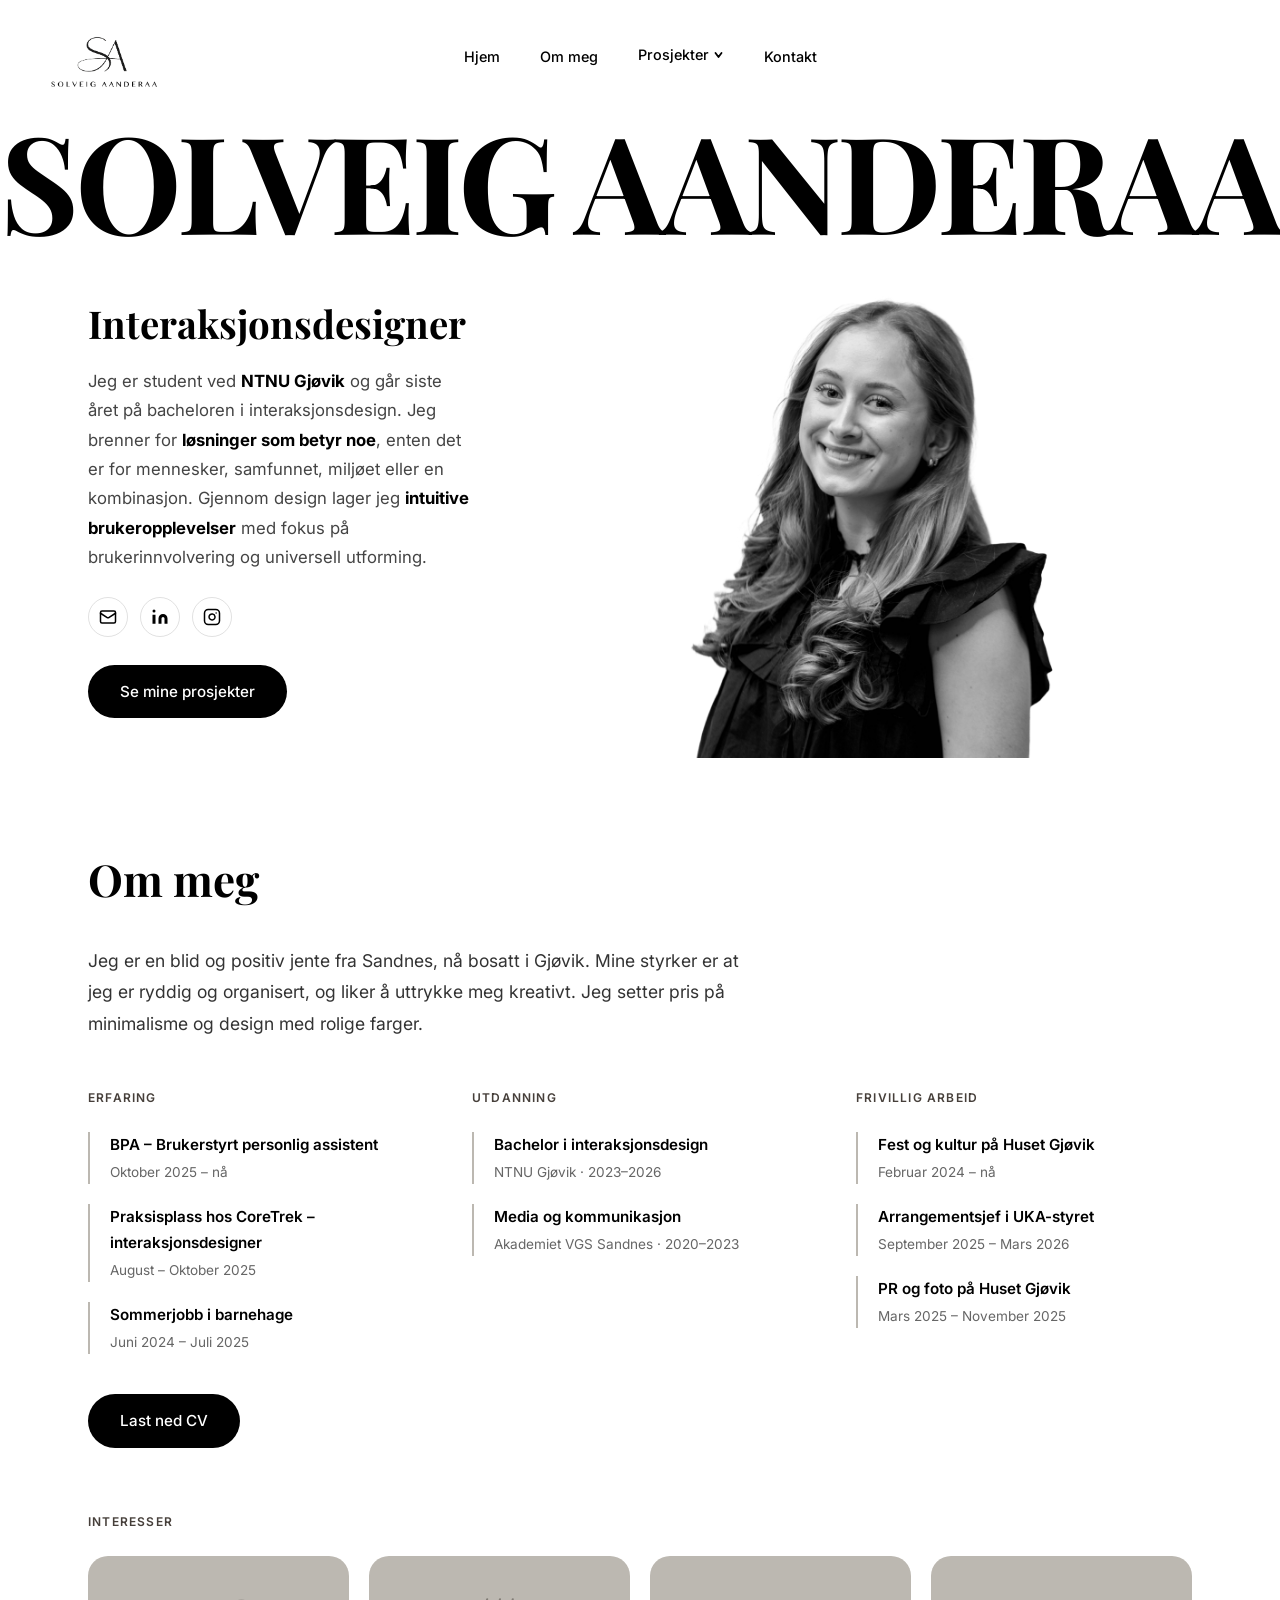
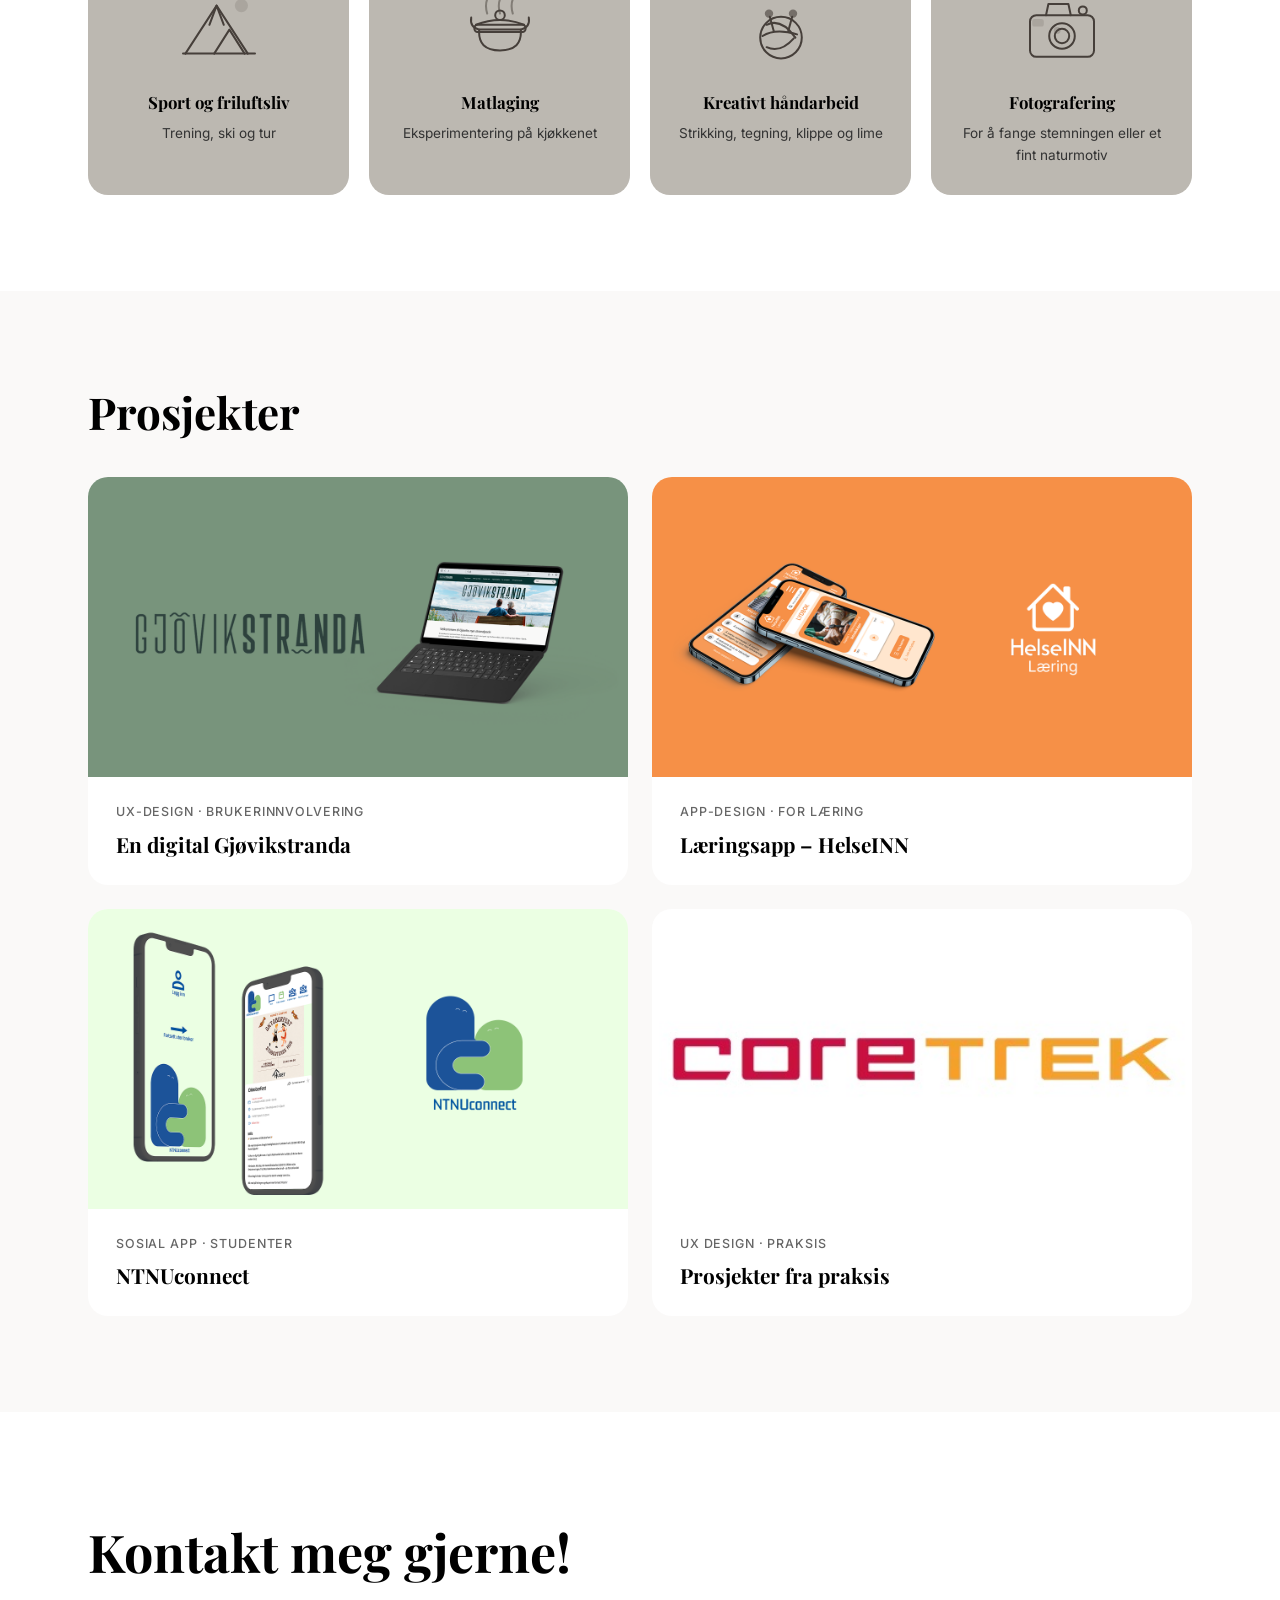
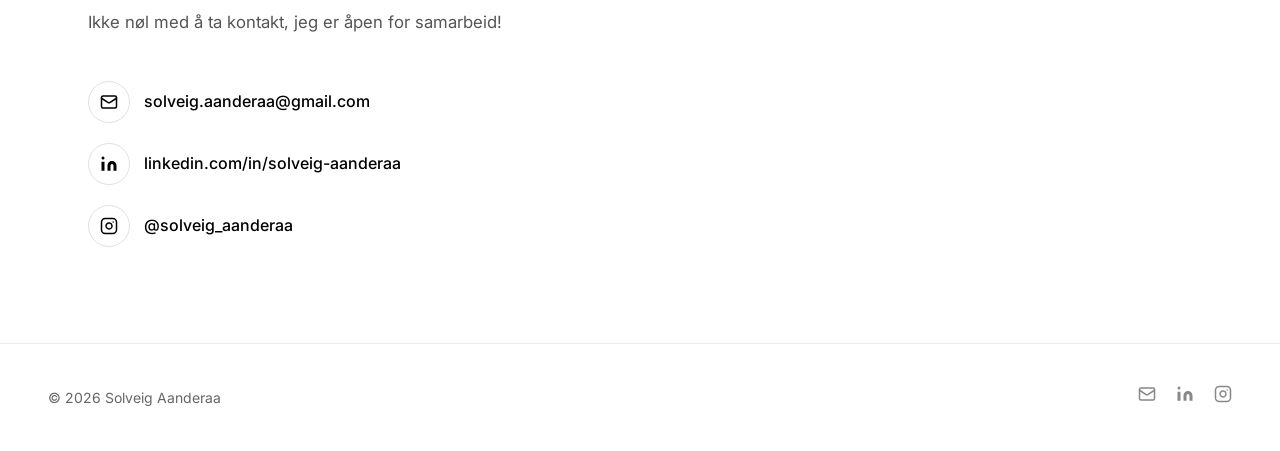
==== index.html @ 306683b2 "Legg til lysboks for interessekort, fremhev hero-tekst og oppdater NTNUconnect-bilde" ====
<!DOCTYPE html>
<html lang="no">
<head>
  <meta charset="UTF-8">
  <meta name="viewport" content="width=device-width, initial-scale=1.0">
  <link rel="icon" type="image/svg+xml" href="favicon.svg">
  <title>Solveig Aanderaa – Interaksjonsdesigner</title>
  <link rel="preconnect" href="https://fonts.googleapis.com">
  <link rel="preconnect" href="https://fonts.gstatic.com" crossorigin>
  <link href="https://fonts.googleapis.com/css2?family=Inter:wght@400;500;600&family=Playfair+Display:ital,wght@0,400;0,700;1,400&display=swap" rel="stylesheet">
  <link rel="stylesheet" href="style.css">
</head>
<body>

  <!-- NAVBAR -->
  <nav class="navbar" id="navbar">
    <a href="#hjem" class="navbar__logo">
      <img src="images/logo.png" alt="Solveig Aanderaa">
    </a>
    <ul class="navbar__nav" role="list">
      <li><a href="#hjem">Hjem</a></li>
      <li><a href="#om">Om meg</a></li>
      <li class="nav-item--sub">
        <a href="#prosjekter">
          Prosjekter
          <span class="nav-chevron" aria-hidden="true">
            <svg width="10" height="10" viewBox="0 0 10 10" fill="none" stroke="currentColor" stroke-width="1.8" stroke-linecap="round" stroke-linejoin="round"><polyline points="2 3 5 7 8 3"/></svg>
          </span>
        </a>
        <div class="nav-sub">
          <div class="nav-sub__inner">
            <a href="gjovikstranda.html">En digital Gjøvikstranda</a>
            <a href="helseinn.html">Læringsapp – HelseINN</a>
            <a href="ntnusammen.html">NTNUconnect</a>
            <a href="praksis.html">Prosjekter fra praksis</a>
          </div>
        </div>
      </li>
      <li><a href="#kontakt">Kontakt</a></li>
    </ul>
    <button class="navbar__hamburger" id="hamburger" aria-label="Åpne meny" aria-expanded="false">
      <span></span><span></span><span></span>
    </button>
    <div class="navbar__dropdown" id="dropdown">
      <a href="#hjem">Hjem</a>
      <a href="#om">Om meg</a>
      <a href="#prosjekter">Prosjekter</a>
      <a href="#kontakt">Kontakt</a>
    </div>
  </nav>

  <!-- HERO -->
  <section id="hjem" class="hero">
    <div class="hero__name-container">
      <span class="hero__name">SOLVEIG AANDERAA</span>
    </div>
    <div class="hero__content">
      <div class="hero__text">
        <p class="hero__subtitle">Interaksjonsdesigner</p>
        <p class="hero__ingress">
          Jeg er student ved <strong class="hero-highlight">NTNU Gjøvik</strong> og går siste året på bacheloren i interaksjonsdesign.  
          Jeg brenner for <strong class="hero-highlight">løsninger som betyr noe</strong>, enten det er for mennesker, samfunnet, miljøet eller en kombinasjon.
          Gjennom design lager jeg <strong class="hero-highlight">intuitive brukeropplevelser</strong> med fokus på brukerinnvolvering og universell utforming.
        </p>
        <div class="hero__social">
          <a href="mailto:solveig.aanderaa@gmail.com" aria-label="E-post">
            <svg width="18" height="18" viewBox="0 0 24 24" fill="none" stroke="currentColor" stroke-width="2" stroke-linecap="round" stroke-linejoin="round" aria-hidden="true"><rect x="2" y="4" width="20" height="16" rx="2"/><path d="m22 7-8.97 5.7a1.94 1.94 0 0 1-2.06 0L2 7"/></svg>
          </a>
          <a href="https://linkedin.com/in/solveig-aanderaa" target="_blank" rel="noopener" aria-label="LinkedIn">
            <svg width="18" height="18" viewBox="0 0 24 24" fill="currentColor" aria-hidden="true"><path d="M16 8a6 6 0 0 1 6 6v7h-4v-7a2 2 0 0 0-2-2 2 2 0 0 0-2 2v7h-4v-7a6 6 0 0 1 6-6z"/><rect x="2" y="9" width="4" height="12"/><circle cx="4" cy="4" r="2"/></svg>
          </a>
          <a href="https://www.instagram.com/solveig_aanderaa/" target="_blank" rel="noopener" aria-label="Instagram">
            <svg width="18" height="18" viewBox="0 0 24 24" fill="none" stroke="currentColor" stroke-width="2" stroke-linecap="round" stroke-linejoin="round" aria-hidden="true"><rect x="2" y="2" width="20" height="20" rx="5" ry="5"/><path d="M16 11.37A4 4 0 1 1 12.63 8 4 4 0 0 1 16 11.37z"/><line x1="17.5" y1="6.5" x2="17.51" y2="6.5"/></svg>
          </a>
        </div>
        <a href="#prosjekter" class="btn btn--dark">Se mine prosjekter</a>
      </div>
      <div class="hero__image">
        <img src="images/solveig-aanderaa.png" alt="Solveig Aanderaa">
      </div>
    </div>
  </section>

  <!-- OM MEG -->
  <section id="om">
    <div class="section-wrap">
      <h2 class="section-title fade-in">Om meg</h2>
      <p class="about__intro fade-in">
        Jeg er en blid og positiv jente fra Sandnes, nå bosatt i Gjøvik. Mine styrker er at jeg er ryddig og organisert, og liker å uttrykke meg kreativt.
        Jeg setter pris  på minimalisme og design med rolige farger.
      </p>
      <div class="about__columns fade-in">
        <div class="about__col">
          <p class="about__col-title">Erfaring</p>
          <ul class="experience-list">
            <li class="experience-item">
              <p class="experience-item__title">BPA – Brukerstyrt personlig assistent</p>
              <p class="experience-item__date">Oktober 2025 – nå</p>
            </li>
            <li class="experience-item">
              <p class="experience-item__title">Praksisplass hos CoreTrek – interaksjonsdesigner</p>
              <p class="experience-item__date">August – Oktober 2025</p>
            </li>
            <li class="experience-item">
              <p class="experience-item__title">Sommerjobb i barnehage</p>
              <p class="experience-item__date">Juni 2024 – Juli 2025</p>
            </li>
          </ul>
        </div>
        <div class="about__col">
          <p class="about__col-title">Utdanning</p>
          <ul class="experience-list">
            <li class="experience-item">
              <p class="experience-item__title">Bachelor i interaksjonsdesign</p>
              <p class="experience-item__date">NTNU Gjøvik · 2023–2026</p>
            </li>
            <li class="experience-item">
              <p class="experience-item__title">Media og kommunikasjon</p>
              <p class="experience-item__date">Akademiet VGS Sandnes · 2020–2023</p>
            </li>
          </ul>
        </div>
        <div class="about__col">
          <p class="about__col-title">Frivillig arbeid</p>
          <ul class="experience-list">
            <li class="experience-item">
              <p class="experience-item__title">Fest og kultur på Huset Gjøvik</p>
              <p class="experience-item__date">Februar 2024 – nå</p>
            </li>
            <li class="experience-item">
              <p class="experience-item__title">Arrangementsjef i UKA-styret</p>
              <p class="experience-item__date">September 2025 – Mars 2026</p>
            </li>
            <li class="experience-item">
              <p class="experience-item__title">PR og foto på Huset Gjøvik</p>
              <p class="experience-item__date">Mars 2025 – November 2025</p>
            </li>
          </ul>
        </div>
      </div>
      <a href="CV.pdf" target="_blank" rel="noopener" class="btn btn--dark fade-in">Last ned CV</a>

      <!-- INTERESSER -->
      <div style="margin-top: 4rem;">
        <h3 class="about__col-title fade-in" style="font-size:0.75rem; letter-spacing:0.1em; text-transform:uppercase; color:var(--accent-dark); margin-bottom:1.5rem;">Interesser</h3>
        <div class="interests-grid">

          <div class="interest-card fade-in" role="button" tabindex="0" data-interest="friluftsliv" aria-label="Åpne lysbildefremvisning for Sport og friluftsliv">
            <div class="interest-card__icon">
              <svg viewBox="0 0 100 100" fill="none" stroke="currentColor" stroke-width="2.5" stroke-linecap="round" stroke-linejoin="round">
                <polyline points="8,82 47,22 86,82"/>
                <polyline points="44,82 63,52 82,82"/>
                <line x1="5" y1="82" x2="95" y2="82"/>
                <polyline points="38,46 47,22 56,46"/>
                <circle cx="78" cy="22" r="7" fill="currentColor" opacity="0.15" stroke="currentColor"/>
              </svg>
            </div>
            <h3>Sport og friluftsliv</h3>
            <p>Trening, ski og tur</p>
          </div>

          <div class="interest-card fade-in" role="button" tabindex="0" data-interest="matlaging" aria-label="Åpne lysbildefremvisning for Matlaging">
            <div class="interest-card__icon">
              <svg viewBox="0 0 100 100" fill="none" stroke="currentColor" stroke-width="2.5" stroke-linecap="round" stroke-linejoin="round">
                <path d="M24,52 Q22,78 50,78 Q78,78 76,52 Z"/>
                <rect x="18" y="46" width="64" height="9" rx="4"/>
                <path d="M24,52 Q12,49 14,37"/>
                <path d="M76,52 Q88,49 86,37"/>
                <path d="M20,46 Q50,34 80,46"/>
                <circle cx="50" cy="34" r="6"/>
                <path d="M34,32 Q31,22 34,14" opacity="0.5"/>
                <path d="M50,32 Q47,22 50,14" opacity="0.5"/>
                <path d="M66,32 Q63,22 66,14" opacity="0.5"/>
              </svg>
            </div>
            <h3>Matlaging</h3>
            <p>Eksperimentering på kjøkkenet</p>
          </div>

          <div class="interest-card fade-in" role="button" tabindex="0" data-interest="kreativt" aria-label="Åpne lysbildefremvisning for Kreativt håndarbeid">
            <div class="interest-card__icon">
              <svg viewBox="0 0 100 100" fill="none" stroke="currentColor" stroke-width="2.5" stroke-linecap="round" stroke-linejoin="round">
                <circle cx="50" cy="62" r="26"/>
                <path d="M32,46 Q50,37 68,62"/>
                <path d="M27,60 Q43,50 70,58"/>
                <path d="M32,74 Q49,82 66,63"/>
                <line x1="36" y1="36" x2="41" y2="54"/>
                <line x1="59" y1="54" x2="64" y2="36"/>
                <circle cx="35" cy="32" r="4" fill="currentColor" opacity="0.6"/>
                <circle cx="65" cy="32" r="4" fill="currentColor" opacity="0.6"/>
              </svg>
            </div>
            <h3>Kreativt håndarbeid</h3>
            <p>Strikking, tegning, klippe og lime</p>
          </div>

          <div class="interest-card fade-in" role="button" tabindex="0" data-interest="fotografering" aria-label="Åpne lysbildefremvisning for Fotografering">
            <div class="interest-card__icon">
              <svg viewBox="0 0 100 100" fill="none" stroke="currentColor" stroke-width="2.5" stroke-linecap="round" stroke-linejoin="round">
                <rect x="10" y="34" width="80" height="52" rx="8"/>
                <path d="M30,34 L33,20 L58,20 L61,34"/>
                <circle cx="50" cy="60" r="16"/>
                <circle cx="50" cy="60" r="9"/>
                <circle cx="44" cy="53" r="3" fill="currentColor" opacity="0.2"/>
                <circle cx="76" cy="28" r="5"/>
                <rect x="14" y="40" width="12" height="7" rx="2" fill="currentColor" opacity="0.15"/>
              </svg>
            </div>
            <h3>Fotografering</h3>
            <p>For å fange stemningen eller et fint naturmotiv</p>
          </div>

        </div>
      </div>
    </div>
  </section>

  <!-- PROSJEKTER -->
  <section id="prosjekter" class="projects-bg">
    <div class="section-wrap">
      <h2 class="section-title fade-in">Prosjekter</h2>

      <div class="projects-grid">
        <a href="gjovikstranda.html" class="project-card fade-in">
          <img class="project-card__img" src="images/Gjøvikstranda.png" alt="En digital Gjøvikstranda" loading="lazy">
          <div class="project-card__body">
            <p class="project-card__tag">UX-design · Brukerinnvolvering</p>
            <h3 class="project-card__title">En digital Gjøvikstranda</h3>
          </div>
        </a>
        <a href="helseinn.html" class="project-card fade-in">
          <img class="project-card__img" src="images/helseinn.png" alt="Læringsapp – HelseINN" loading="lazy">
          <div class="project-card__body">
            <p class="project-card__tag">App-design · For Læring</p>
            <h3 class="project-card__title">Læringsapp – HelseINN</h3>
          </div>
        </a>
        <a href="ntnusammen.html" class="project-card fade-in">
          <img class="project-card__img" src="images/ntnuConnect.png" alt="NTNUconnect" loading="lazy">
          <div class="project-card__body">
            <p class="project-card__tag">Sosial app · Studenter</p>
            <h3 class="project-card__title">NTNUconnect</h3>
          </div>
        </a>
        <a href="praksis.html" class="project-card fade-in">
          <img class="project-card__img" src="images/praksis.jpeg" alt="Prosjekter fra praksis" loading="lazy">
          <div class="project-card__body">
            <p class="project-card__tag">UX Design · Praksis</p>
            <h3 class="project-card__title">Prosjekter fra praksis</h3>
          </div>
        </a>
      </div>
    </div>
  </section>

  <!-- KONTAKT -->
  <section id="kontakt">
    <div class="section-wrap">
      <h2 class="contact__heading fade-in">Kontakt meg gjerne!</h2>
      <p class="contact__sub fade-in">Ikke nøl med å ta kontakt, jeg er åpen for samarbeid!</p>
      <ul class="contact__list" role="list">
        <li class="contact__item fade-in">
          <a href="mailto:solveig.aanderaa@gmail.com">
            <span class="contact__icon" aria-hidden="true">
              <svg width="18" height="18" viewBox="0 0 24 24" fill="none" stroke="currentColor" stroke-width="2" stroke-linecap="round" stroke-linejoin="round"><rect x="2" y="4" width="20" height="16" rx="2"/><path d="m22 7-8.97 5.7a1.94 1.94 0 0 1-2.06 0L2 7"/></svg>
            </span>
            solveig.aanderaa@gmail.com
          </a>
        </li>
        <li class="contact__item fade-in">
          <a href="https://linkedin.com/in/solveig-aanderaa" target="_blank" rel="noopener">
            <span class="contact__icon" aria-hidden="true">
              <svg width="18" height="18" viewBox="0 0 24 24" fill="currentColor"><path d="M16 8a6 6 0 0 1 6 6v7h-4v-7a2 2 0 0 0-2-2 2 2 0 0 0-2 2v7h-4v-7a6 6 0 0 1 6-6z"/><rect x="2" y="9" width="4" height="12"/><circle cx="4" cy="4" r="2"/></svg>
            </span>
            linkedin.com/in/solveig-aanderaa
          </a>
        </li>
        <li class="contact__item fade-in">
          <a href="https://www.instagram.com/solveig_aanderaa/" target="_blank" rel="noopener">
            <span class="contact__icon" aria-hidden="true">
              <svg width="18" height="18" viewBox="0 0 24 24" fill="none" stroke="currentColor" stroke-width="2" stroke-linecap="round" stroke-linejoin="round"><rect x="2" y="2" width="20" height="20" rx="5" ry="5"/><path d="M16 11.37A4 4 0 1 1 12.63 8 4 4 0 0 1 16 11.37z"/><line x1="17.5" y1="6.5" x2="17.51" y2="6.5"/></svg>
            </span>
            @solveig_aanderaa
          </a>
        </li>
      </ul>
    </div>
  </section>

  <!-- FOOTER -->
  <footer class="footer">
    <p class="footer__copy">© 2026 Solveig Aanderaa</p>
    <div class="footer__social">
      <a href="mailto:solveig.aanderaa@gmail.com" aria-label="E-post">
        <svg width="18" height="18" viewBox="0 0 24 24" fill="none" stroke="currentColor" stroke-width="2" stroke-linecap="round" stroke-linejoin="round" aria-hidden="true"><rect x="2" y="4" width="20" height="16" rx="2"/><path d="m22 7-8.97 5.7a1.94 1.94 0 0 1-2.06 0L2 7"/></svg>
      </a>
      <a href="https://linkedin.com/in/solveig-aanderaa" target="_blank" rel="noopener" aria-label="LinkedIn">
        <svg width="18" height="18" viewBox="0 0 24 24" fill="currentColor" aria-hidden="true"><path d="M16 8a6 6 0 0 1 6 6v7h-4v-7a2 2 0 0 0-2-2 2 2 0 0 0-2 2v7h-4v-7a6 6 0 0 1 6-6z"/><rect x="2" y="9" width="4" height="12"/><circle cx="4" cy="4" r="2"/></svg>
      </a>
      <a href="https://www.instagram.com/solveig_aanderaa/" target="_blank" rel="noopener" aria-label="Instagram">
        <svg width="18" height="18" viewBox="0 0 24 24" fill="none" stroke="currentColor" stroke-width="2" stroke-linecap="round" stroke-linejoin="round" aria-hidden="true"><rect x="2" y="2" width="20" height="20" rx="5" ry="5"/><path d="M16 11.37A4 4 0 1 1 12.63 8 4 4 0 0 1 16 11.37z"/><line x1="17.5" y1="6.5" x2="17.51" y2="6.5"/></svg>
      </a>
    </div>
  </footer>

  <a href="#" class="back-to-top" id="backToTop" aria-label="Til toppen">
    <svg width="18" height="18" viewBox="0 0 24 24" fill="none" stroke="currentColor" stroke-width="2.5" stroke-linecap="round" stroke-linejoin="round" aria-hidden="true"><polyline points="18 15 12 9 6 15"/></svg>
  </a>

  <script src="script.js"></script>
</body>
</html>
---- style.css ----
/* === RESET & BASE === */
*, *::before, *::after { box-sizing: border-box; margin: 0; padding: 0; }

html, body { overflow-x: hidden; scroll-behavior: smooth; max-width: 100%; }

:root {
  --accent-dark: #463f3a;
  --accent-mid: #8a817c;
  --accent-light: #bcb8b1;
  --radius: 20px;
  --t: 0.3s ease;
}

body {
  font-family: 'Inter', sans-serif;
  font-size: 16px;
  color: #000;
  background: #fff;
  line-height: 1.7;
}

h1, h2, h3, h4 { font-family: 'Playfair Display', serif; }
img { display: block; max-width: 100%; }

/* === NAVBAR === */
.navbar {
  position: fixed; top: 0; left: 0; right: 0; z-index: 1000;
  display: flex; align-items: center; justify-content: space-between;
  padding: 1.5rem 3rem;
  transition: padding var(--t), background var(--t), box-shadow var(--t);
}

.navbar.scrolled {
  padding: 0.875rem 3rem;
  background: rgba(255,255,255,0.9);
  backdrop-filter: blur(14px);
  -webkit-backdrop-filter: blur(14px);
  box-shadow: 0 1px 0 rgba(0,0,0,0.07);
}

.navbar--project {
  background: rgba(0,0,0,0.45);
  backdrop-filter: blur(16px);
  -webkit-backdrop-filter: blur(16px);
}
.navbar--project.scrolled {
  background: rgba(255,255,255,0.92);
}
.navbar--project:not(.scrolled) .navbar__nav a,
.navbar--project:not(.scrolled) .navbar__logo img { filter: brightness(0) invert(1); }
.navbar--project:not(.scrolled) .navbar__nav a::after { background: #fff; }
.navbar--project:not(.scrolled) .navbar__hamburger span { background: #fff; }

.navbar__logo { text-decoration: none; line-height: 0; }
.navbar__logo img { height: 65px; }

.navbar__nav {
  list-style: none; display: flex; gap: 2.5rem;
  position: absolute; left: 50%; transform: translateX(-50%);
}

.navbar__nav a {
  font-size: 0.9rem; font-weight: 500; text-decoration: none;
  color: #000; position: relative; padding-bottom: 3px;
}

.navbar__nav a::after {
  content: ''; position: absolute; bottom: 0; left: 0;
  width: 0; height: 1px; background: #000;
  transition: width 0.3s ease;
}

.navbar__nav a:hover::after { width: 100%; }

.navbar__hamburger {
  display: none; flex-direction: column; gap: 5px;
  background: none; border: none; cursor: pointer; padding: 4px;
}

.navbar__hamburger span {
  display: block; width: 24px; height: 2px; background: #000;
  transition: all 0.3s ease; transform-origin: center;
}

.navbar__hamburger.open span:nth-child(1) { transform: translateY(7px) rotate(45deg); }
.navbar__hamburger.open span:nth-child(2) { opacity: 0; }
.navbar__hamburger.open span:nth-child(3) { transform: translateY(-7px) rotate(-45deg); }

.navbar__dropdown {
  position: absolute; top: calc(100% + 4px); right: 1.5rem;
  background: #fff; border: 1px solid rgba(0,0,0,0.09);
  border-radius: 14px; padding: 0.5rem 0;
  min-width: 160px; box-shadow: 0 8px 30px rgba(0,0,0,0.1);
  display: flex; flex-direction: column;
  opacity: 0; pointer-events: none;
  transform: translateY(-6px);
  transition: opacity 0.2s ease, transform 0.2s ease;
}

.navbar__dropdown.open { opacity: 1; pointer-events: auto; transform: translateY(0); }

.navbar__dropdown a {
  font-size: 0.9rem; font-weight: 500; text-decoration: none;
  color: #000; padding: 0.65rem 1.25rem;
  transition: background 0.15s ease;
}

.navbar__dropdown a:hover { background: #f8f7f6; }

/* === HERO === */
.hero { padding-top: 80px; overflow-x: hidden; }

.hero__name-container {
  padding: 2rem 0 1rem;
  overflow: hidden;
  max-width: 100vw;
  display: flex; justify-content: center;
}

.hero__name {
  font-family: 'Playfair Display', serif;
  font-weight: 700; line-height: 1;
  text-transform: uppercase; white-space: nowrap;
  display: block; letter-spacing: -0.03em;
}

.hero__content {
  display: grid; grid-template-columns: 1fr 1.7fr;
  gap: 3.5rem; max-width: 1200px; margin: 0 auto;
  padding: 0 3rem; align-items: center;
}

.hero__text {
  display: flex; flex-direction: column; align-items: flex-start; justify-content: center;
}

.hero__subtitle {
  font-family: 'Playfair Display', serif;
  font-size: clamp(2rem, 3vw, 2.5rem);
  font-weight: 700; line-height: 1.05;
  color: #000; margin-bottom: 1.5rem;
}

.hero__ingress {
  font-size: 1.05rem; color: #444; line-height: 1.75;
  margin-bottom: 1.5rem; max-width: 440px;
}

.hero__social {
  display: flex; gap: 0.75rem; margin-bottom: 1.75rem;
}
.hero__social a {
  width: 40px; height: 40px; border-radius: 50%;
  border: 1.5px solid rgba(0,0,0,0.12);
  display: flex; align-items: center; justify-content: center;
  color: #000; text-decoration: none;
  transition: border-color 0.2s, background 0.2s;
}
.hero__social a:hover { border-color: var(--accent-dark); background: #f8f7f6; }

.hero__image {
  height: clamp(320px, 55vh, 500px);
  align-self: start;
}

.hero__image img { width: 100%; height: 100%; object-fit: contain; object-position: center top; }

/* === BUTTONS === */
.btn {
  display: inline-flex; align-items: center; gap: 0.5rem;
  padding: 0.875rem 2rem; border-radius: 100px;
  font-family: 'Inter', sans-serif; font-size: 0.95rem; font-weight: 500;
  text-decoration: none; border: none; cursor: pointer;
  transition: all 0.3s ease;
}

.btn--dark { background: #000; color: #fff; }
.btn--dark:hover { background: var(--accent-dark); transform: translateY(-2px); }

/* === SECTION BASE === */
.section-wrap { padding: 6rem 3rem; max-width: 1200px; margin: 0 auto; }

.section-title {
  font-family: 'Playfair Display', serif;
  font-size: clamp(2rem, 4vw, 2.75rem);
  font-weight: 700; margin-bottom: 2.5rem; line-height: 1.15;
}

/* === ABOUT === */
.about__intro {
  font-size: 1.1rem; color: #333; max-width: 680px;
  line-height: 1.8; margin-bottom: 3rem;
}

.about__columns {
  display: grid; grid-template-columns: 1fr 1fr 1fr;
  gap: 3rem; margin-bottom: 2.5rem;
}

.about__col-title {
  font-family: 'Inter', sans-serif; font-size: 0.75rem;
  font-weight: 600; letter-spacing: 0.1em; text-transform: uppercase;
  color: var(--accent-dark); margin-bottom: 1.5rem;
}

.experience-list { list-style: none; display: flex; flex-direction: column; gap: 1.25rem; }

.experience-item {
  padding-left: 1.25rem;
  border-left: 2px solid var(--accent-light);
}

.experience-item__title { font-weight: 600; font-size: 0.95rem; margin-bottom: 0.2rem; }
.experience-item__date { font-size: 0.85rem; color: #666; }

/* === PROJECTS === */
.projects-bg { background: #faf9f8; }

.project-card {
  display: block; text-decoration: none; color: inherit;
  border-radius: var(--radius); overflow: hidden;
  transition: transform 0.35s ease, box-shadow 0.35s ease;
  background: #fff;
}

.project-card:hover { transform: translateY(-8px); box-shadow: 0 24px 60px rgba(0,0,0,0.11); }

.project-card__img { width: 100%; object-fit: cover; display: block; background: var(--accent-light); }

.project-card--large .project-card__img { height: 480px; }
.projects-grid .project-card__img { height: 300px; }

.project-card__body { padding: 1.5rem 1.75rem 1.75rem; }

.project-card__tag {
  font-size: 0.78rem; font-weight: 500; letter-spacing: 0.07em;
  text-transform: uppercase; color: #666; margin-bottom: 0.5rem;
}

.project-card__title {
  font-family: 'Playfair Display', serif;
  font-size: 1.3rem; font-weight: 700; line-height: 1.25;
}

.project-card--large { margin-bottom: 1.5rem; }

.projects-grid { display: grid; grid-template-columns: repeat(2, minmax(0, 1fr)); gap: 1.5rem; }

@media (max-width: 720px) {
  .projects-grid { grid-template-columns: 1fr; }
}

/* === HERO HIGHLIGHT === */
.hero-highlight { color: #000; font-weight: 700; }

/* === NAV SUB (dropdown) === */
.nav-sub { background: #ffffff; }
.nav-sub .nav-sub__inner {
  background: #ffffff;
  color: #463f3a;
  border-radius: 12px;
  padding: 0.25rem;
  box-shadow: 0 12px 36px rgba(0,0,0,0.12);
  z-index: 1200;
}

/* Dropdown links: force explicit black text and spacing so parent styles can't hide them */
.nav-sub .nav-sub__inner a {
  color: #000000 !important;
  display: block;
  padding: 12px 20px;
  text-decoration: none;
  border-radius: 8px;
  transition: background 0.12s ease, color 0.12s ease;
}
.nav-sub .nav-sub__inner a:hover,
.nav-sub .nav-sub__inner a:focus {
  background: #f5f5f5;
  color: #000000 !important;
}

/* Ensure project-page variant cannot invert dropdown text */
.navbar--project .nav-sub .nav-sub__inner,
.navbar--project .nav-sub .nav-sub__inner a {
  filter: none !important;
  color: #000000 !important;
}

/* Mobile/compact dropdown (hamburger) links */
.navbar__dropdown a {
  color: #000000 !important;
  padding: 12px 20px;
  display: block;
  text-decoration: none;
}
.navbar__dropdown a:hover { background: #f5f5f5; color: #000000 !important; }

/* === FIGMA IFRAME SIZING === */
iframe[src*="figma.com"] {
  width: 100%;
  min-height: 700px;
  border: none;
}
@media (min-width: 1024px) {
  iframe[src*="figma.com"] { min-height: 800px; }
}
@media (max-width: 720px) {
  iframe[src*="figma.com"] { min-height: 700px; }
}

/* === PROJECT PAGES: LIST SIZE === */
.project-body ul, .project-body li, .project-body ul li { font-size: 1rem; line-height: 1.8; }

/* === INTEREST CARDS (clickable) === */
.interest-card { cursor: pointer; transition: transform 0.18s ease; }
.interest-card:focus { outline: 3px solid rgba(70,63,58,0.12); outline-offset: 3px; }
.interest-card:hover { transform: translateY(-6px); }

/* === CONTACT === */
.contact__heading {
  font-family: 'Playfair Display', serif;
  font-size: clamp(2rem, 5vw, 3.25rem);
  font-weight: 700; margin-bottom: 0.75rem;
}

.contact__sub { font-size: 1.05rem; color: #555; margin-bottom: 2.75rem; }

.contact__list { list-style: none; display: flex; flex-direction: column; gap: 1.25rem; }

.contact__item a {
  display: inline-flex; align-items: center; gap: 0.875rem;
  text-decoration: none; color: #000; font-size: 1rem;
  font-weight: 500; transition: color 0.2s ease;
}

.contact__item a:hover { color: var(--accent-dark); }

.contact__icon {
  width: 42px; height: 42px; border-radius: 50%;
  border: 1.5px solid rgba(0,0,0,0.12);
  display: flex; align-items: center; justify-content: center;
  flex-shrink: 0; transition: border-color 0.2s, background 0.2s;
}

.contact__item a:hover .contact__icon { border-color: var(--accent-dark); background: #f8f7f6; }

/* === FOOTER === */
.footer {
  border-top: 1px solid rgba(0,0,0,0.07);
  padding: 2.5rem 3rem;
  display: flex; align-items: center; justify-content: space-between;
}

.footer__copy { font-size: 0.875rem; color: #666; }
.footer__social { display: flex; gap: 1.25rem; }
.footer__social a { color: #888; transition: color 0.2s ease; }
.footer__social a:hover { color: #000; }

/* === BACK TO TOP === */
.back-to-top {
  position: fixed; bottom: 1.75rem; right: 1.75rem; z-index: 900;
  width: 44px; height: 44px; border-radius: 50%;
  background: #000; color: #fff;
  display: flex; align-items: center; justify-content: center;
  text-decoration: none;
  opacity: 0; pointer-events: none; transform: translateY(10px);
  transition: opacity 0.3s ease, transform 0.3s ease;
  box-shadow: 0 4px 16px rgba(0,0,0,0.2);
}

.back-to-top.visible { opacity: 1; pointer-events: auto; transform: translateY(0); }
.back-to-top:hover { transform: translateY(-3px) !important; }

/* === FADE IN === */
.fade-in { opacity: 0; transform: translateY(26px); transition: opacity 0.65s ease, transform 0.65s ease; }
.fade-in.visible { opacity: 1; transform: translateY(0); }

/* === PROJECT PAGES === */
.project-hero {
  position: relative; height: 65vh; min-height: 420px;
  overflow: hidden; display: flex; align-items: flex-end;
  padding-top: 80px;
}

.project-hero__img {
  position: absolute; inset: 0;
  width: 100%; height: 100%; object-fit: cover;
}

.project-hero__overlay {
  position: absolute; inset: 0;
  background: linear-gradient(to top, rgba(0,0,0,0.72) 30%, rgba(0,0,0,0.15) 100%);
}

.project-hero__content { position: relative; z-index: 1; color: #fff; padding: 3rem; }
.project-hero__label {
  font-size: 0.78rem; font-weight: 500; letter-spacing: 0.1em;
  text-transform: uppercase; opacity: 0.75; margin-bottom: 0.75rem;
}
.project-hero__title {
  font-family: 'Playfair Display', serif;
  font-size: clamp(2.25rem, 6vw, 4.5rem);
  font-weight: 700; line-height: 1.1;
}

.project-accent-bar { height: 6px; background: var(--project-accent, var(--accent-light)); }

.project-meta {
  max-width: 1100px; margin: 0 auto; padding: 3rem 3rem 0;
  display: flex; flex-wrap: wrap; gap: 2.5rem;
  border-bottom: 1px solid rgba(0,0,0,0.07); padding-bottom: 3rem;
}

.project-meta__label {
  font-size: 0.72rem; font-weight: 600; letter-spacing: 0.1em;
  text-transform: uppercase; color: #888; margin-bottom: 0.3rem;
}

.project-meta__value { font-size: 0.95rem; font-weight: 500; }

.project-body { max-width: 1100px; margin: 0 auto; padding: 3rem; }

.project-body h2 {
  font-family: 'Playfair Display', serif;
  font-size: 1.65rem; margin-bottom: 1rem; margin-top: 2.75rem;
}

.project-body h2:first-child { margin-top: 0; }

.project-body p { font-size: 1rem; color: #333; line-height: 1.8; margin-bottom: 1rem; }

.project-phases {
  display: grid; grid-template-columns: repeat(3, 1fr);
  gap: 1.5rem; margin-top: 1.5rem;
}

.project-phase {
  border: 1px solid rgba(0,0,0,0.08); border-radius: 18px;
  padding: 2rem 1.5rem 1.75rem; text-align: center;
  position: relative; overflow: hidden;
}

.project-phase__top {
  height: 4px; width: 100%;
  position: absolute; top: 0; left: 0;
  background: var(--project-accent, var(--accent-light));
}

.project-phase__icon {
  width: 54px; height: 54px; border-radius: 50%;
  background: var(--project-accent, #f0eeec);
  display: flex; align-items: center; justify-content: center;
  margin: 0 auto 1.25rem; color: var(--accent-dark);
}

.project-phase h3 { font-family: 'Playfair Display', serif; font-size: 1.1rem; margin-bottom: 0.65rem; }
.project-phase p { font-size: 0.9rem; color: #555; line-height: 1.7; margin: 0; }

.project-back {
  display: inline-flex; align-items: center; gap: 0.5rem;
  text-decoration: none; color: #666; font-size: 0.875rem; font-weight: 500;
  margin: 2rem 3rem 0; transition: color 0.2s ease;
}
.project-back:hover { color: #000; }

/* === NAV SUB-DROPDOWN (Prosjekter hover) === */
.navbar__nav li { position: relative; }

.nav-item--sub > a {
  display: flex; align-items: center; gap: 5px; cursor: pointer;
}

.nav-item--sub > a .nav-chevron {
  display: inline-block; line-height: 0;
  transition: transform 0.25s ease;
}

.nav-item--sub:hover > a .nav-chevron { transform: rotate(180deg); }

.nav-sub {
  position: absolute; top: 100%; left: 50%;
  transform: translateX(-50%);
  padding-top: 16px;
  opacity: 0; pointer-events: none;
  transition: opacity 0.22s ease;
  z-index: 200;
}

.nav-item--sub:hover .nav-sub { opacity: 1; pointer-events: auto; }

.nav-sub__inner {
  background: #fff; border: 1px solid rgba(0,0,0,0.08);
  border-radius: 14px; padding: 0.5rem 0;
  min-width: 230px; box-shadow: 0 10px 32px rgba(0,0,0,0.1);
  transform: translateY(-6px);
  transition: transform 0.22s ease;
}

.nav-item--sub:hover .nav-sub__inner { transform: translateY(0); }

.nav-sub__inner a {
  display: block; padding: 0.65rem 1.25rem;
  font-size: 0.875rem; font-weight: 500;
  text-decoration: none; color: #000; white-space: nowrap;
  transition: background 0.15s ease;
}

.nav-sub__inner a:hover { background: #f8f7f6; }
.nav-sub__inner a::after { display: none !important; }

/* === INTERESTS SECTION === */
.interests-grid {
  display: grid; grid-template-columns: repeat(4, 1fr);
  gap: 1.25rem; margin-top: 0.5rem;
}

.interest-card {
  background: #bcb8b1; border-radius: 20px;
  padding: 2rem 1.25rem 1.75rem; text-align: center;
  transition: transform 0.3s ease;
}

.interest-card:hover { transform: translateY(-4px); }

.interest-card__icon {
  width: 80px; height: 80px;
  margin: 0 auto 1.25rem; color: #463f3a;
}

.interest-card__icon svg { width: 100%; height: 100%; }

.interest-card h3 {
  font-family: 'Playfair Display', serif; font-size: 1.05rem;
  font-weight: 700; margin-bottom: 0.4rem;
}

.interest-card p { font-size: 0.85rem; color: #333; line-height: 1.6; }

/* === DOUBLE DIAMOND PROCESS === */
.process-section { margin-top: 3rem; }

.process-section > h2 {
  font-family: 'Playfair Display', serif; font-size: 1.65rem;
  margin-bottom: 2rem;
}

.dd-wrap { margin-bottom: 1rem; }

.dd-svg { width: 100%; display: block; overflow: visible; }

.dd-labels {
  display: flex; margin-bottom: 3rem;
}

.dd-labels span {
  flex: 1; text-align: center;
  font-size: 0.72rem; font-weight: 600;
  letter-spacing: 0.1em; text-transform: uppercase; color: #666;
}

.process-item {
  display: grid; grid-template-columns: 1fr 1fr;
  gap: 4rem; align-items: center;
  padding: 3.5rem 0; border-bottom: 1px solid rgba(0,0,0,0.06);
}

.process-item:last-child { border-bottom: none; }

.process-item--reverse .process-item__text { order: 2; }
.process-item--reverse .process-item__visual { order: 1; }

.process-num {
  font-family: 'Playfair Display', serif; font-size: 3.5rem;
  font-weight: 700; color: var(--project-accent, #1C5399);
  line-height: 1; display: block; margin-bottom: 0.1rem;
}

.process-title {
  font-family: 'Playfair Display', serif; font-size: 1.2rem;
  font-weight: 700; margin-bottom: 1.5rem;
}

.process-methods { list-style: none; display: flex; flex-direction: column; gap: 0.5rem; margin-bottom: 1.25rem; }
.process-methods li {
  font-size: 0.9rem; color: #444;
  display: flex; align-items: flex-start; gap: 0.6rem;
}

.process-methods li::before {
  content: '';
  width: 6px; height: 6px; border-radius: 50%;
  background: var(--project-accent, #bcb8b1);
  flex-shrink: 0; margin-top: 0.45em;
}

.process-result { font-size: 0.9rem; color: #555; line-height: 1.75; }

/* === IMAGE PAIRS (praksis) === */
.img-pair-wrap { margin-bottom: 3rem; }
.img-pair {
  display: grid; grid-template-columns: 1fr 1fr;
  gap: 1.25rem; margin-bottom: 0.75rem;
}
.img-pair__col { display: flex; flex-direction: column; gap: 0.75rem; }
.img-pair__label {
  font-size: 0.72rem; font-weight: 600; letter-spacing: 0.1em;
  text-transform: uppercase; color: #888;
}
.img-pair__col img {
  width: 100%; border-radius: 8px; display: block;
  box-shadow: 0 2px 12px rgba(0,0,0,0.1); cursor: pointer;
}
.img-pair__caption { font-size: 0.82rem; color: #666; text-align: center; margin: 0; }
.img-solo { margin-bottom: 3rem; }
.img-solo img { width: 100%; border-radius: 8px; display: block; box-shadow: 0 2px 12px rgba(0,0,0,0.1); cursor: pointer; }
.img-row-wrap { margin-bottom: 3rem; }
.img-row { display: flex; gap: 1rem; margin-bottom: 0.75rem; }
.img-row__col { flex: 1; min-width: 0; display: flex; flex-direction: column; gap: 0.75rem; }
.img-row__col img { width: 100%; border-radius: 8px; display: block; box-shadow: 0 2px 12px rgba(0,0,0,0.1); cursor: pointer; }

.process-item__visual {
  background: var(--project-accent, #f5f4f2);
  border-radius: 20px; height: 260px;
  display: flex; align-items: center; justify-content: center;
  overflow: hidden; position: relative;
}

.process-visual-num {
  font-family: 'Playfair Display', serif; font-size: 8rem;
  font-weight: 700; color: rgba(255,255,255,0.22); line-height: 1;
  user-select: none;
}

/* === PROJECT HERO TITLE (larger) === */
.project-hero__title { font-size: clamp(3rem, 7vw, 6.5rem); }

/* === FIGMA PROTO === */
.proto-section { margin: 2.5rem 0 3.5rem; }
.proto-section--phone { display: flex; flex-direction: column; align-items: center; }
.proto-wrap--desktop { display: flex; flex-direction: column; }
.proto-wrap--mobile  { display: none; flex-direction: column; align-items: center; }
.proto-frame {
  border-radius: 12px; overflow: hidden;
  box-shadow: 0 4px 24px rgba(0,0,0,0.12);
  border: 1px solid rgba(0,0,0,0.08); line-height: 0;
}
.proto-frame iframe { display: block; }
.proto-btn { margin-top: 1.25rem; align-self: center; }

/* === CAROUSEL === */
.carousel {
  position: relative;
}
.process-item--reverse .carousel { order: 1; }
.carousel__slides { position: relative; height: 280px; overflow: hidden; }
.carousel__slide {
  position: absolute; inset: 0;
  display: flex; align-items: center; justify-content: center;
  opacity: 0; transition: opacity 0.4s ease;
  pointer-events: none;
}
.carousel__slide.active { opacity: 1; pointer-events: auto; }
.carousel__slide img {
  max-width: 100%; max-height: 100%;
  object-fit: contain; cursor: pointer; display: block;
}
.carousel__btn {
  position: absolute; top: 140px; transform: translateY(-50%);
  background: rgba(255,255,255,0.88);
  backdrop-filter: blur(6px); -webkit-backdrop-filter: blur(6px);
  border: none; border-radius: 50%;
  width: 34px; height: 34px; z-index: 2;
  display: flex; align-items: center; justify-content: center;
  cursor: pointer; box-shadow: 0 2px 8px rgba(0,0,0,0.14);
  transition: background 0.2s; color: #222;
}
.carousel__btn--prev { left: 8px; }
.carousel__btn--next { right: 8px; }
.carousel__btn:hover { background: #fff; }
.carousel__caption {
  text-align: center; font-size: 0.78rem; color: #666;
  padding: 0.5rem 2.5rem; margin: 0; min-height: 2em; line-height: 1.4;
}

/* === LIGHTBOX === */
.lightbox {
  position: fixed; inset: 0; z-index: 9999;
  display: none; align-items: center; justify-content: center; padding: 1rem;
}
.lightbox.open { display: flex; }
.lightbox__backdrop { position: absolute; inset: 0; background: rgba(0,0,0,0.9); }
.lightbox__inner {
  position: relative; z-index: 1;
  display: flex; flex-direction: column; align-items: center; gap: 0.75rem;
}
.lightbox__close {
  position: absolute; top: -2.25rem; right: 0;
  background: none; border: none; color: rgba(255,255,255,0.8);
  font-size: 1.75rem; line-height: 1; cursor: pointer; transition: color 0.2s;
}
.lightbox__close:hover { color: #fff; }
.lightbox__img-wrap {
  overflow: hidden; border-radius: 8px; cursor: zoom-in; line-height: 0;
}
.lightbox__img-wrap.zoomed { cursor: zoom-out; }
.lightbox__img {
  display: block; max-width: 88vw; max-height: 80vh;
  object-fit: contain; transition: transform 0.35s ease;
}
.lightbox__caption {
  color: rgba(255,255,255,0.75); font-size: 0.82rem; text-align: center; max-width: 60ch;
}
.lightbox__nav {
  position: absolute; top: 50%; transform: translateY(-50%);
  background: rgba(255,255,255,0.15); border: none; color: #fff;
  border-radius: 50%; width: 48px; height: 48px;
  display: flex; align-items: center; justify-content: center;
  cursor: pointer; transition: background 0.2s; z-index: 2;
  backdrop-filter: blur(4px); -webkit-backdrop-filter: blur(4px);
}
.lightbox__nav:hover { background: rgba(255,255,255,0.28); }
.lightbox__nav--prev { left: 1.5rem; }
.lightbox__nav--next { right: 1.5rem; }

/* === PROTO DUO (desktop + mobile side by side) === */
.proto-duo {
  display: flex; gap: 2.5rem; align-items: flex-start;
  margin: 2.5rem 0 3.5rem;
}
.proto-duo__laptop {
  flex: 1; min-width: 0;
  display: flex; flex-direction: column; align-items: center; gap: 1.25rem;
}
.proto-duo__phone {
  width: 340px; flex-shrink: 0;
  display: flex; flex-direction: column; align-items: center; gap: 1.25rem;
}

/* === RESPONSIVE === */
@media (max-width: 900px) {
  .navbar { padding: 1rem 1.5rem; }
  .navbar.scrolled { padding: 0.75rem 1.5rem; }
  .navbar__nav { display: none; }
  .navbar__hamburger { display: flex; }

  .hero { overflow-x: hidden; }
  .hero__content { grid-template-columns: 1fr; padding: 0 1.5rem 4rem; gap: 2.5rem; overflow-x: hidden; }
  .hero__image { order: -1; height: clamp(260px, 70vw, 420px); align-self: auto; }
  .hero__image img { object-position: center center; }
  .hero__name-container { padding: 1.5rem 0 2rem; max-width: 100vw; }

  .section-wrap { padding: 4rem 1.5rem; }

  .about__columns { grid-template-columns: 1fr; gap: 2.5rem; }

  .projects-grid { grid-template-columns: 1fr; }
  .project-card--large .project-card__img { height: 280px; }
  .projects-grid .project-card__img { height: 240px; }

  .footer { flex-direction: column; gap: 1.25rem; text-align: center; padding: 2rem 1.5rem; }

  .project-meta { padding: 2rem 1.5rem 2rem; gap: 1.5rem; }
  .project-body { padding: 2rem 1.5rem; }
  .project-phases { grid-template-columns: 1fr; }
  .project-hero { min-height: 380px; padding-top: 70px; }
  .project-hero__content { padding: 2rem 1.5rem; }
  .project-back { margin: 1.5rem 1.5rem 0; }

  .interests-grid { grid-template-columns: 1fr 1fr; }

  .process-item { grid-template-columns: 1fr; gap: 2rem; }
  .process-item--reverse .process-item__text { order: 0; }
  .process-item--reverse .process-item__visual { order: 0; }
  .process-item__visual { height: 180px; }
  .process-num { font-size: 2.5rem; }
  .process-title { font-size: 1.1rem; }
}

@media (max-width: 768px) {
  .proto-wrap--desktop { display: none; }
  .proto-wrap--mobile  { display: flex; }
  .proto-duo { flex-direction: column; align-items: center; }
  .proto-duo__laptop { width: 100%; }
  .img-pair { grid-template-columns: 1fr; }
  .img-row { flex-wrap: wrap; }
  .img-row__col { flex: 0 0 calc(50% - 0.5rem); }
}

@media (max-width: 480px) {
  .hero__content { gap: 2rem; }
  .section-wrap { padding: 3rem 1.25rem; }
  .interests-grid { grid-template-columns: 1fr 1fr; gap: 0.875rem; }
  .interest-card { padding: 1.5rem 1rem 1.25rem; }
  .interest-card__icon { width: 60px; height: 60px; }
}
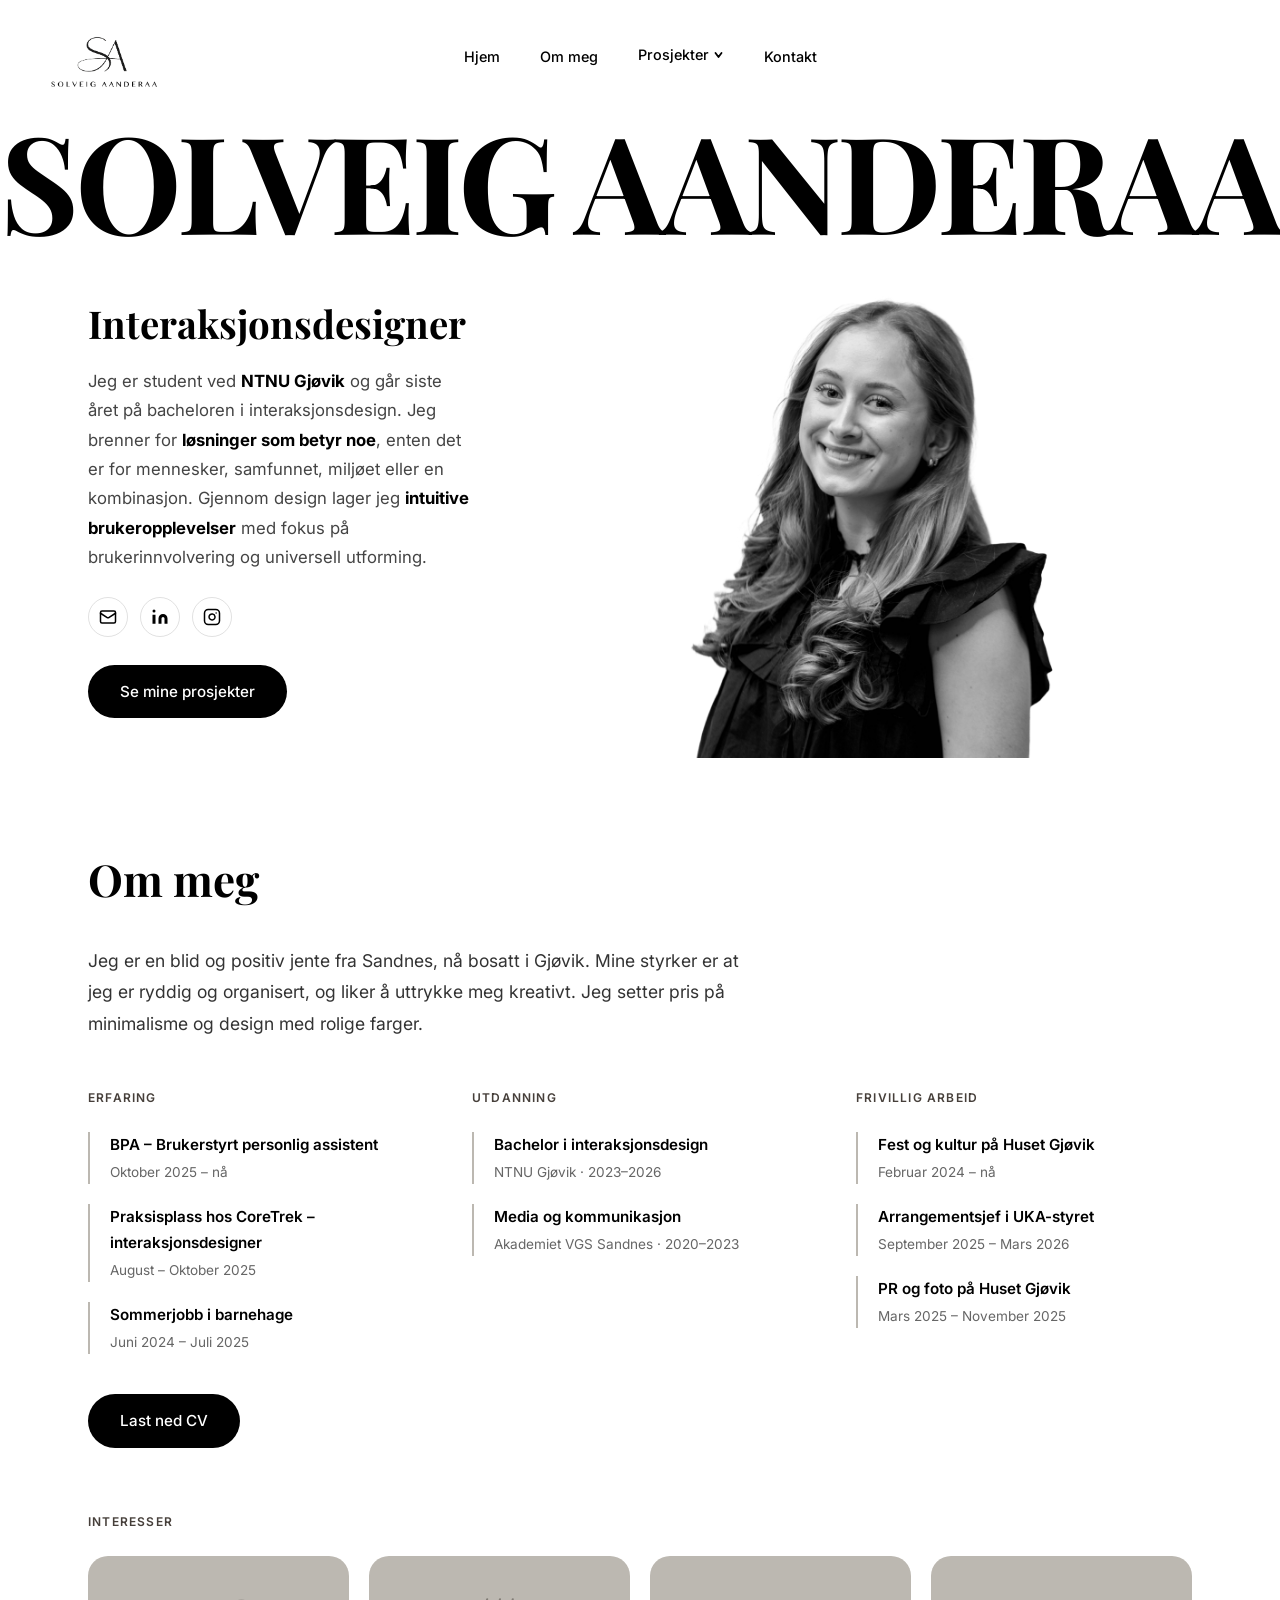
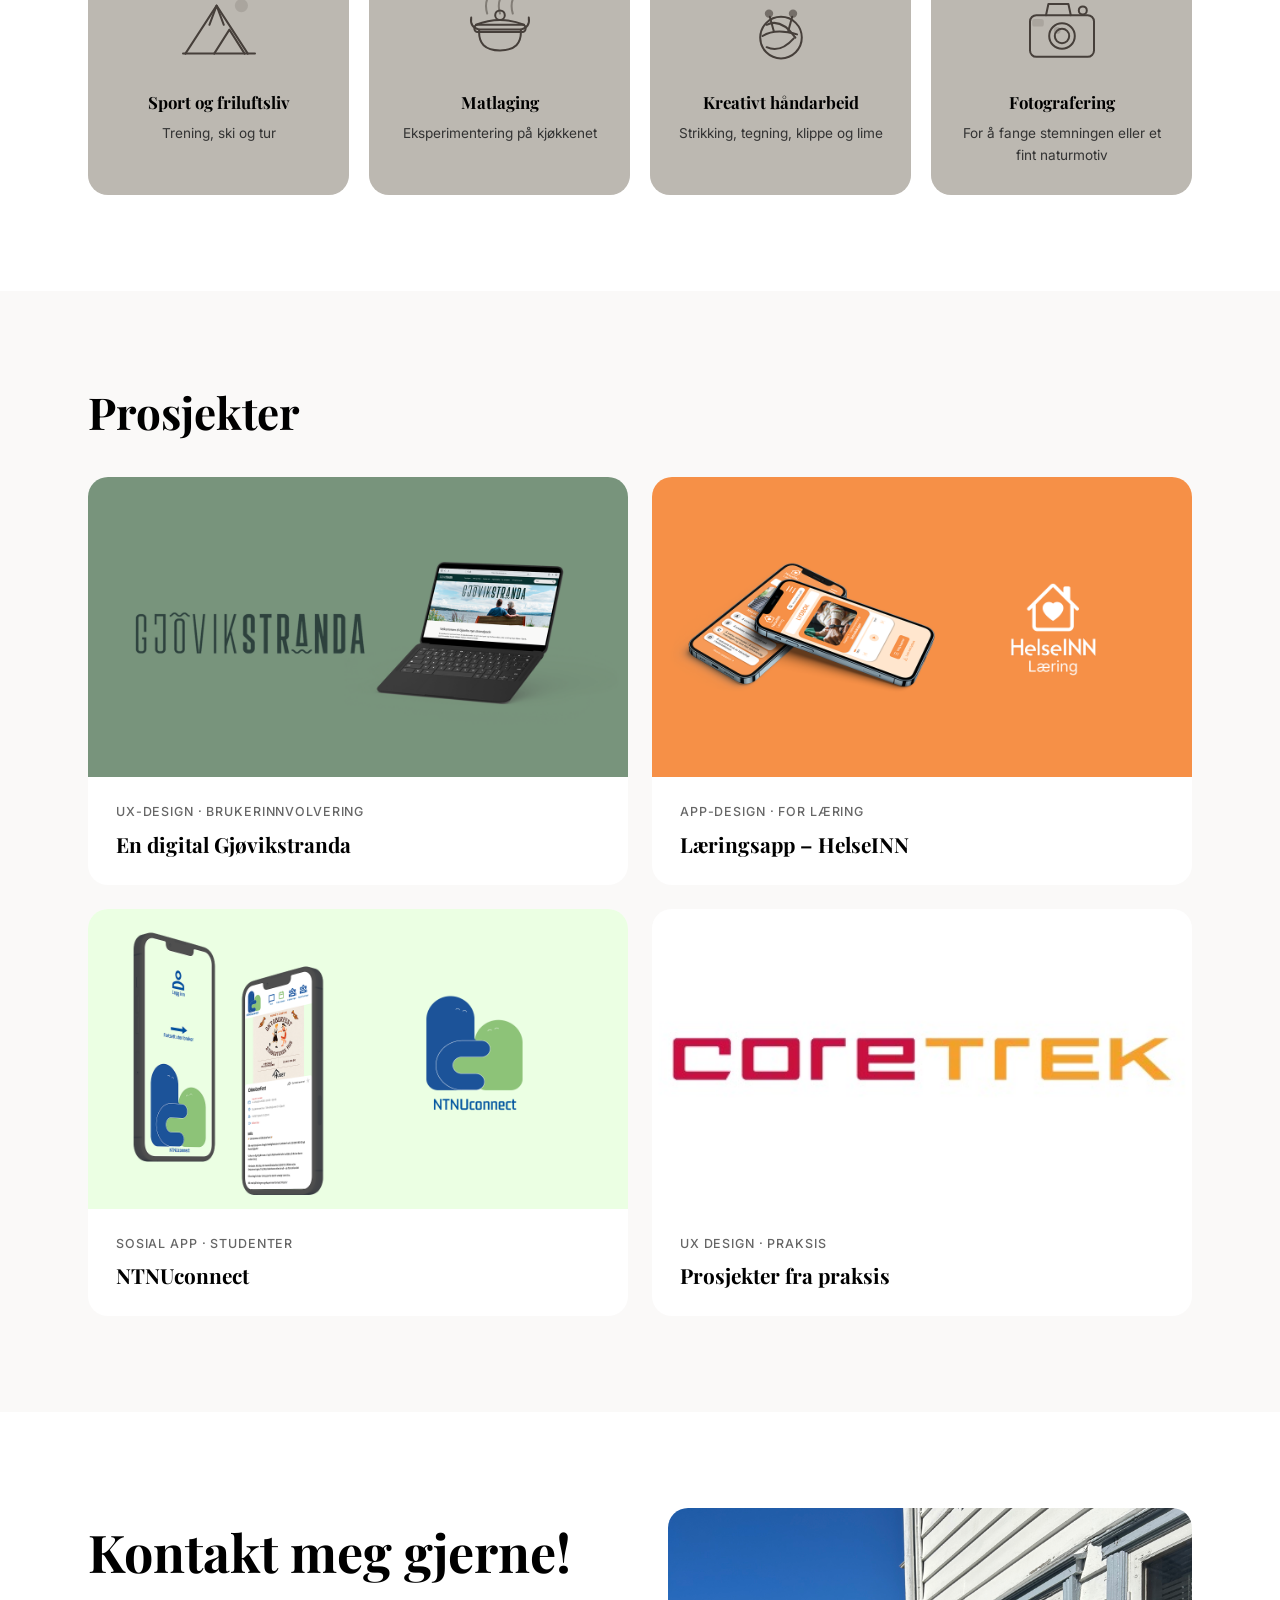
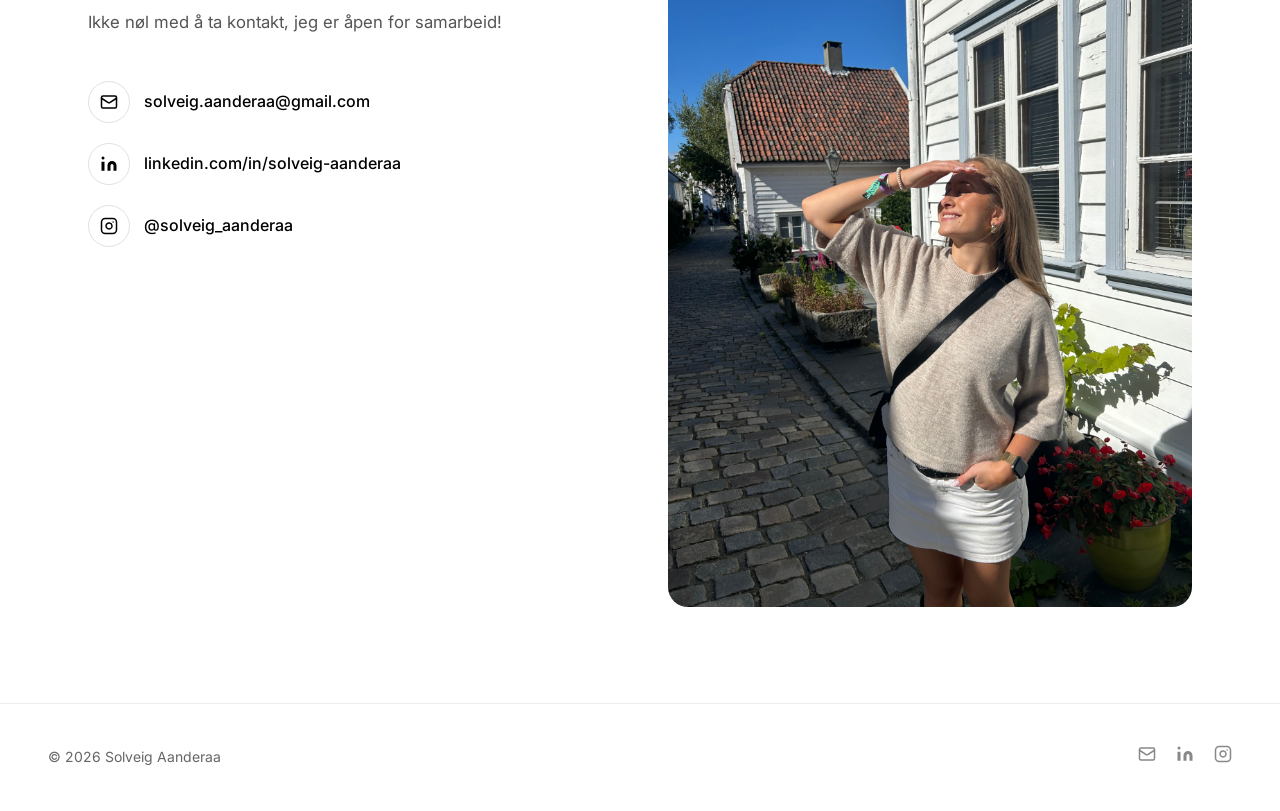
==== commit df2a2e8b: "Legg til kontakt-bilde med avrundede hjørner og 2-kolonne layout" ====
--- a/index.html
+++ b/index.html
@@ -255,35 +255,38 @@
 
   <!-- KONTAKT -->
   <section id="kontakt">
-    <div class="section-wrap">
-      <h2 class="contact__heading fade-in">Kontakt meg gjerne!</h2>
-      <p class="contact__sub fade-in">Ikke nøl med å ta kontakt, jeg er åpen for samarbeid!</p>
-      <ul class="contact__list" role="list">
-        <li class="contact__item fade-in">
-          <a href="mailto:solveig.aanderaa@gmail.com">
-            <span class="contact__icon" aria-hidden="true">
-              <svg width="18" height="18" viewBox="0 0 24 24" fill="none" stroke="currentColor" stroke-width="2" stroke-linecap="round" stroke-linejoin="round"><rect x="2" y="4" width="20" height="16" rx="2"/><path d="m22 7-8.97 5.7a1.94 1.94 0 0 1-2.06 0L2 7"/></svg>
-            </span>
-            solveig.aanderaa@gmail.com
-          </a>
-        </li>
-        <li class="contact__item fade-in">
-          <a href="https://linkedin.com/in/solveig-aanderaa" target="_blank" rel="noopener">
-            <span class="contact__icon" aria-hidden="true">
-              <svg width="18" height="18" viewBox="0 0 24 24" fill="currentColor"><path d="M16 8a6 6 0 0 1 6 6v7h-4v-7a2 2 0 0 0-2-2 2 2 0 0 0-2 2v7h-4v-7a6 6 0 0 1 6-6z"/><rect x="2" y="9" width="4" height="12"/><circle cx="4" cy="4" r="2"/></svg>
-            </span>
-            linkedin.com/in/solveig-aanderaa
-          </a>
-        </li>
-        <li class="contact__item fade-in">
-          <a href="https://www.instagram.com/solveig_aanderaa/" target="_blank" rel="noopener">
-            <span class="contact__icon" aria-hidden="true">
-              <svg width="18" height="18" viewBox="0 0 24 24" fill="none" stroke="currentColor" stroke-width="2" stroke-linecap="round" stroke-linejoin="round"><rect x="2" y="2" width="20" height="20" rx="5" ry="5"/><path d="M16 11.37A4 4 0 1 1 12.63 8 4 4 0 0 1 16 11.37z"/><line x1="17.5" y1="6.5" x2="17.51" y2="6.5"/></svg>
-            </span>
-            @solveig_aanderaa
-          </a>
-        </li>
-      </ul>
+    <div class="section-wrap contact__wrapper">
+      <div class="contact__content">
+        <h2 class="contact__heading fade-in">Kontakt meg gjerne!</h2>
+        <p class="contact__sub fade-in">Ikke nøl med å ta kontakt, jeg er åpen for samarbeid!</p>
+        <ul class="contact__list" role="list">
+          <li class="contact__item fade-in">
+            <a href="mailto:solveig.aanderaa@gmail.com">
+              <span class="contact__icon" aria-hidden="true">
+                <svg width="18" height="18" viewBox="0 0 24 24" fill="none" stroke="currentColor" stroke-width="2" stroke-linecap="round" stroke-linejoin="round"><rect x="2" y="4" width="20" height="16" rx="2"/><path d="m22 7-8.97 5.7a1.94 1.94 0 0 1-2.06 0L2 7"/></svg>
+              </span>
+              solveig.aanderaa@gmail.com
+            </a>
+          </li>
+          <li class="contact__item fade-in">
+            <a href="https://linkedin.com/in/solveig-aanderaa" target="_blank" rel="noopener">
+              <span class="contact__icon" aria-hidden="true">
+                <svg width="18" height="18" viewBox="0 0 24 24" fill="currentColor"><path d="M16 8a6 6 0 0 1 6 6v7h-4v-7a2 2 0 0 0-2-2 2 2 0 0 0-2 2v7h-4v-7a6 6 0 0 1 6-6z"/><rect x="2" y="9" width="4" height="12"/><circle cx="4" cy="4" r="2"/></svg>
+              </span>
+              linkedin.com/in/solveig-aanderaa
+            </a>
+          </li>
+          <li class="contact__item fade-in">
+            <a href="https://www.instagram.com/solveig_aanderaa/" target="_blank" rel="noopener">
+              <span class="contact__icon" aria-hidden="true">
+                <svg width="18" height="18" viewBox="0 0 24 24" fill="none" stroke="currentColor" stroke-width="2" stroke-linecap="round" stroke-linejoin="round"><rect x="2" y="2" width="20" height="20" rx="5" ry="5"/><path d="M16 11.37A4 4 0 1 1 12.63 8 4 4 0 0 1 16 11.37z"/><line x1="17.5" y1="6.5" x2="17.51" y2="6.5"/></svg>
+              </span>
+              @solveig_aanderaa
+            </a>
+          </li>
+        </ul>
+      </div>
+      <img src="images/kontakt.jpeg" alt="Solveig Aanderaa" class="contact__image fade-in">
     </div>
   </section>
 
--- a/style.css
+++ b/style.css
@@ -317,6 +317,13 @@
 .interest-card:hover { transform: translateY(-6px); }
 
 /* === CONTACT === */
+.contact__wrapper {
+  display: grid; grid-template-columns: 1fr 1fr;
+  gap: 3.5rem; align-items: start;
+}
+
+.contact__content { display: flex; flex-direction: column; }
+
 .contact__heading {
   font-family: 'Playfair Display', serif;
   font-size: clamp(2rem, 5vw, 3.25rem);
@@ -343,6 +350,8 @@
 }
 
 .contact__item a:hover .contact__icon { border-color: var(--accent-dark); background: #f8f7f6; }
+
+.contact__image { width: 100%; border-radius: 20px; object-fit: cover; display: block; }
 
 /* === FOOTER === */
 .footer {
@@ -757,6 +766,8 @@
   .project-card--large .project-card__img { height: 280px; }
   .projects-grid .project-card__img { height: 240px; }
 
+  .contact__wrapper { grid-template-columns: 1fr; gap: 2.5rem; }
+
   .footer { flex-direction: column; gap: 1.25rem; text-align: center; padding: 2rem 1.5rem; }
 
   .project-meta { padding: 2rem 1.5rem 2rem; gap: 1.5rem; }
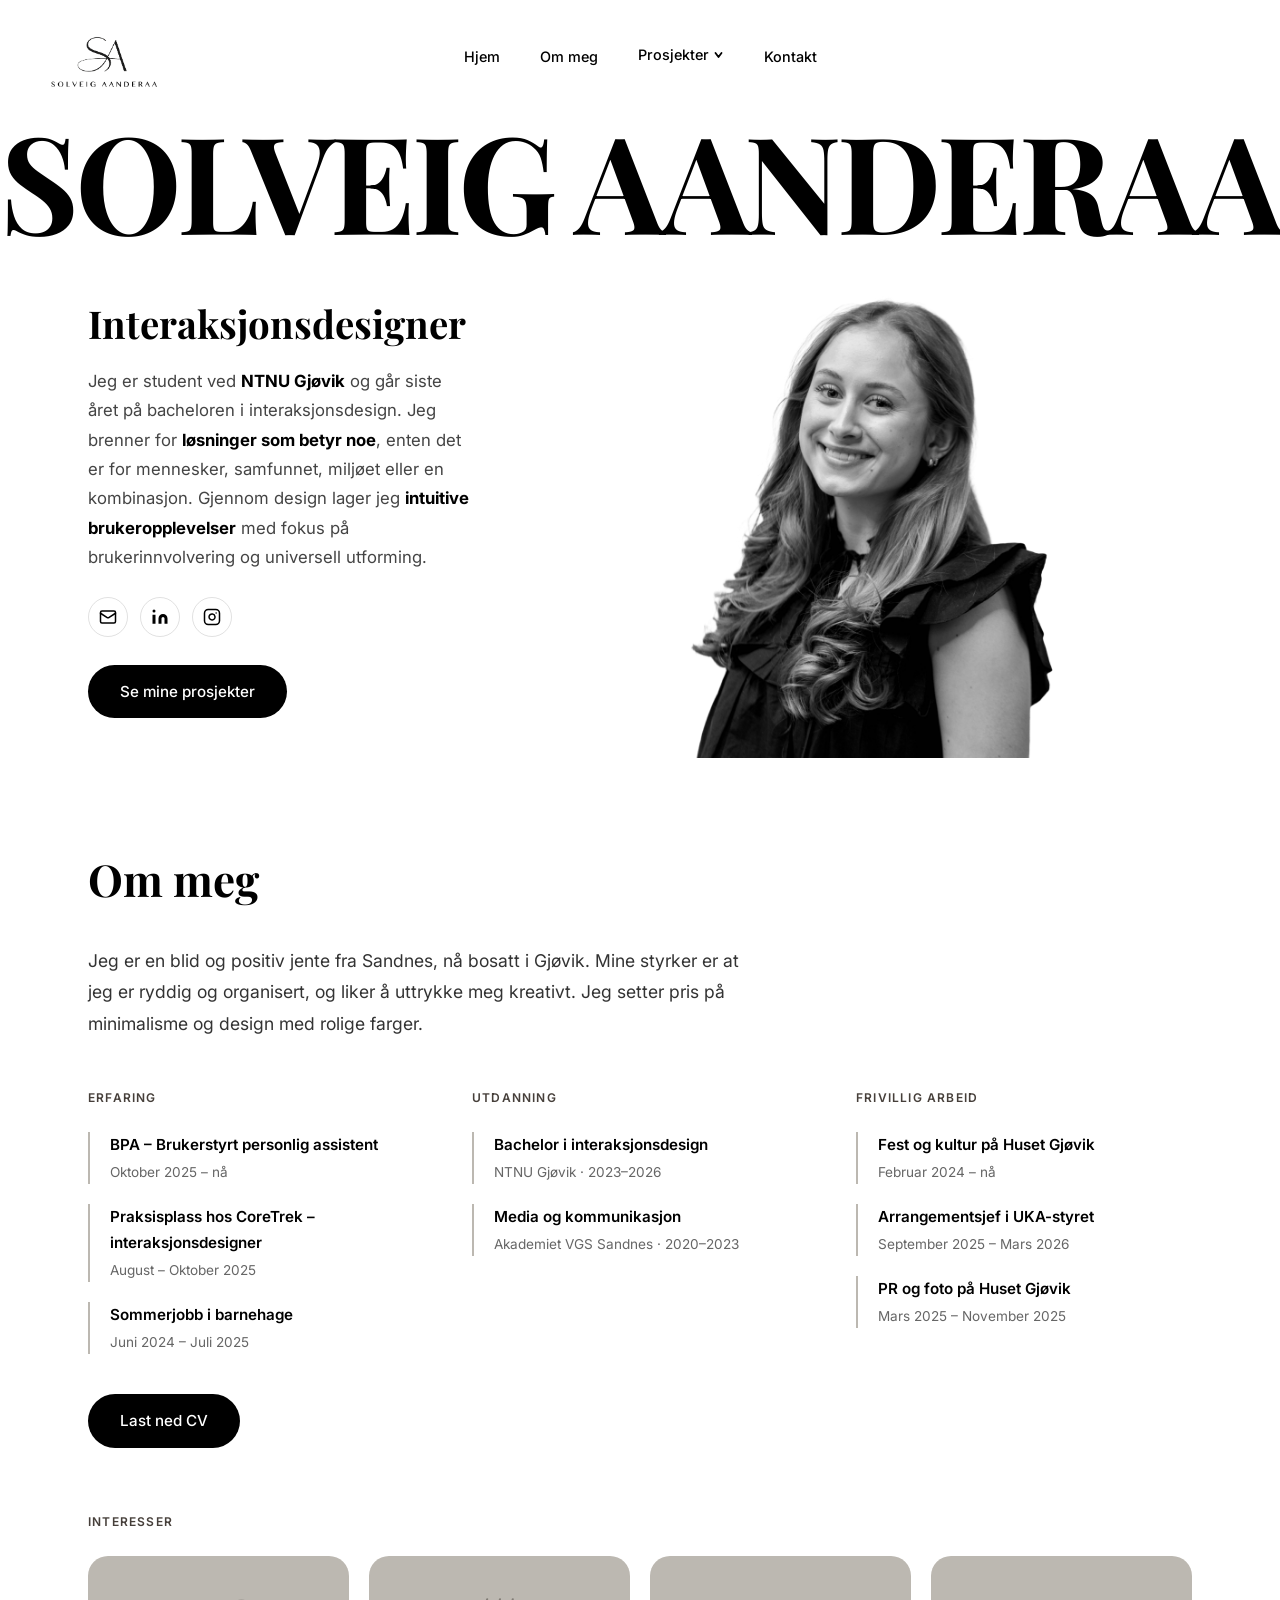
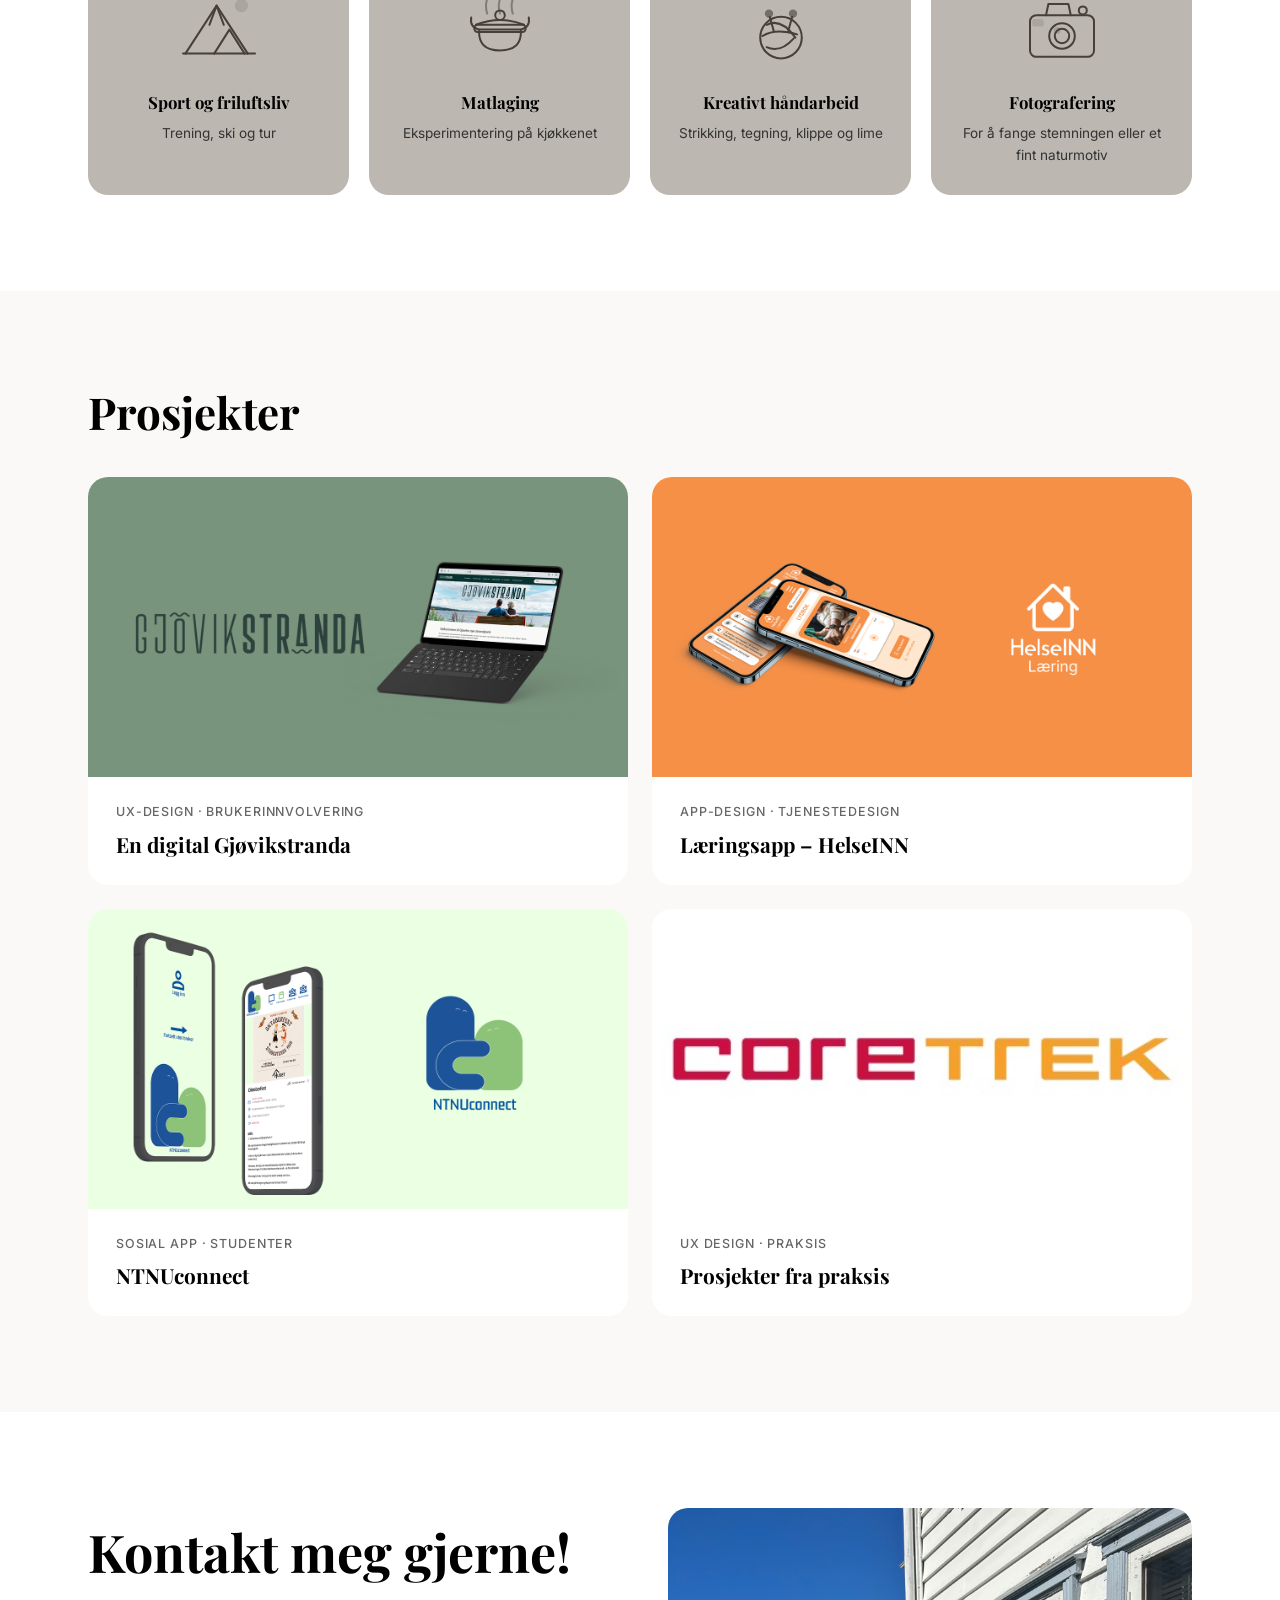
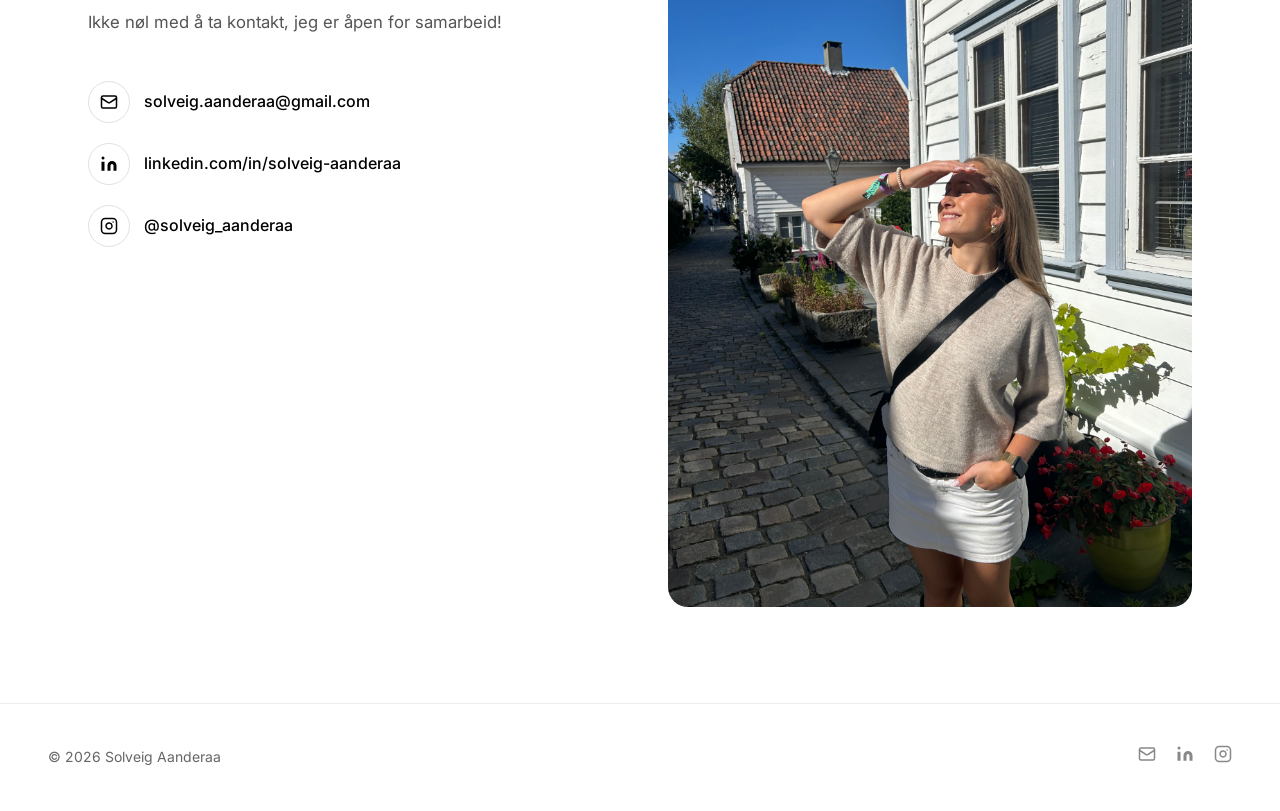
==== commit 71f674d9: "Update index.html" ====
--- a/index.html
+++ b/index.html
@@ -231,7 +231,7 @@
         <a href="helseinn.html" class="project-card fade-in">
           <img class="project-card__img" src="images/helseinn.png" alt="Læringsapp – HelseINN" loading="lazy">
           <div class="project-card__body">
-            <p class="project-card__tag">App-design · For Læring</p>
+            <p class="project-card__tag">App-design · Tjenestedesign</p>
             <h3 class="project-card__title">Læringsapp – HelseINN</h3>
           </div>
         </a>
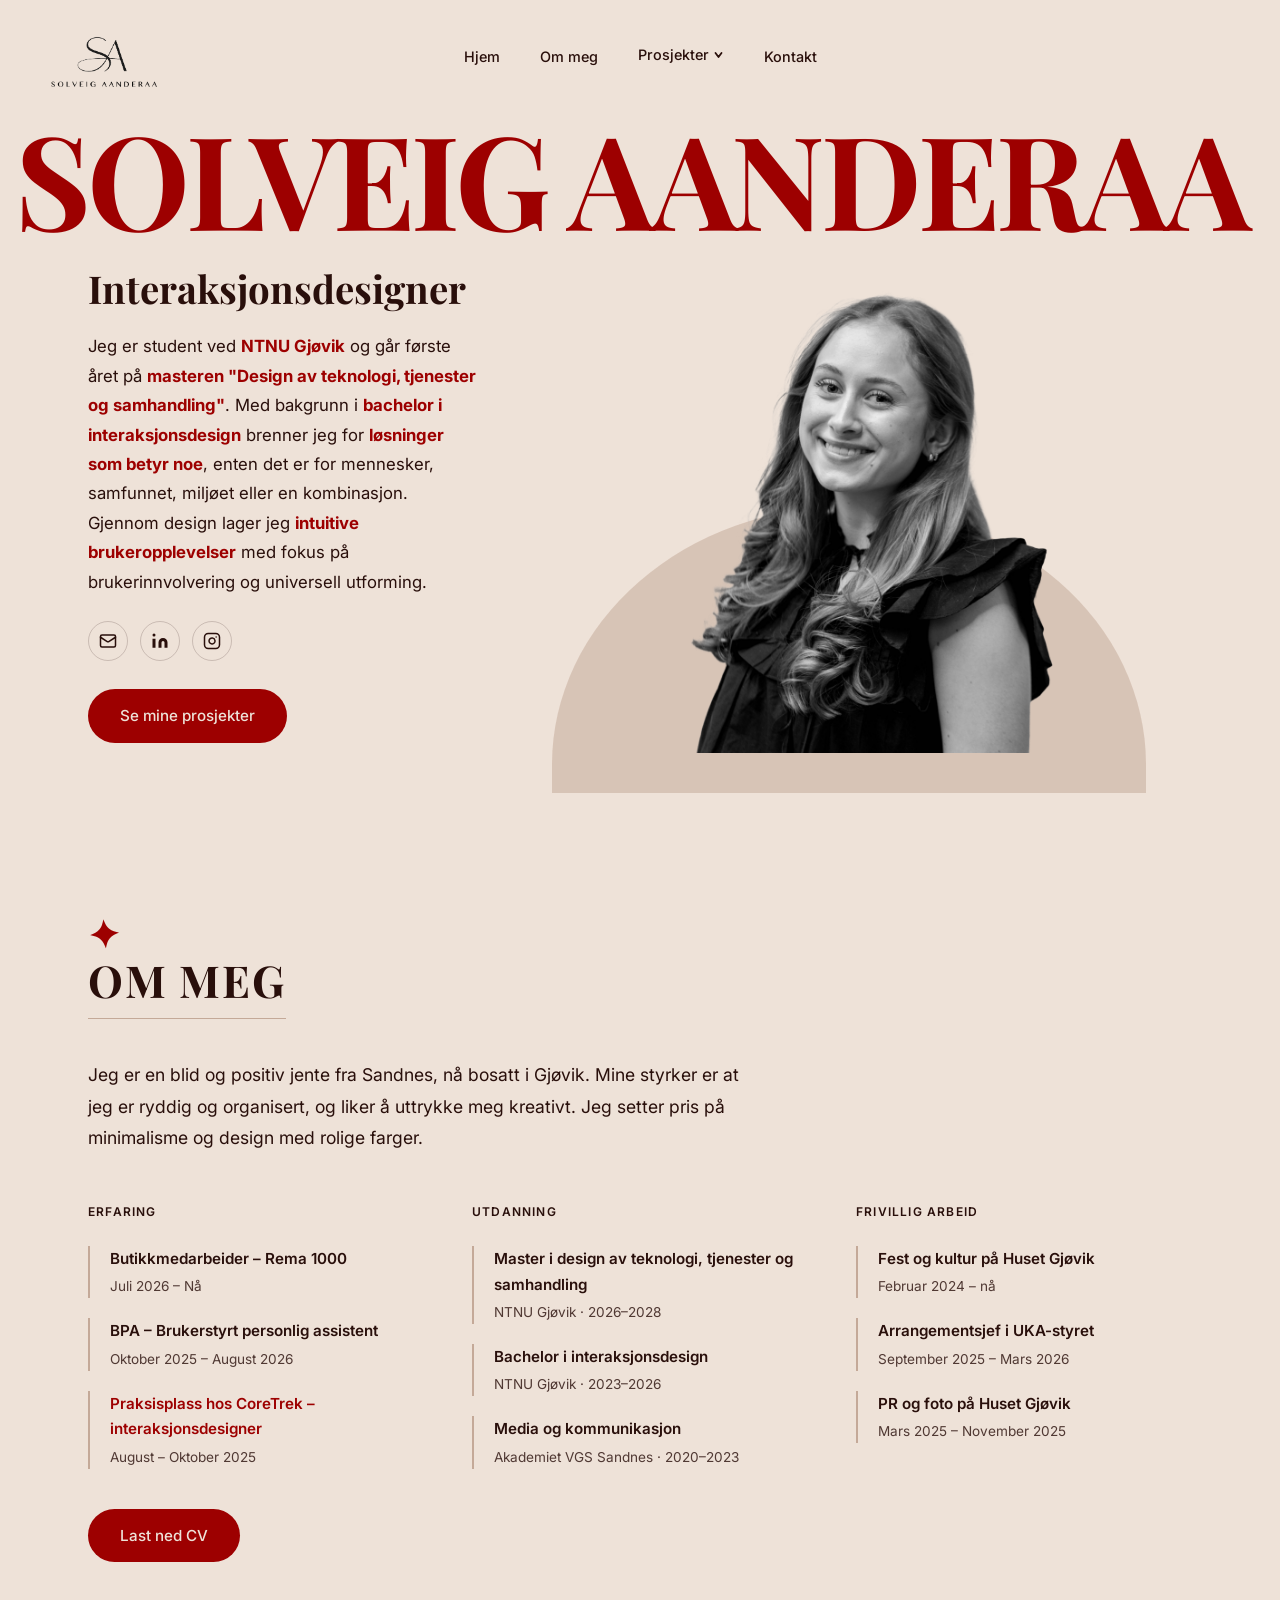
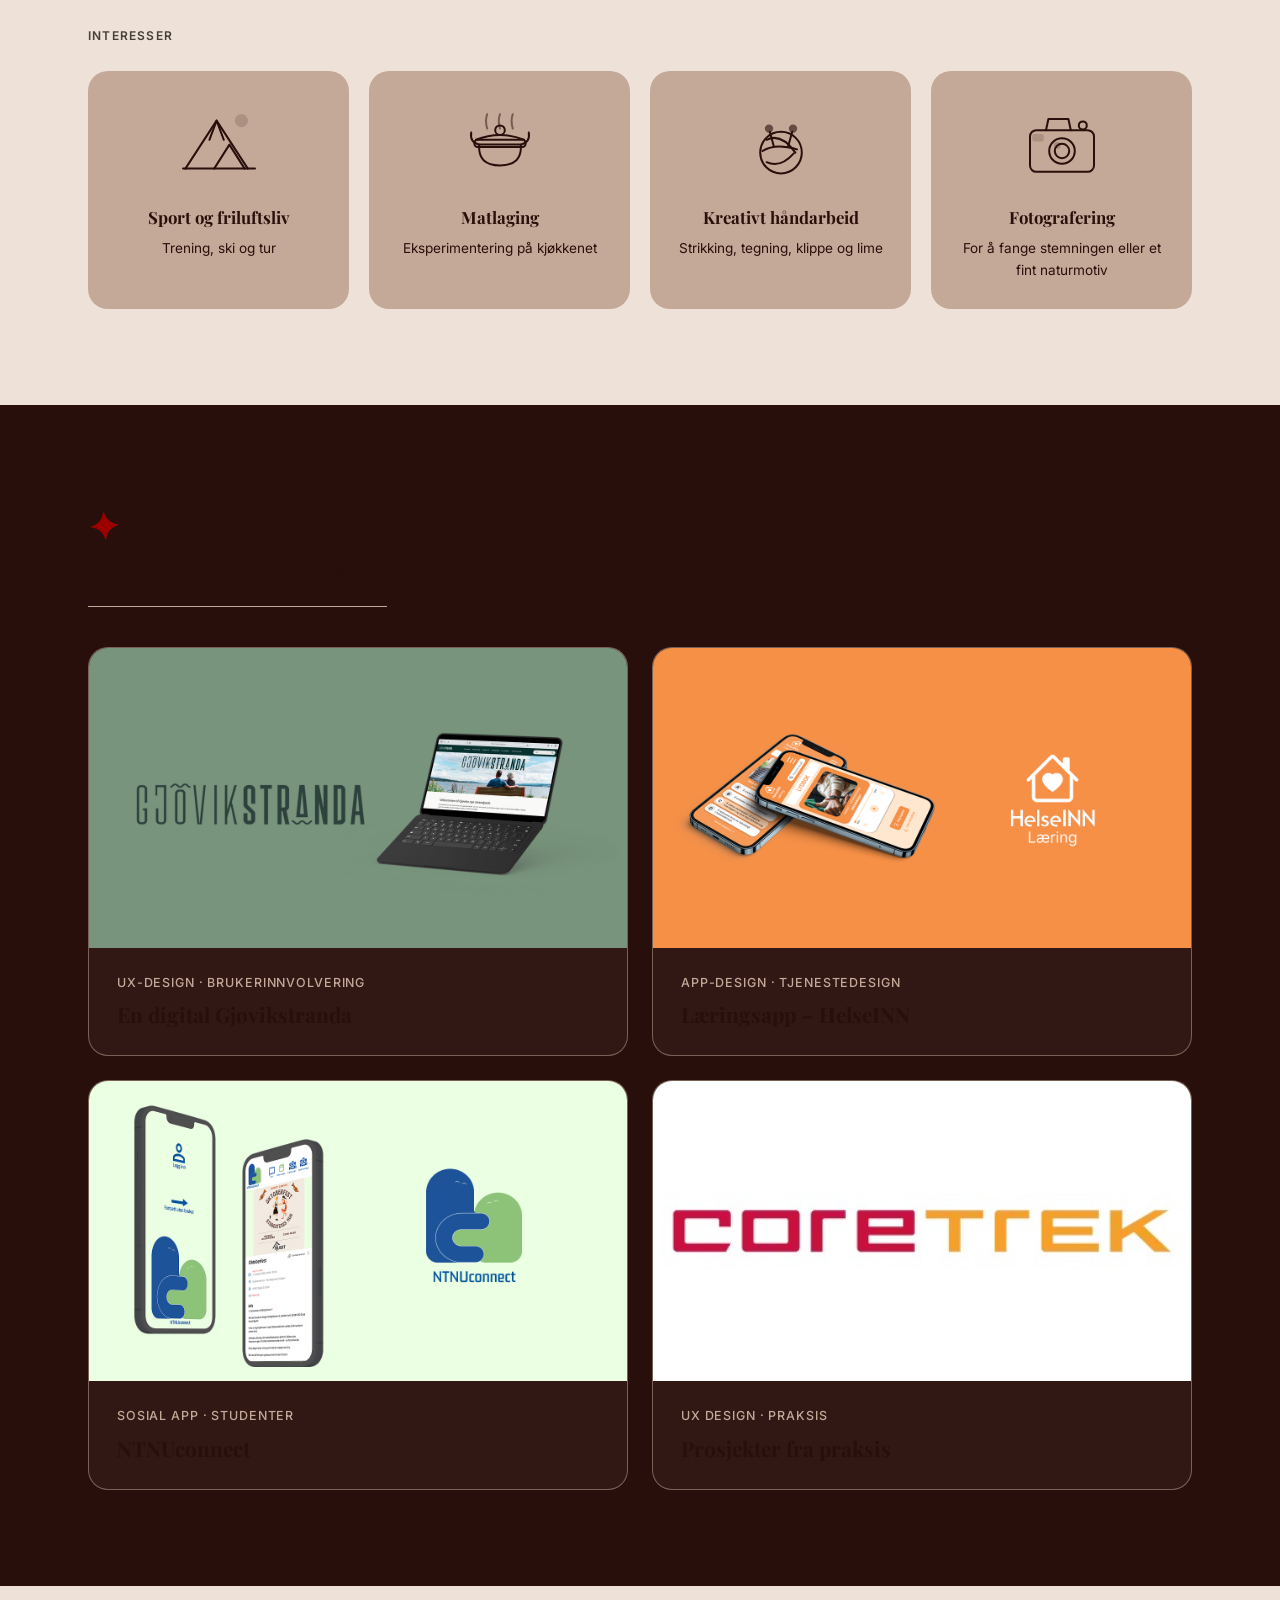
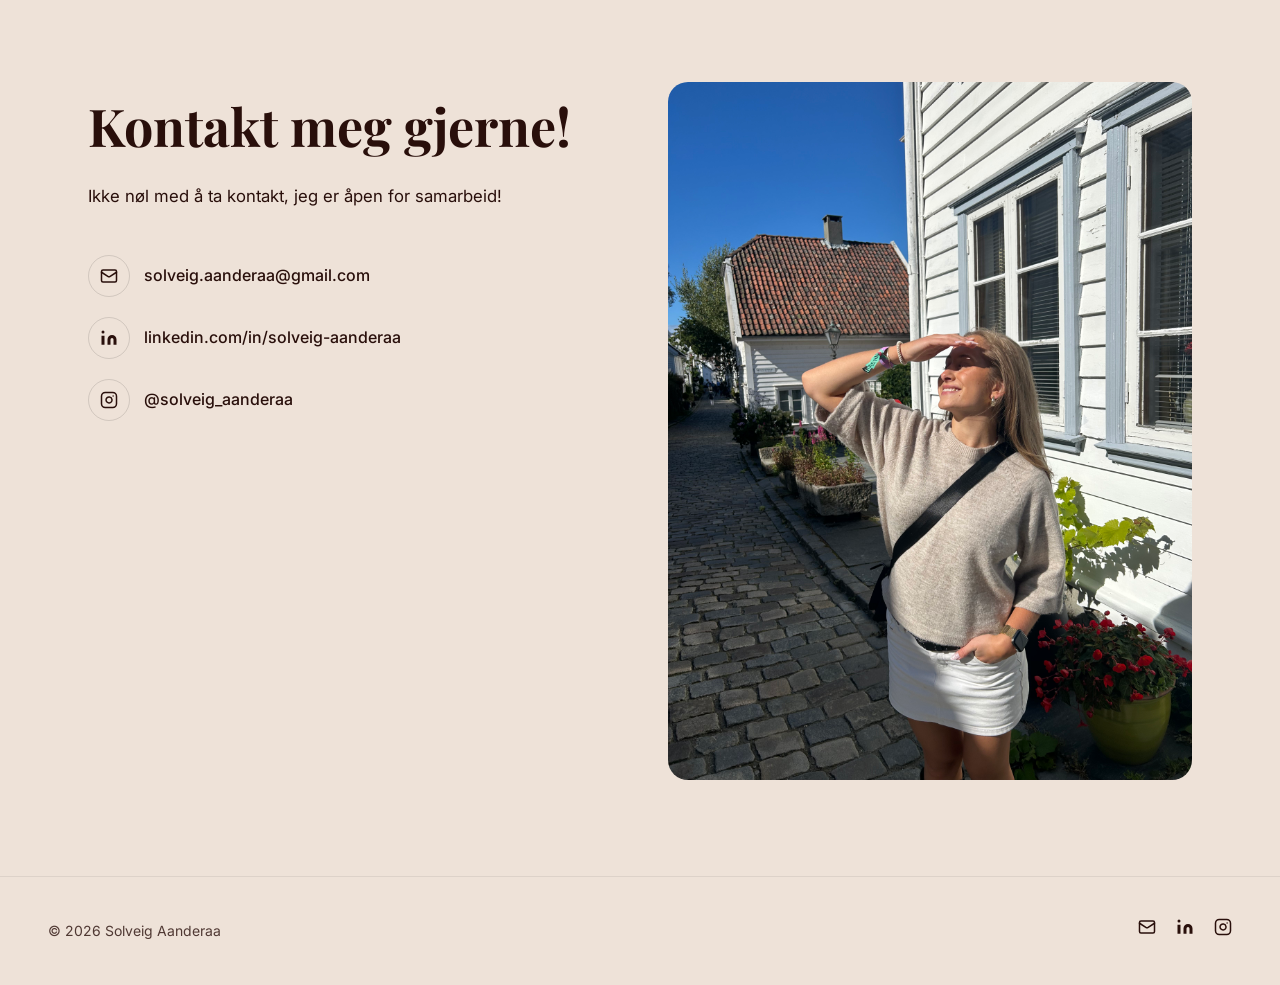
==== commit f0a15d7d: "Visual portfolio redesign and text fixes" ====
--- a/index.html
+++ b/index.html
@@ -58,8 +58,8 @@
       <div class="hero__text">
         <p class="hero__subtitle">Interaksjonsdesigner</p>
         <p class="hero__ingress">
-          Jeg er student ved <strong class="hero-highlight">NTNU Gjøvik</strong> og går siste året på bacheloren i interaksjonsdesign.  
-          Jeg brenner for <strong class="hero-highlight">løsninger som betyr noe</strong>, enten det er for mennesker, samfunnet, miljøet eller en kombinasjon.
+          Jeg er student ved <strong class="hero-highlight">NTNU Gjøvik</strong> og går første året på <strong class="hero-highlight">masteren "Design av teknologi, tjenester og samhandling"</strong>.
+          Med bakgrunn i <strong class="hero-highlight">bachelor i interaksjonsdesign</strong> brenner jeg for <strong class="hero-highlight">løsninger som betyr noe</strong>, enten det er for mennesker, samfunnet, miljøet eller en kombinasjon.
           Gjennom design lager jeg <strong class="hero-highlight">intuitive brukeropplevelser</strong> med fokus på brukerinnvolvering og universell utforming.
         </p>
         <div class="hero__social">
@@ -93,23 +93,27 @@
         <div class="about__col">
           <p class="about__col-title">Erfaring</p>
           <ul class="experience-list">
+             <li class="experience-item">
+              <p class="experience-item__title">Butikkmedarbeider – Rema 1000</p>
+              <p class="experience-item__date">Juli 2026 – Nå</p>
+            </li>
             <li class="experience-item">
               <p class="experience-item__title">BPA – Brukerstyrt personlig assistent</p>
-              <p class="experience-item__date">Oktober 2025 – nå</p>
-            </li>
-            <li class="experience-item">
+              <p class="experience-item__date">Oktober 2025 – August 2026</p>
+            </li>
+            <li class="experience-item experience-item--featured">
               <p class="experience-item__title">Praksisplass hos CoreTrek – interaksjonsdesigner</p>
               <p class="experience-item__date">August – Oktober 2025</p>
-            </li>
-            <li class="experience-item">
-              <p class="experience-item__title">Sommerjobb i barnehage</p>
-              <p class="experience-item__date">Juni 2024 – Juli 2025</p>
             </li>
           </ul>
         </div>
         <div class="about__col">
           <p class="about__col-title">Utdanning</p>
           <ul class="experience-list">
+            <li class="experience-item">
+              <p class="experience-item__title">Master i design av teknologi, tjenester og samhandling</p>
+              <p class="experience-item__date">NTNU Gjøvik · 2026–2028</p>
+            </li>
             <li class="experience-item">
               <p class="experience-item__title">Bachelor i interaksjonsdesign</p>
               <p class="experience-item__date">NTNU Gjøvik · 2023–2026</p>
--- a/style.css
+++ b/style.css
@@ -1,9 +1,15 @@
+@import url('https://fonts.googleapis.com/css2?family=Inter:wght@400;500;600;700&family=Playfair+Display:wght@400;500;600;700&family=Pinyon+Script&display=swap');
+
 /* === RESET & BASE === */
 *, *::before, *::after { box-sizing: border-box; margin: 0; padding: 0; }
 
 html, body { overflow-x: hidden; scroll-behavior: smooth; max-width: 100%; }
 
 :root {
+  --color-cream: #EEE2D8;
+  --color-cherry: #9D0000;
+  --color-wafer: #C4A998;
+  --color-coffee: #290F0B;
   --accent-dark: #463f3a;
   --accent-mid: #8a817c;
   --accent-light: #bcb8b1;
@@ -11,45 +17,78 @@
   --t: 0.3s ease;
 }
 
-body {
+body:not(.project-page) {
   font-family: 'Inter', sans-serif;
   font-size: 16px;
-  color: #000;
-  background: #fff;
+  color: var(--color-coffee);
+  background: var(--color-cream);
   line-height: 1.7;
 }
 
+body.project-page {
+  background: var(--color-cream);
+  font-family: 'Inter', sans-serif;
+  color: var(--color-coffee);
+}
+
 h1, h2, h3, h4 { font-family: 'Playfair Display', serif; }
+body:not(.project-page) h1,
+body:not(.project-page) h2,
+body:not(.project-page) h3,
+body:not(.project-page) h4 { color: var(--color-coffee); }
+.project-page h1,
+.project-page h2,
+.project-page h3,
+.project-page h4,
+.project-page p,
+.project-page li,
+.project-page a,
+.project-page span,
+.project-page label,
+.project-page button {
+  font-family: 'Inter', sans-serif;
+}
 img { display: block; max-width: 100%; }
+
+.script-accent {
+  font-family: 'Pinyon Script', cursive;
+  font-size: clamp(2rem, 4vw, 3.4rem);
+  line-height: 0.9;
+  letter-spacing: 0;
+  transform: rotate(-5deg);
+  display: inline-block;
+  color: var(--color-cherry);
+}
 
 /* === NAVBAR === */
 .navbar {
   position: fixed; top: 0; left: 0; right: 0; z-index: 1000;
   display: flex; align-items: center; justify-content: space-between;
   padding: 1.5rem 3rem;
+  background: var(--color-cream);
   transition: padding var(--t), background var(--t), box-shadow var(--t);
 }
 
 .navbar.scrolled {
   padding: 0.875rem 3rem;
-  background: rgba(255,255,255,0.9);
+  background: rgba(238,226,216,0.92);
   backdrop-filter: blur(14px);
   -webkit-backdrop-filter: blur(14px);
-  box-shadow: 0 1px 0 rgba(0,0,0,0.07);
+  box-shadow: 0 1px 0 rgba(41,15,11,0.08);
 }
 
 .navbar--project {
-  background: rgba(0,0,0,0.45);
+  background: var(--color-cream);
   backdrop-filter: blur(16px);
   -webkit-backdrop-filter: blur(16px);
 }
 .navbar--project.scrolled {
-  background: rgba(255,255,255,0.92);
+  background: rgba(238,226,216,0.92);
 }
 .navbar--project:not(.scrolled) .navbar__nav a,
-.navbar--project:not(.scrolled) .navbar__logo img { filter: brightness(0) invert(1); }
-.navbar--project:not(.scrolled) .navbar__nav a::after { background: #fff; }
-.navbar--project:not(.scrolled) .navbar__hamburger span { background: #fff; }
+.navbar--project:not(.scrolled) .navbar__logo img { filter: none; }
+.navbar--project:not(.scrolled) .navbar__nav a::after { background: var(--color-coffee); }
+.navbar--project:not(.scrolled) .navbar__hamburger span { background: var(--color-coffee); }
 
 .navbar__logo { text-decoration: none; line-height: 0; }
 .navbar__logo img { height: 65px; }
@@ -61,16 +100,26 @@
 
 .navbar__nav a {
   font-size: 0.9rem; font-weight: 500; text-decoration: none;
-  color: #000; position: relative; padding-bottom: 3px;
+  color: var(--color-coffee); position: relative; padding-bottom: 3px;
 }
 
 .navbar__nav a::after {
   content: ''; position: absolute; bottom: 0; left: 0;
-  width: 0; height: 1px; background: #000;
+  width: 0; height: 1px; background: var(--color-coffee);
   transition: width 0.3s ease;
 }
 
 .navbar__nav a:hover::after { width: 100%; }
+
+.navbar__nav a:focus-visible,
+.navbar__dropdown a:focus-visible,
+.navbar__hamburger:focus-visible,
+.nav-sub__inner a:focus-visible,
+.btn:focus-visible,
+.back-to-top:focus-visible {
+  outline: 3px solid var(--color-cherry);
+  outline-offset: 3px;
+}
 
 .navbar__hamburger {
   display: none; flex-direction: column; gap: 5px;
@@ -78,7 +127,7 @@
 }
 
 .navbar__hamburger span {
-  display: block; width: 24px; height: 2px; background: #000;
+  display: block; width: 24px; height: 2px; background: var(--color-coffee);
   transition: all 0.3s ease; transform-origin: center;
 }
 
@@ -88,9 +137,9 @@
 
 .navbar__dropdown {
   position: absolute; top: calc(100% + 4px); right: 1.5rem;
-  background: #fff; border: 1px solid rgba(0,0,0,0.09);
+  background: var(--color-cream); border: 1px solid rgba(41,15,11,0.08);
   border-radius: 14px; padding: 0.5rem 0;
-  min-width: 160px; box-shadow: 0 8px 30px rgba(0,0,0,0.1);
+  min-width: 160px; box-shadow: 0 8px 30px rgba(0,0,0,0.08);
   display: flex; flex-direction: column;
   opacity: 0; pointer-events: none;
   transform: translateY(-6px);
@@ -101,20 +150,35 @@
 
 .navbar__dropdown a {
   font-size: 0.9rem; font-weight: 500; text-decoration: none;
-  color: #000; padding: 0.65rem 1.25rem;
+  color: var(--color-coffee); padding: 0.65rem 1.25rem;
   transition: background 0.15s ease;
 }
 
-.navbar__dropdown a:hover { background: #f8f7f6; }
+.navbar__dropdown a:hover { background: rgba(41,15,11,0.04); }
 
 /* === HERO === */
-.hero { padding-top: 80px; overflow-x: hidden; }
+.hero {
+  padding-top: 80px; overflow-x: hidden;
+  background: var(--color-cream); color: var(--color-coffee);
+}
 
 .hero__name-container {
   padding: 2rem 0 1rem;
   overflow: hidden;
   max-width: 100vw;
   display: flex; justify-content: center;
+  align-items: flex-end;
+  flex-direction: column;
+  gap: 0.1rem;
+}
+
+.hero__script {
+  font-family: 'Pinyon Script', cursive;
+  font-size: clamp(2.2rem, 4vw, 3.8rem);
+  line-height: 0.85;
+  color: var(--color-cherry);
+  transform: rotate(-5deg);
+  margin-left: 14rem;
 }
 
 .hero__name {
@@ -122,12 +186,15 @@
   font-weight: 700; line-height: 1;
   text-transform: uppercase; white-space: nowrap;
   display: block; letter-spacing: -0.03em;
+  color: var(--color-cherry);
+  font-size: clamp(2.8rem, 7vw, 7rem);
+  padding: 0 2rem;
 }
 
 .hero__content {
   display: grid; grid-template-columns: 1fr 1.7fr;
   gap: 3.5rem; max-width: 1200px; margin: 0 auto;
-  padding: 0 3rem; align-items: center;
+  padding: 0 3rem 4rem; align-items: center;
 }
 
 .hero__text {
@@ -138,11 +205,11 @@
   font-family: 'Playfair Display', serif;
   font-size: clamp(2rem, 3vw, 2.5rem);
   font-weight: 700; line-height: 1.05;
-  color: #000; margin-bottom: 1.5rem;
+  color: var(--color-coffee); margin-bottom: 1.5rem;
 }
 
 .hero__ingress {
-  font-size: 1.05rem; color: #444; line-height: 1.75;
+  font-size: 1.05rem; color: var(--color-coffee); line-height: 1.75;
   margin-bottom: 1.5rem; max-width: 440px;
 }
 
@@ -151,16 +218,26 @@
 }
 .hero__social a {
   width: 40px; height: 40px; border-radius: 50%;
-  border: 1.5px solid rgba(0,0,0,0.12);
+  border: 1.5px solid rgba(41,15,11,0.18);
   display: flex; align-items: center; justify-content: center;
-  color: #000; text-decoration: none;
+  color: var(--color-coffee); text-decoration: none;
   transition: border-color 0.2s, background 0.2s;
 }
-.hero__social a:hover { border-color: var(--accent-dark); background: #f8f7f6; }
+.hero__social a:hover { border-color: var(--color-cherry); background: rgba(157,0,0,0.06); }
 
 .hero__image {
   height: clamp(320px, 55vh, 500px);
   align-self: start;
+  position: relative; z-index: 1;
+}
+
+.hero__image::before {
+  content: "";
+  position: absolute;
+  left: 3%; right: 7%; bottom: -8%; height: 58%;
+  border-radius: 50% 50% 0 0 / 90% 90% 0 0;
+  background: rgba(196,169,152,0.52);
+  z-index: -1;
 }
 
 .hero__image img { width: 100%; height: 100%; object-fit: contain; object-position: center top; }
@@ -174,21 +251,45 @@
   transition: all 0.3s ease;
 }
 
-.btn--dark { background: #000; color: #fff; }
-.btn--dark:hover { background: var(--accent-dark); transform: translateY(-2px); }
+.btn--dark { background: var(--color-cherry); color: var(--color-cream); }
+.btn--dark:hover { background: #700000; transform: translateY(-2px); }
 
 /* === SECTION BASE === */
 .section-wrap { padding: 6rem 3rem; max-width: 1200px; margin: 0 auto; }
 
 .section-title {
+  position: relative;
+  display: inline-block;
   font-family: 'Playfair Display', serif;
   font-size: clamp(2rem, 4vw, 2.75rem);
   font-weight: 700; margin-bottom: 2.5rem; line-height: 1.15;
+  text-transform: uppercase;
+  letter-spacing: 0.04em;
+}
+
+.section-title::before {
+  content: '✦';
+  display: block;
+  font-family: 'Pinyon Script', cursive;
+  font-size: clamp(2.1rem, 3vw, 2.8rem);
+  line-height: 1;
+  color: var(--color-cherry);
+  transform: rotate(-5deg);
+  margin-bottom: 0.2rem;
+}
+
+.section-title::after {
+  content: "";
+  display: block;
+  width: 100%;
+  height: 1px;
+  background: var(--color-wafer);
+  margin-top: 0.8rem;
 }
 
 /* === ABOUT === */
 .about__intro {
-  font-size: 1.1rem; color: #333; max-width: 680px;
+  font-size: 1.1rem; color: var(--color-coffee); max-width: 680px;
   line-height: 1.8; margin-bottom: 3rem;
 }
 
@@ -200,30 +301,35 @@
 .about__col-title {
   font-family: 'Inter', sans-serif; font-size: 0.75rem;
   font-weight: 600; letter-spacing: 0.1em; text-transform: uppercase;
-  color: var(--accent-dark); margin-bottom: 1.5rem;
+  color: var(--color-coffee); margin-bottom: 1.5rem;
 }
 
 .experience-list { list-style: none; display: flex; flex-direction: column; gap: 1.25rem; }
 
 .experience-item {
   padding-left: 1.25rem;
-  border-left: 2px solid var(--accent-light);
-}
-
-.experience-item__title { font-weight: 600; font-size: 0.95rem; margin-bottom: 0.2rem; }
-.experience-item__date { font-size: 0.85rem; color: #666; }
+  border-left: 2px solid var(--color-wafer);
+}
+
+.experience-item--featured .experience-item__title {
+  color: var(--color-cherry);
+}
+
+.experience-item__title { font-weight: 600; font-size: 0.95rem; margin-bottom: 0.2rem; color: var(--color-coffee); }
+.experience-item__date { font-size: 0.85rem; color: var(--color-coffee); opacity: 0.8; }
 
 /* === PROJECTS === */
-.projects-bg { background: #faf9f8; }
+.projects-bg { background: var(--color-coffee); color: var(--color-cream); }
 
 .project-card {
   display: block; text-decoration: none; color: inherit;
   border-radius: var(--radius); overflow: hidden;
   transition: transform 0.35s ease, box-shadow 0.35s ease;
-  background: #fff;
-}
-
-.project-card:hover { transform: translateY(-8px); box-shadow: 0 24px 60px rgba(0,0,0,0.11); }
+  background: rgba(255,255,255,0.04);
+  border: 1px solid rgba(196,169,152,0.5);
+}
+
+.project-card:hover { transform: translateY(-8px); box-shadow: 0 24px 60px rgba(0,0,0,0.16); }
 
 .project-card__img { width: 100%; object-fit: cover; display: block; background: var(--accent-light); }
 
@@ -234,12 +340,13 @@
 
 .project-card__tag {
   font-size: 0.78rem; font-weight: 500; letter-spacing: 0.07em;
-  text-transform: uppercase; color: #666; margin-bottom: 0.5rem;
+  text-transform: uppercase; color: var(--color-wafer); margin-bottom: 0.5rem;
 }
 
 .project-card__title {
   font-family: 'Playfair Display', serif;
   font-size: 1.3rem; font-weight: 700; line-height: 1.25;
+  color: var(--color-cream);
 }
 
 .project-card--large { margin-bottom: 1.5rem; }
@@ -251,22 +358,22 @@
 }
 
 /* === HERO HIGHLIGHT === */
-.hero-highlight { color: #000; font-weight: 700; }
+.hero-highlight { color: var(--color-cherry); font-weight: 700; }
 
 /* === NAV SUB (dropdown) === */
-.nav-sub { background: #ffffff; }
+.nav-sub { background: var(--color-cream); }
 .nav-sub .nav-sub__inner {
-  background: #ffffff;
-  color: #463f3a;
+  background: var(--color-cream);
+  color: var(--color-coffee);
   border-radius: 12px;
   padding: 0.25rem;
   box-shadow: 0 12px 36px rgba(0,0,0,0.12);
   z-index: 1200;
 }
 
-/* Dropdown links: force explicit black text and spacing so parent styles can't hide them */
+/* Dropdown links: force explicit text and spacing so parent styles can't hide them */
 .nav-sub .nav-sub__inner a {
-  color: #000000 !important;
+  color: var(--color-coffee) !important;
   display: block;
   padding: 12px 20px;
   text-decoration: none;
@@ -275,25 +382,25 @@
 }
 .nav-sub .nav-sub__inner a:hover,
 .nav-sub .nav-sub__inner a:focus {
-  background: #f5f5f5;
-  color: #000000 !important;
+  background: rgba(41,15,11,0.04);
+  color: var(--color-coffee) !important;
 }
 
 /* Ensure project-page variant cannot invert dropdown text */
 .navbar--project .nav-sub .nav-sub__inner,
 .navbar--project .nav-sub .nav-sub__inner a {
   filter: none !important;
-  color: #000000 !important;
+  color: var(--color-coffee) !important;
 }
 
 /* Mobile/compact dropdown (hamburger) links */
 .navbar__dropdown a {
-  color: #000000 !important;
+  color: var(--color-coffee) !important;
   padding: 12px 20px;
   display: block;
   text-decoration: none;
 }
-.navbar__dropdown a:hover { background: #f5f5f5; color: #000000 !important; }
+.navbar__dropdown a:hover { background: rgba(41,15,11,0.04); color: var(--color-coffee) !important; }
 
 /* === FIGMA IFRAME SIZING === */
 iframe[src*="figma.com"] {
@@ -330,17 +437,17 @@
   font-weight: 700; margin-bottom: 0.75rem;
 }
 
-.contact__sub { font-size: 1.05rem; color: #555; margin-bottom: 2.75rem; }
+.contact__sub { font-size: 1.05rem; color: var(--color-coffee); margin-bottom: 2.75rem; }
 
 .contact__list { list-style: none; display: flex; flex-direction: column; gap: 1.25rem; }
 
 .contact__item a {
   display: inline-flex; align-items: center; gap: 0.875rem;
-  text-decoration: none; color: #000; font-size: 1rem;
+  text-decoration: none; color: var(--color-coffee); font-size: 1rem;
   font-weight: 500; transition: color 0.2s ease;
 }
 
-.contact__item a:hover { color: var(--accent-dark); }
+.contact__item a:hover { color: var(--color-cherry); }
 
 .contact__icon {
   width: 42px; height: 42px; border-radius: 50%;
@@ -349,7 +456,7 @@
   flex-shrink: 0; transition: border-color 0.2s, background 0.2s;
 }
 
-.contact__item a:hover .contact__icon { border-color: var(--accent-dark); background: #f8f7f6; }
+.contact__item a:hover .contact__icon { border-color: var(--color-cherry); background: rgba(157,0,0,0.06); }
 
 .contact__image { width: 100%; border-radius: 20px; object-fit: cover; display: block; }
 
@@ -360,16 +467,16 @@
   display: flex; align-items: center; justify-content: space-between;
 }
 
-.footer__copy { font-size: 0.875rem; color: #666; }
+.footer__copy { font-size: 0.875rem; color: var(--color-coffee); opacity: 0.8; }
 .footer__social { display: flex; gap: 1.25rem; }
-.footer__social a { color: #888; transition: color 0.2s ease; }
-.footer__social a:hover { color: #000; }
+.footer__social a { color: var(--color-coffee); transition: color 0.2s ease; }
+.footer__social a:hover { color: var(--color-cherry); }
 
 /* === BACK TO TOP === */
 .back-to-top {
   position: fixed; bottom: 1.75rem; right: 1.75rem; z-index: 900;
   width: 44px; height: 44px; border-radius: 50%;
-  background: #000; color: #fff;
+  background: var(--color-cherry); color: var(--color-cream);
   display: flex; align-items: center; justify-content: center;
   text-decoration: none;
   opacity: 0; pointer-events: none; transform: translateY(10px);
@@ -401,15 +508,16 @@
   background: linear-gradient(to top, rgba(0,0,0,0.72) 30%, rgba(0,0,0,0.15) 100%);
 }
 
-.project-hero__content { position: relative; z-index: 1; color: #fff; padding: 3rem; }
-.project-hero__label {
+.project-page .project-hero__content { position: relative; z-index: 1; color: #fff; padding: 3rem; }
+.project-page .project-hero__label {
   font-size: 0.78rem; font-weight: 500; letter-spacing: 0.1em;
   text-transform: uppercase; opacity: 0.75; margin-bottom: 0.75rem;
 }
-.project-hero__title {
+.project-page .project-hero__title {
   font-family: 'Playfair Display', serif;
   font-size: clamp(2.25rem, 6vw, 4.5rem);
   font-weight: 700; line-height: 1.1;
+  color: #fff;
 }
 
 .project-accent-bar { height: 6px; background: var(--project-accent, var(--accent-light)); }
@@ -467,10 +575,10 @@
 
 .project-back {
   display: inline-flex; align-items: center; gap: 0.5rem;
-  text-decoration: none; color: #666; font-size: 0.875rem; font-weight: 500;
+  text-decoration: none; color: var(--color-coffee); font-size: 0.875rem; font-weight: 500;
   margin: 2rem 3rem 0; transition: color 0.2s ease;
 }
-.project-back:hover { color: #000; }
+.project-back:hover { color: var(--color-cherry); }
 
 /* === NAV SUB-DROPDOWN (Prosjekter hover) === */
 .navbar__nav li { position: relative; }
@@ -495,26 +603,28 @@
   z-index: 200;
 }
 
-.nav-item--sub:hover .nav-sub { opacity: 1; pointer-events: auto; }
+.nav-item--sub:hover .nav-sub,
+.nav-item--sub:focus-within .nav-sub { opacity: 1; pointer-events: auto; }
 
 .nav-sub__inner {
-  background: #fff; border: 1px solid rgba(0,0,0,0.08);
+  background: var(--color-cream); border: 1px solid rgba(41,15,11,0.08);
   border-radius: 14px; padding: 0.5rem 0;
-  min-width: 230px; box-shadow: 0 10px 32px rgba(0,0,0,0.1);
+  min-width: 230px; box-shadow: 0 10px 32px rgba(0,0,0,0.08);
   transform: translateY(-6px);
   transition: transform 0.22s ease;
 }
 
-.nav-item--sub:hover .nav-sub__inner { transform: translateY(0); }
+.nav-item--sub:hover .nav-sub__inner,
+.nav-item--sub:focus-within .nav-sub__inner { transform: translateY(0); }
 
 .nav-sub__inner a {
   display: block; padding: 0.65rem 1.25rem;
   font-size: 0.875rem; font-weight: 500;
-  text-decoration: none; color: #000; white-space: nowrap;
+  text-decoration: none; color: var(--color-coffee); white-space: nowrap;
   transition: background 0.15s ease;
 }
 
-.nav-sub__inner a:hover { background: #f8f7f6; }
+.nav-sub__inner a:hover { background: rgba(41,15,11,0.04); }
 .nav-sub__inner a::after { display: none !important; }
 
 /* === INTERESTS SECTION === */
@@ -524,26 +634,35 @@
 }
 
 .interest-card {
-  background: #bcb8b1; border-radius: 20px;
+  background: var(--color-wafer); border-radius: 20px;
   padding: 2rem 1.25rem 1.75rem; text-align: center;
   transition: transform 0.3s ease;
+  position: relative;
 }
 
 .interest-card:hover { transform: translateY(-4px); }
 
 .interest-card__icon {
   width: 80px; height: 80px;
-  margin: 0 auto 1.25rem; color: #463f3a;
+  margin: 0 auto 1.25rem; color: var(--color-coffee);
 }
 
 .interest-card__icon svg { width: 100%; height: 100%; }
 
 .interest-card h3 {
   font-family: 'Playfair Display', serif; font-size: 1.05rem;
-  font-weight: 700; margin-bottom: 0.4rem;
-}
-
-.interest-card p { font-size: 0.85rem; color: #333; line-height: 1.6; }
+  font-weight: 700; margin-bottom: 0.4rem; color: var(--color-coffee);
+}
+
+.interest-card p { font-size: 0.85rem; color: var(--color-coffee); line-height: 1.6; }
+
+.interest-card::before {
+  content: attr(data-index);
+  position: absolute; top: 0.9rem; left: 1rem;
+  font-family: 'Playfair Display', serif;
+  font-size: 0.8rem; font-style: italic; font-weight: 700;
+  color: var(--color-cherry); letter-spacing: 0.04em;
+}
 
 /* === DOUBLE DIAMOND PROCESS === */
 .process-section { margin-top: 3rem; }
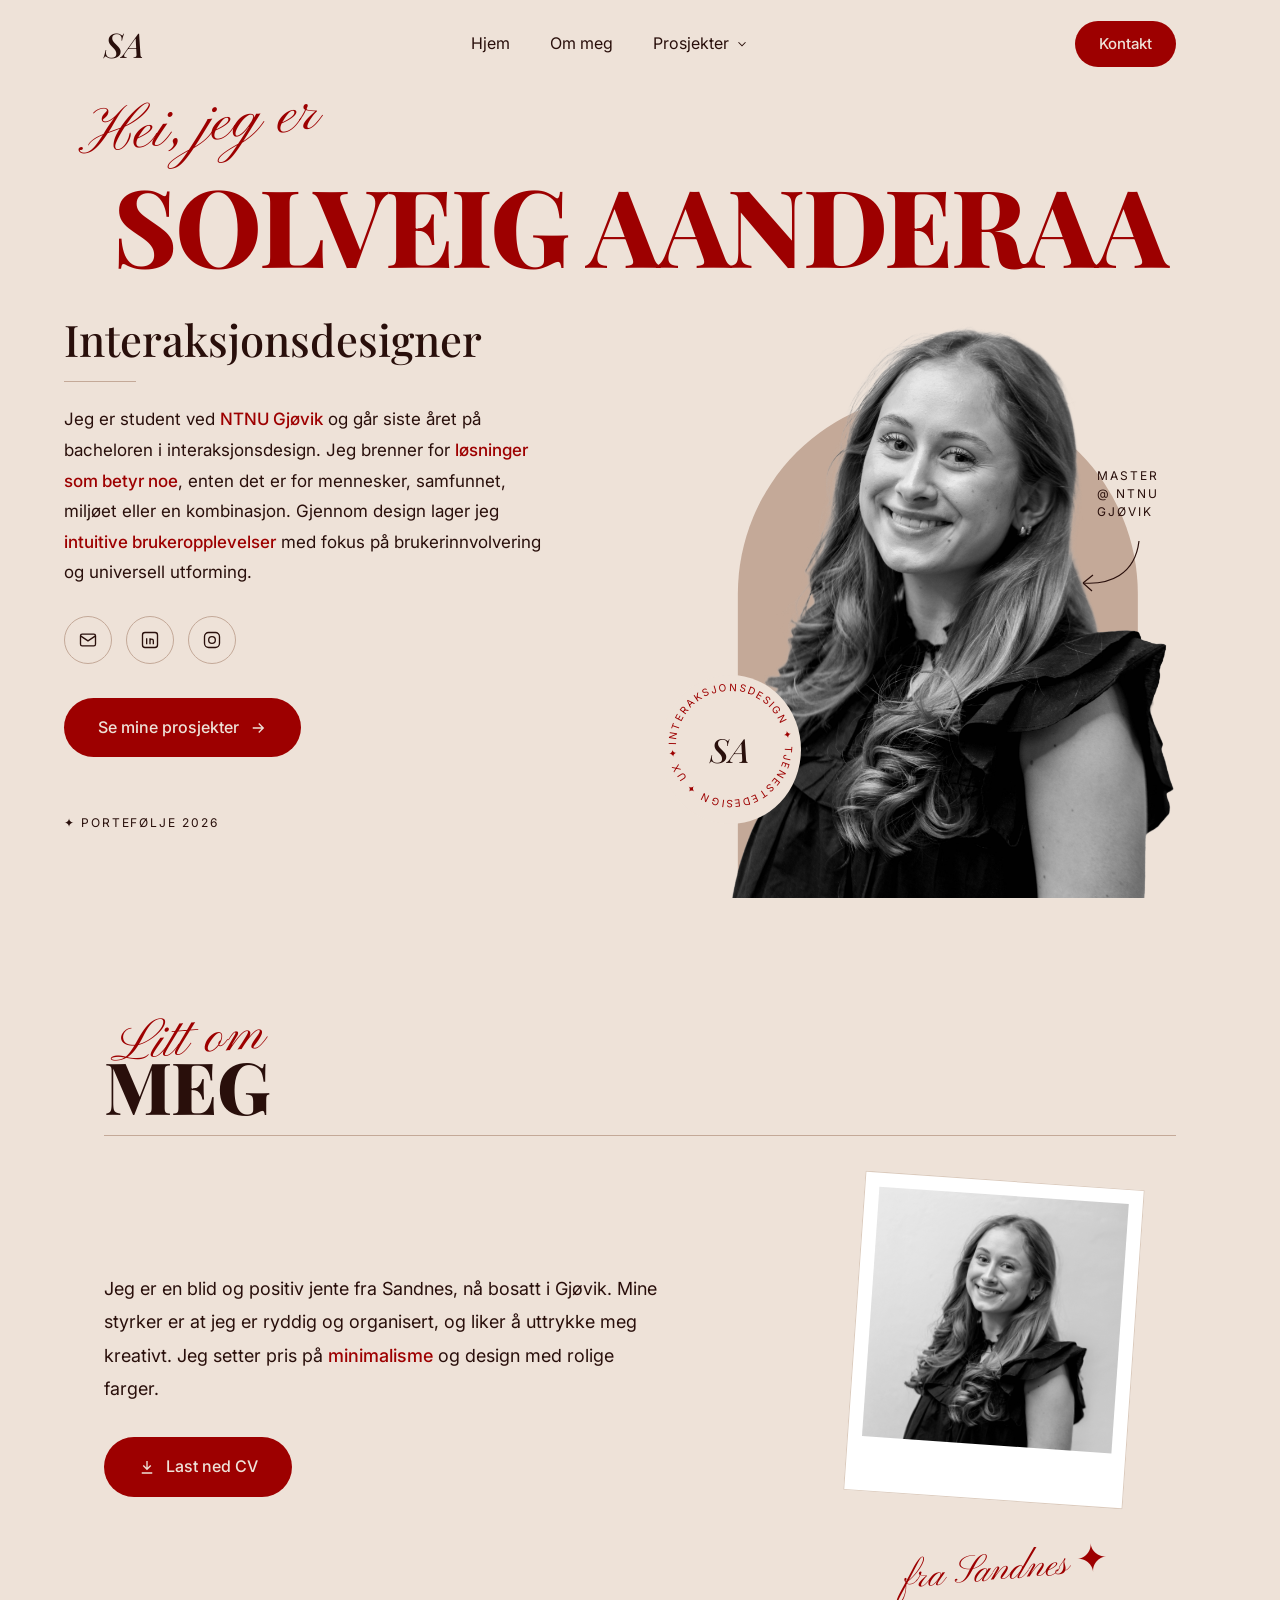
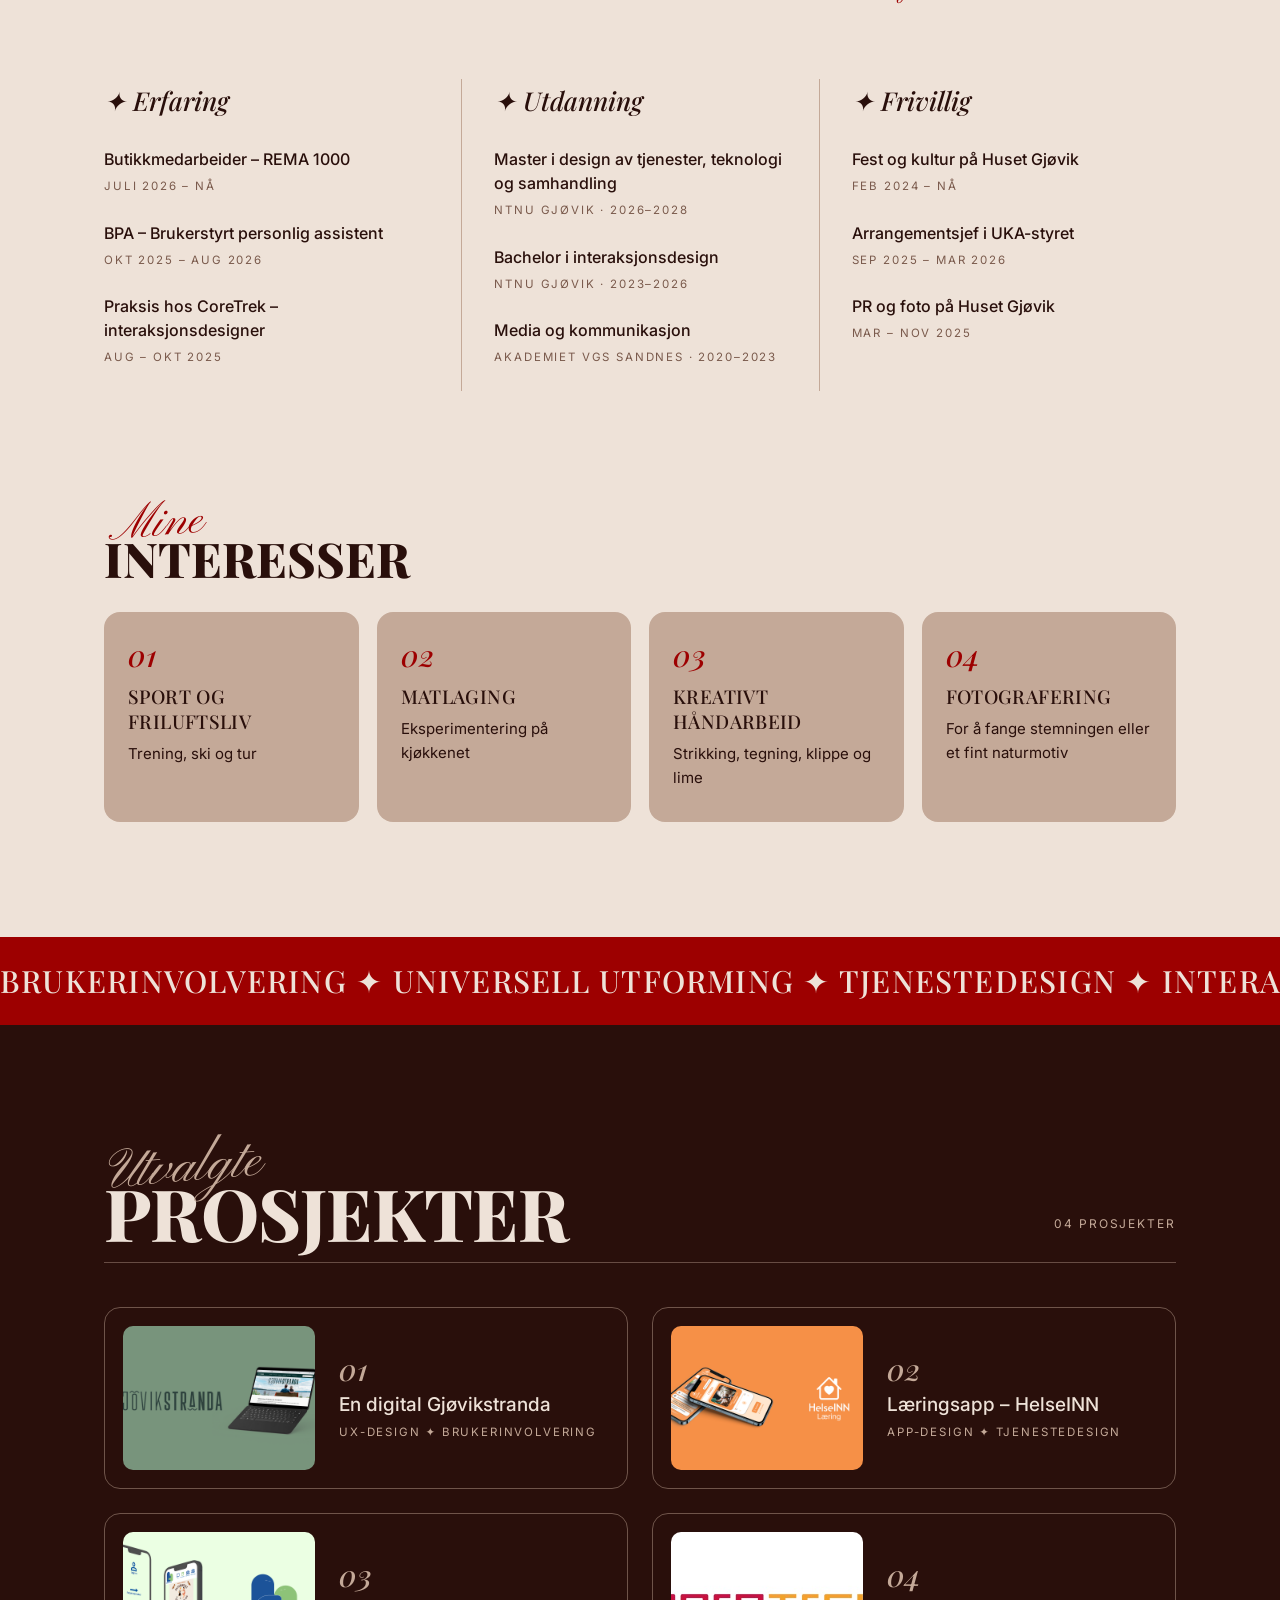
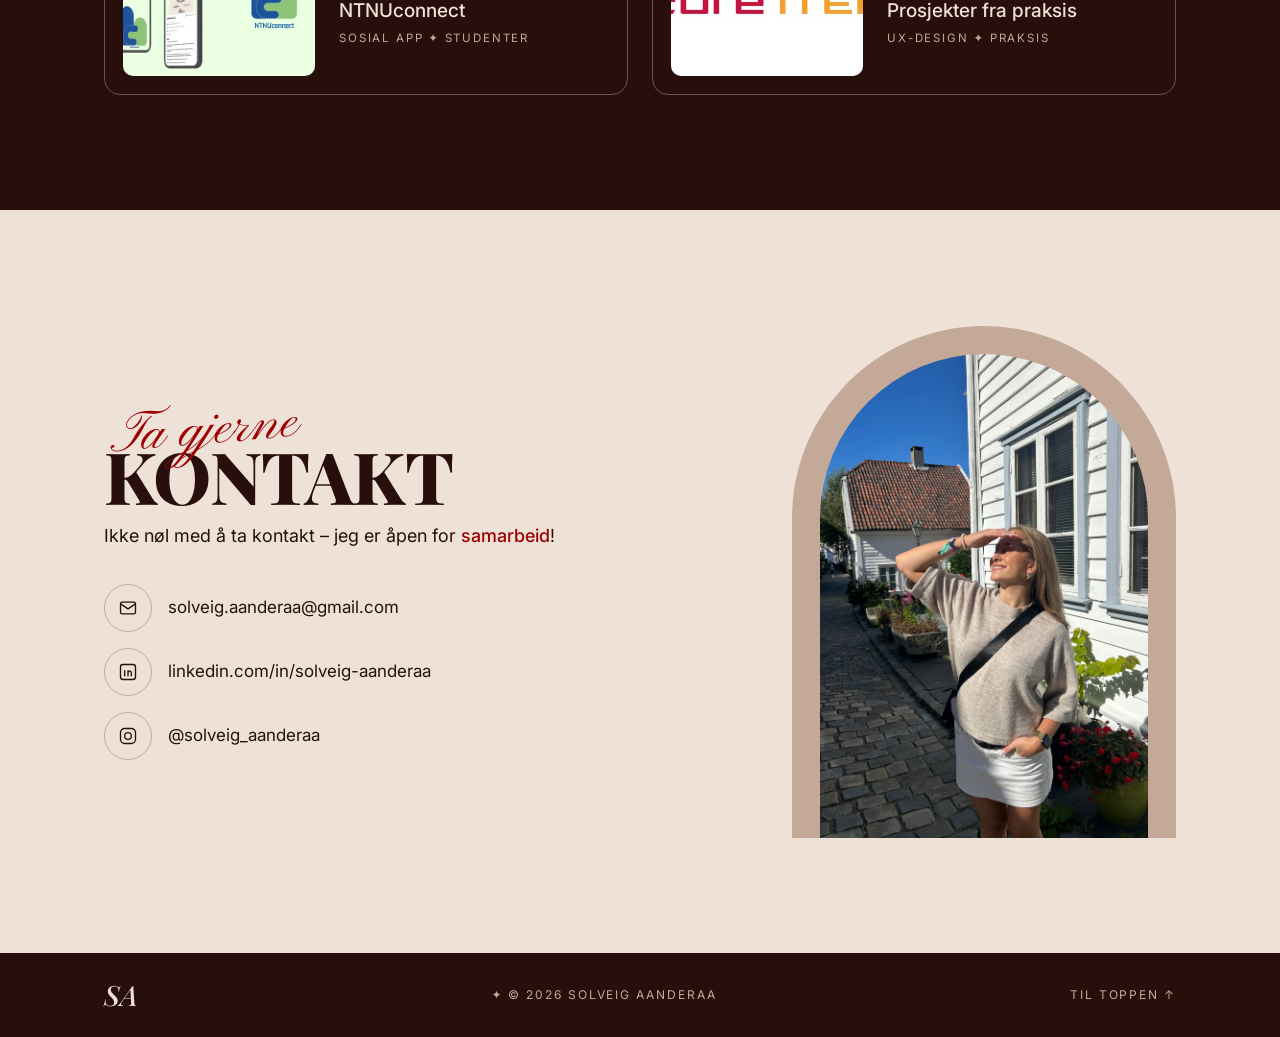
==== commit 24abe3cd: "Restore portfolio reference design and galleries" ====
--- a/index.html
+++ b/index.html
@@ -1,319 +1,201 @@
 <!DOCTYPE html>
 <html lang="no">
 <head>
-  <meta charset="UTF-8">
-  <meta name="viewport" content="width=device-width, initial-scale=1.0">
-  <link rel="icon" type="image/svg+xml" href="favicon.svg">
-  <title>Solveig Aanderaa – Interaksjonsdesigner</title>
-  <link rel="preconnect" href="https://fonts.googleapis.com">
-  <link rel="preconnect" href="https://fonts.gstatic.com" crossorigin>
-  <link href="https://fonts.googleapis.com/css2?family=Inter:wght@400;500;600&family=Playfair+Display:ital,wght@0,400;0,700;1,400&display=swap" rel="stylesheet">
-  <link rel="stylesheet" href="style.css">
+<meta charset="UTF-8">
+<meta name="viewport" content="width=device-width, initial-scale=1.0">
+<title>Solveig Aanderaa – Interaksjonsdesigner</title>
+<link rel="preconnect" href="https://fonts.googleapis.com">
+<link rel="preconnect" href="https://fonts.gstatic.com" crossorigin>
+<link href="https://fonts.googleapis.com/css2?family=Playfair+Display:ital,wght@0,500;0,800;1,500&family=Pinyon+Script&family=Inter:wght@400;500&display=swap" rel="stylesheet">
+<link rel="stylesheet" href="style.css">
 </head>
 <body>
-
-  <!-- NAVBAR -->
-  <nav class="navbar" id="navbar">
-    <a href="#hjem" class="navbar__logo">
-      <img src="images/logo.png" alt="Solveig Aanderaa">
-    </a>
-    <ul class="navbar__nav" role="list">
+<header class="nav">
+  <div class="wrap nav-inner">
+    <a href="#hjem" class="nav-logo" aria-label="Solveig Aanderaa – til toppen">SA</a>
+    <ul class="nav-links">
       <li><a href="#hjem">Hjem</a></li>
       <li><a href="#om">Om meg</a></li>
-      <li class="nav-item--sub">
-        <a href="#prosjekter">
-          Prosjekter
-          <span class="nav-chevron" aria-hidden="true">
-            <svg width="10" height="10" viewBox="0 0 10 10" fill="none" stroke="currentColor" stroke-width="1.8" stroke-linecap="round" stroke-linejoin="round"><polyline points="2 3 5 7 8 3"/></svg>
-          </span>
-        </a>
-        <div class="nav-sub">
-          <div class="nav-sub__inner">
-            <a href="gjovikstranda.html">En digital Gjøvikstranda</a>
-            <a href="helseinn.html">Læringsapp – HelseINN</a>
-            <a href="ntnusammen.html">NTNUconnect</a>
-            <a href="praksis.html">Prosjekter fra praksis</a>
-          </div>
-        </div>
+      <li class="has-drop">
+        <a href="#prosjekter">Prosjekter <svg viewBox="0 0 24 24" fill="none" stroke="currentColor" stroke-width="1.8" aria-hidden="true"><path d="M6 9l6 6 6-6"/></svg></a>
+        <ul class="drop">
+          <li><a href="gjovikstranda.html">En digital Gjøvikstranda</a></li>
+          <li><a href="helseinn.html">Læringsapp – HelseINN</a></li>
+          <li><a href="ntnusammen.html">NTNUconnect</a></li>
+          <li><a href="praksis.html">Prosjekter fra praksis</a></li>
+        </ul>
       </li>
-      <li><a href="#kontakt">Kontakt</a></li>
     </ul>
-    <button class="navbar__hamburger" id="hamburger" aria-label="Åpne meny" aria-expanded="false">
-      <span></span><span></span><span></span>
-    </button>
-    <div class="navbar__dropdown" id="dropdown">
+    <button class="nav-toggle" type="button" aria-label="Åpne meny" aria-expanded="false"><span></span></button>
+    <div class="nav-mobile">
       <a href="#hjem">Hjem</a>
       <a href="#om">Om meg</a>
       <a href="#prosjekter">Prosjekter</a>
       <a href="#kontakt">Kontakt</a>
     </div>
-  </nav>
-
-  <!-- HERO -->
-  <section id="hjem" class="hero">
-    <div class="hero__name-container">
-      <span class="hero__name">SOLVEIG AANDERAA</span>
-    </div>
-    <div class="hero__content">
-      <div class="hero__text">
-        <p class="hero__subtitle">Interaksjonsdesigner</p>
-        <p class="hero__ingress">
-          Jeg er student ved <strong class="hero-highlight">NTNU Gjøvik</strong> og går første året på <strong class="hero-highlight">masteren "Design av teknologi, tjenester og samhandling"</strong>.
-          Med bakgrunn i <strong class="hero-highlight">bachelor i interaksjonsdesign</strong> brenner jeg for <strong class="hero-highlight">løsninger som betyr noe</strong>, enten det er for mennesker, samfunnet, miljøet eller en kombinasjon.
-          Gjennom design lager jeg <strong class="hero-highlight">intuitive brukeropplevelser</strong> med fokus på brukerinnvolvering og universell utforming.
-        </p>
-        <div class="hero__social">
-          <a href="mailto:solveig.aanderaa@gmail.com" aria-label="E-post">
-            <svg width="18" height="18" viewBox="0 0 24 24" fill="none" stroke="currentColor" stroke-width="2" stroke-linecap="round" stroke-linejoin="round" aria-hidden="true"><rect x="2" y="4" width="20" height="16" rx="2"/><path d="m22 7-8.97 5.7a1.94 1.94 0 0 1-2.06 0L2 7"/></svg>
-          </a>
-          <a href="https://linkedin.com/in/solveig-aanderaa" target="_blank" rel="noopener" aria-label="LinkedIn">
-            <svg width="18" height="18" viewBox="0 0 24 24" fill="currentColor" aria-hidden="true"><path d="M16 8a6 6 0 0 1 6 6v7h-4v-7a2 2 0 0 0-2-2 2 2 0 0 0-2 2v7h-4v-7a6 6 0 0 1 6-6z"/><rect x="2" y="9" width="4" height="12"/><circle cx="4" cy="4" r="2"/></svg>
-          </a>
-          <a href="https://www.instagram.com/solveig_aanderaa/" target="_blank" rel="noopener" aria-label="Instagram">
-            <svg width="18" height="18" viewBox="0 0 24 24" fill="none" stroke="currentColor" stroke-width="2" stroke-linecap="round" stroke-linejoin="round" aria-hidden="true"><rect x="2" y="2" width="20" height="20" rx="5" ry="5"/><path d="M16 11.37A4 4 0 1 1 12.63 8 4 4 0 0 1 16 11.37z"/><line x1="17.5" y1="6.5" x2="17.51" y2="6.5"/></svg>
-          </a>
-        </div>
-        <a href="#prosjekter" class="btn btn--dark">Se mine prosjekter</a>
-      </div>
-      <div class="hero__image">
-        <img src="images/solveig-aanderaa.png" alt="Solveig Aanderaa">
-      </div>
-    </div>
-  </section>
-
-  <!-- OM MEG -->
-  <section id="om">
-    <div class="section-wrap">
-      <h2 class="section-title fade-in">Om meg</h2>
-      <p class="about__intro fade-in">
-        Jeg er en blid og positiv jente fra Sandnes, nå bosatt i Gjøvik. Mine styrker er at jeg er ryddig og organisert, og liker å uttrykke meg kreativt.
-        Jeg setter pris  på minimalisme og design med rolige farger.
-      </p>
-      <div class="about__columns fade-in">
-        <div class="about__col">
-          <p class="about__col-title">Erfaring</p>
-          <ul class="experience-list">
-             <li class="experience-item">
-              <p class="experience-item__title">Butikkmedarbeider – Rema 1000</p>
-              <p class="experience-item__date">Juli 2026 – Nå</p>
-            </li>
-            <li class="experience-item">
-              <p class="experience-item__title">BPA – Brukerstyrt personlig assistent</p>
-              <p class="experience-item__date">Oktober 2025 – August 2026</p>
-            </li>
-            <li class="experience-item experience-item--featured">
-              <p class="experience-item__title">Praksisplass hos CoreTrek – interaksjonsdesigner</p>
-              <p class="experience-item__date">August – Oktober 2025</p>
-            </li>
-          </ul>
-        </div>
-        <div class="about__col">
-          <p class="about__col-title">Utdanning</p>
-          <ul class="experience-list">
-            <li class="experience-item">
-              <p class="experience-item__title">Master i design av teknologi, tjenester og samhandling</p>
-              <p class="experience-item__date">NTNU Gjøvik · 2026–2028</p>
-            </li>
-            <li class="experience-item">
-              <p class="experience-item__title">Bachelor i interaksjonsdesign</p>
-              <p class="experience-item__date">NTNU Gjøvik · 2023–2026</p>
-            </li>
-            <li class="experience-item">
-              <p class="experience-item__title">Media og kommunikasjon</p>
-              <p class="experience-item__date">Akademiet VGS Sandnes · 2020–2023</p>
-            </li>
-          </ul>
-        </div>
-        <div class="about__col">
-          <p class="about__col-title">Frivillig arbeid</p>
-          <ul class="experience-list">
-            <li class="experience-item">
-              <p class="experience-item__title">Fest og kultur på Huset Gjøvik</p>
-              <p class="experience-item__date">Februar 2024 – nå</p>
-            </li>
-            <li class="experience-item">
-              <p class="experience-item__title">Arrangementsjef i UKA-styret</p>
-              <p class="experience-item__date">September 2025 – Mars 2026</p>
-            </li>
-            <li class="experience-item">
-              <p class="experience-item__title">PR og foto på Huset Gjøvik</p>
-              <p class="experience-item__date">Mars 2025 – November 2025</p>
-            </li>
-          </ul>
-        </div>
-      </div>
-      <a href="CV.pdf" target="_blank" rel="noopener" class="btn btn--dark fade-in">Last ned CV</a>
-
-      <!-- INTERESSER -->
-      <div style="margin-top: 4rem;">
-        <h3 class="about__col-title fade-in" style="font-size:0.75rem; letter-spacing:0.1em; text-transform:uppercase; color:var(--accent-dark); margin-bottom:1.5rem;">Interesser</h3>
-        <div class="interests-grid">
-
-          <div class="interest-card fade-in" role="button" tabindex="0" data-interest="friluftsliv" aria-label="Åpne lysbildefremvisning for Sport og friluftsliv">
-            <div class="interest-card__icon">
-              <svg viewBox="0 0 100 100" fill="none" stroke="currentColor" stroke-width="2.5" stroke-linecap="round" stroke-linejoin="round">
-                <polyline points="8,82 47,22 86,82"/>
-                <polyline points="44,82 63,52 82,82"/>
-                <line x1="5" y1="82" x2="95" y2="82"/>
-                <polyline points="38,46 47,22 56,46"/>
-                <circle cx="78" cy="22" r="7" fill="currentColor" opacity="0.15" stroke="currentColor"/>
-              </svg>
-            </div>
-            <h3>Sport og friluftsliv</h3>
-            <p>Trening, ski og tur</p>
-          </div>
-
-          <div class="interest-card fade-in" role="button" tabindex="0" data-interest="matlaging" aria-label="Åpne lysbildefremvisning for Matlaging">
-            <div class="interest-card__icon">
-              <svg viewBox="0 0 100 100" fill="none" stroke="currentColor" stroke-width="2.5" stroke-linecap="round" stroke-linejoin="round">
-                <path d="M24,52 Q22,78 50,78 Q78,78 76,52 Z"/>
-                <rect x="18" y="46" width="64" height="9" rx="4"/>
-                <path d="M24,52 Q12,49 14,37"/>
-                <path d="M76,52 Q88,49 86,37"/>
-                <path d="M20,46 Q50,34 80,46"/>
-                <circle cx="50" cy="34" r="6"/>
-                <path d="M34,32 Q31,22 34,14" opacity="0.5"/>
-                <path d="M50,32 Q47,22 50,14" opacity="0.5"/>
-                <path d="M66,32 Q63,22 66,14" opacity="0.5"/>
-              </svg>
-            </div>
-            <h3>Matlaging</h3>
-            <p>Eksperimentering på kjøkkenet</p>
-          </div>
-
-          <div class="interest-card fade-in" role="button" tabindex="0" data-interest="kreativt" aria-label="Åpne lysbildefremvisning for Kreativt håndarbeid">
-            <div class="interest-card__icon">
-              <svg viewBox="0 0 100 100" fill="none" stroke="currentColor" stroke-width="2.5" stroke-linecap="round" stroke-linejoin="round">
-                <circle cx="50" cy="62" r="26"/>
-                <path d="M32,46 Q50,37 68,62"/>
-                <path d="M27,60 Q43,50 70,58"/>
-                <path d="M32,74 Q49,82 66,63"/>
-                <line x1="36" y1="36" x2="41" y2="54"/>
-                <line x1="59" y1="54" x2="64" y2="36"/>
-                <circle cx="35" cy="32" r="4" fill="currentColor" opacity="0.6"/>
-                <circle cx="65" cy="32" r="4" fill="currentColor" opacity="0.6"/>
-              </svg>
-            </div>
-            <h3>Kreativt håndarbeid</h3>
-            <p>Strikking, tegning, klippe og lime</p>
-          </div>
-
-          <div class="interest-card fade-in" role="button" tabindex="0" data-interest="fotografering" aria-label="Åpne lysbildefremvisning for Fotografering">
-            <div class="interest-card__icon">
-              <svg viewBox="0 0 100 100" fill="none" stroke="currentColor" stroke-width="2.5" stroke-linecap="round" stroke-linejoin="round">
-                <rect x="10" y="34" width="80" height="52" rx="8"/>
-                <path d="M30,34 L33,20 L58,20 L61,34"/>
-                <circle cx="50" cy="60" r="16"/>
-                <circle cx="50" cy="60" r="9"/>
-                <circle cx="44" cy="53" r="3" fill="currentColor" opacity="0.2"/>
-                <circle cx="76" cy="28" r="5"/>
-                <rect x="14" y="40" width="12" height="7" rx="2" fill="currentColor" opacity="0.15"/>
-              </svg>
-            </div>
-            <h3>Fotografering</h3>
-            <p>For å fange stemningen eller et fint naturmotiv</p>
-          </div>
-
-        </div>
-      </div>
-    </div>
-  </section>
-
-  <!-- PROSJEKTER -->
-  <section id="prosjekter" class="projects-bg">
-    <div class="section-wrap">
-      <h2 class="section-title fade-in">Prosjekter</h2>
-
-      <div class="projects-grid">
-        <a href="gjovikstranda.html" class="project-card fade-in">
-          <img class="project-card__img" src="images/Gjøvikstranda.png" alt="En digital Gjøvikstranda" loading="lazy">
-          <div class="project-card__body">
-            <p class="project-card__tag">UX-design · Brukerinnvolvering</p>
-            <h3 class="project-card__title">En digital Gjøvikstranda</h3>
-          </div>
-        </a>
-        <a href="helseinn.html" class="project-card fade-in">
-          <img class="project-card__img" src="images/helseinn.png" alt="Læringsapp – HelseINN" loading="lazy">
-          <div class="project-card__body">
-            <p class="project-card__tag">App-design · Tjenestedesign</p>
-            <h3 class="project-card__title">Læringsapp – HelseINN</h3>
-          </div>
-        </a>
-        <a href="ntnusammen.html" class="project-card fade-in">
-          <img class="project-card__img" src="images/ntnuConnect.png" alt="NTNUconnect" loading="lazy">
-          <div class="project-card__body">
-            <p class="project-card__tag">Sosial app · Studenter</p>
-            <h3 class="project-card__title">NTNUconnect</h3>
-          </div>
-        </a>
-        <a href="praksis.html" class="project-card fade-in">
-          <img class="project-card__img" src="images/praksis.jpeg" alt="Prosjekter fra praksis" loading="lazy">
-          <div class="project-card__body">
-            <p class="project-card__tag">UX Design · Praksis</p>
-            <h3 class="project-card__title">Prosjekter fra praksis</h3>
-          </div>
-        </a>
-      </div>
-    </div>
-  </section>
-
-  <!-- KONTAKT -->
-  <section id="kontakt">
-    <div class="section-wrap contact__wrapper">
-      <div class="contact__content">
-        <h2 class="contact__heading fade-in">Kontakt meg gjerne!</h2>
-        <p class="contact__sub fade-in">Ikke nøl med å ta kontakt, jeg er åpen for samarbeid!</p>
-        <ul class="contact__list" role="list">
-          <li class="contact__item fade-in">
-            <a href="mailto:solveig.aanderaa@gmail.com">
-              <span class="contact__icon" aria-hidden="true">
-                <svg width="18" height="18" viewBox="0 0 24 24" fill="none" stroke="currentColor" stroke-width="2" stroke-linecap="round" stroke-linejoin="round"><rect x="2" y="4" width="20" height="16" rx="2"/><path d="m22 7-8.97 5.7a1.94 1.94 0 0 1-2.06 0L2 7"/></svg>
-              </span>
-              solveig.aanderaa@gmail.com
-            </a>
-          </li>
-          <li class="contact__item fade-in">
-            <a href="https://linkedin.com/in/solveig-aanderaa" target="_blank" rel="noopener">
-              <span class="contact__icon" aria-hidden="true">
-                <svg width="18" height="18" viewBox="0 0 24 24" fill="currentColor"><path d="M16 8a6 6 0 0 1 6 6v7h-4v-7a2 2 0 0 0-2-2 2 2 0 0 0-2 2v7h-4v-7a6 6 0 0 1 6-6z"/><rect x="2" y="9" width="4" height="12"/><circle cx="4" cy="4" r="2"/></svg>
-              </span>
-              linkedin.com/in/solveig-aanderaa
-            </a>
-          </li>
-          <li class="contact__item fade-in">
-            <a href="https://www.instagram.com/solveig_aanderaa/" target="_blank" rel="noopener">
-              <span class="contact__icon" aria-hidden="true">
-                <svg width="18" height="18" viewBox="0 0 24 24" fill="none" stroke="currentColor" stroke-width="2" stroke-linecap="round" stroke-linejoin="round"><rect x="2" y="2" width="20" height="20" rx="5" ry="5"/><path d="M16 11.37A4 4 0 1 1 12.63 8 4 4 0 0 1 16 11.37z"/><line x1="17.5" y1="6.5" x2="17.51" y2="6.5"/></svg>
-              </span>
-              @solveig_aanderaa
-            </a>
-          </li>
-        </ul>
-      </div>
-      <img src="images/kontakt.jpeg" alt="Solveig Aanderaa" class="contact__image fade-in">
-    </div>
-  </section>
-
-  <!-- FOOTER -->
-  <footer class="footer">
-    <p class="footer__copy">© 2026 Solveig Aanderaa</p>
-    <div class="footer__social">
-      <a href="mailto:solveig.aanderaa@gmail.com" aria-label="E-post">
-        <svg width="18" height="18" viewBox="0 0 24 24" fill="none" stroke="currentColor" stroke-width="2" stroke-linecap="round" stroke-linejoin="round" aria-hidden="true"><rect x="2" y="4" width="20" height="16" rx="2"/><path d="m22 7-8.97 5.7a1.94 1.94 0 0 1-2.06 0L2 7"/></svg>
-      </a>
-      <a href="https://linkedin.com/in/solveig-aanderaa" target="_blank" rel="noopener" aria-label="LinkedIn">
-        <svg width="18" height="18" viewBox="0 0 24 24" fill="currentColor" aria-hidden="true"><path d="M16 8a6 6 0 0 1 6 6v7h-4v-7a2 2 0 0 0-2-2 2 2 0 0 0-2 2v7h-4v-7a6 6 0 0 1 6-6z"/><rect x="2" y="9" width="4" height="12"/><circle cx="4" cy="4" r="2"/></svg>
-      </a>
-      <a href="https://www.instagram.com/solveig_aanderaa/" target="_blank" rel="noopener" aria-label="Instagram">
-        <svg width="18" height="18" viewBox="0 0 24 24" fill="none" stroke="currentColor" stroke-width="2" stroke-linecap="round" stroke-linejoin="round" aria-hidden="true"><rect x="2" y="2" width="20" height="20" rx="5" ry="5"/><path d="M16 11.37A4 4 0 1 1 12.63 8 4 4 0 0 1 16 11.37z"/><line x1="17.5" y1="6.5" x2="17.51" y2="6.5"/></svg>
-      </a>
-    </div>
-  </footer>
-
-  <a href="#" class="back-to-top" id="backToTop" aria-label="Til toppen">
-    <svg width="18" height="18" viewBox="0 0 24 24" fill="none" stroke="currentColor" stroke-width="2.5" stroke-linecap="round" stroke-linejoin="round" aria-hidden="true"><polyline points="18 15 12 9 6 15"/></svg>
-  </a>
-
-  <script src="script.js"></script>
+    <a href="#kontakt" class="nav-cta">Kontakt</a>
+  </div>
+</header>
+
+<main>
+<section class="hero" id="hjem">
+  <span class="script hero-script" aria-hidden="true">Hei, jeg er</span>
+  <h1 class="hero-name">SOLVEIG AANDERAA</h1>
+
+  <div class="hero-body">
+    <div class="hero-text">
+      <h2 class="hero-sub">Interaksjonsdesigner</h2>
+      <div class="short-rule" aria-hidden="true"></div>
+      <p>Jeg er student ved <span class="hl">NTNU Gjøvik</span> og går siste året på bacheloren i interaksjonsdesign. Jeg brenner for <span class="hl">løsninger som betyr noe</span>, enten det er for mennesker, samfunnet, miljøet eller en kombinasjon. Gjennom design lager jeg <span class="hl">intuitive brukeropplevelser</span> med fokus på brukerinnvolvering og universell utforming.</p>
+      <div class="socials">
+        <a class="icon-circle" href="mailto:solveig.aanderaa@gmail.com" aria-label="E-post"><svg viewBox="0 0 24 24" fill="none" stroke="currentColor" stroke-width="1.6" aria-hidden="true"><rect x="3" y="5" width="18" height="14" rx="2"/><path d="M3 7l9 6 9-6"/></svg></a>
+        <a class="icon-circle" href="https://linkedin.com/in/solveig-aanderaa" aria-label="LinkedIn"><svg viewBox="0 0 24 24" fill="none" stroke="currentColor" stroke-width="1.6" aria-hidden="true"><rect x="3" y="3" width="18" height="18" rx="3"/><path d="M8 10v7M8 7v.01M12 17v-4a2 2 0 0 1 4 0v4M12 10v7"/></svg></a>
+        <a class="icon-circle" href="https://www.instagram.com/solveig_aanderaa/" aria-label="Instagram"><svg viewBox="0 0 24 24" fill="none" stroke="currentColor" stroke-width="1.6" aria-hidden="true"><rect x="3" y="3" width="18" height="18" rx="5"/><circle cx="12" cy="12" r="4"/><path d="M17.5 6.5v.01"/></svg></a>
+      </div>
+      <a href="#prosjekter" class="btn">Se mine prosjekter <svg viewBox="0 0 24 24" fill="none" stroke="currentColor" stroke-width="1.8" aria-hidden="true"><path d="M5 12h14M13 6l6 6-6 6"/></svg></a>
+      <div class="label hero-foot">✦ Portefølje 2026</div>
+    </div>
+
+    <div class="hero-visual">
+      <div class="hero-arch" aria-hidden="true"></div>
+      <img class="hero-photo" src="images/solveig-aanderaa.png" alt="Solveig Aanderaa">
+      <div class="badge" aria-hidden="true">
+        <svg viewBox="0 0 160 160">
+          <defs><path id="badge-circle" d="M80 80 m-62 0 a62 62 0 1 1 124 0 a62 62 0 1 1 -124 0"/></defs>
+          <text font-family="Inter, sans-serif" font-size="11.5" fill="#9D0000"><textPath href="#badge-circle" textLength="385" lengthAdjust="spacing">INTERAKSJONSDESIGN ✦ TJENESTEDESIGN ✦ UX ✦</textPath></text>
+        </svg>
+        <span>SA</span>
+      </div>
+      <div class="hero-label">Master<br>@ NTNU<br>Gjøvik</div>
+      <svg class="hero-arrow" viewBox="0 0 76 60" fill="none" stroke="currentColor" stroke-width="1.2" aria-hidden="true"><path d="M66 4 C62 38 36 48 10 46"/><path d="M10 46 L20 38 M10 46 L19 54"/></svg>
+    </div>
+  </div>
+</section>
+
+<section class="section" id="om">
+  <div class="wrap">
+    <div class="sec-head">
+      <span class="script" aria-hidden="true">Litt om</span>
+      <h2 class="sec-title">MEG</h2>
+      <div class="sec-rule" aria-hidden="true"></div>
+    </div>
+
+    <div class="about-grid">
+      <div>
+        <p>Jeg er en blid og positiv jente fra Sandnes, nå bosatt i Gjøvik. Mine styrker er at jeg er ryddig og organisert, og liker å uttrykke meg kreativt. Jeg setter pris på <span class="hl">minimalisme</span> og design med rolige farger.</p>
+        <a href="CV.pdf" class="btn"><svg viewBox="0 0 24 24" fill="none" stroke="currentColor" stroke-width="1.8" aria-hidden="true"><path d="M12 4v11M7 10l5 5 5-5M5 20h14"/></svg> Last ned CV</a>
+      </div>
+      <div class="polaroid-wrap">
+        <figure class="polaroid">
+          <img src="images/solveig-aanderaa.jpg" alt="Solveig Aanderaa">
+        </figure>
+        <span class="script polaroid-caption" aria-hidden="true">fra Sandnes ✦</span>
+      </div>
+    </div>
+
+    <div class="cv-cols">
+      <div class="cv-col">
+        <h3>✦ Erfaring</h3>
+        <div class="cv-item"><strong>Butikkmedarbeider – REMA 1000</strong><span class="label">Juli 2026 – nå</span></div>
+        <div class="cv-item"><strong>BPA – Brukerstyrt personlig assistent</strong><span class="label">Okt 2025 – aug 2026</span></div>
+        <div class="cv-item"><strong>Praksis hos CoreTrek – interaksjonsdesigner</strong><span class="label">Aug – okt 2025</span></div>
+      </div>
+      <div class="cv-col">
+        <h3>✦ Utdanning</h3>
+        <div class="cv-item"><strong>Master i design av tjenester, teknologi og samhandling</strong><span class="label">NTNU Gjøvik · 2026–2028</span></div>
+        <div class="cv-item"><strong>Bachelor i interaksjonsdesign</strong><span class="label">NTNU Gjøvik · 2023–2026</span></div>
+        <div class="cv-item"><strong>Media og kommunikasjon</strong><span class="label">Akademiet VGS Sandnes · 2020–2023</span></div>
+      </div>
+      <div class="cv-col">
+        <h3>✦ Frivillig</h3>
+        <div class="cv-item"><strong>Fest og kultur på Huset Gjøvik</strong><span class="label">Feb 2024 – nå</span></div>
+        <div class="cv-item"><strong>Arrangementsjef i UKA-styret</strong><span class="label">Sep 2025 – mar 2026</span></div>
+        <div class="cv-item"><strong>PR og foto på Huset Gjøvik</strong><span class="label">Mar – nov 2025</span></div>
+      </div>
+    </div>
+
+    <div class="interests-head">
+      <span class="script" aria-hidden="true">Mine</span>
+      <h3 class="interests-title">INTERESSER</h3>
+    </div>
+    <div class="interests">
+      <div class="interest-card" role="button" tabindex="0" data-interest="friluftsliv" aria-label="Åpne lysbildefremvisning for Sport og friluftsliv"><div class="num">01</div><h4>Sport og friluftsliv</h4><p>Trening, ski og tur</p></div>
+      <div class="interest-card" role="button" tabindex="0" data-interest="matlaging" aria-label="Åpne lysbildefremvisning for Matlaging"><div class="num">02</div><h4>Matlaging</h4><p>Eksperimentering på kjøkkenet</p></div>
+      <div class="interest-card" role="button" tabindex="0" data-interest="kreativt" aria-label="Åpne lysbildefremvisning for Kreativt håndarbeid"><div class="num">03</div><h4>Kreativt håndarbeid</h4><p>Strikking, tegning, klippe og lime</p></div>
+      <div class="interest-card" role="button" tabindex="0" data-interest="fotografering" aria-label="Åpne lysbildefremvisning for Fotografering"><div class="num">04</div><h4>Fotografering</h4><p>For å fange stemningen eller et fint naturmotiv</p></div>
+    </div>
+  </div>
+</section>
+
+<div class="marquee">
+  <div class="marquee-track">
+    <span>BRUKERINVOLVERING ✦ UNIVERSELL UTFORMING ✦ TJENESTEDESIGN ✦ INTERAKSJONSDESIGN ✦</span>
+    <span aria-hidden="true">BRUKERINVOLVERING ✦ UNIVERSELL UTFORMING ✦ TJENESTEDESIGN ✦ INTERAKSJONSDESIGN ✦</span>
+  </div>
+</div>
+
+<section class="section projects" id="prosjekter">
+  <div class="wrap">
+    <div class="sec-head">
+      <span class="script" aria-hidden="true">Utvalgte</span>
+      <div class="projects-head-row">
+        <h2 class="sec-title">PROSJEKTER</h2>
+        <span class="label">04 prosjekter</span>
+      </div>
+      <div class="sec-rule" aria-hidden="true"></div>
+    </div>
+
+    <div class="project-grid">
+      <a class="project-card" href="gjovikstranda.html">
+        <img src="images/Gjøvikstranda.png" alt="En digital Gjøvikstranda">
+        <div><div class="num">01</div><h3>En digital Gjøvikstranda</h3><div class="label">UX-design ✦ Brukerinvolvering</div></div>
+      </a>
+      <a class="project-card" href="helseinn.html">
+        <img src="images/helseinn.png" alt="Læringsapp – HelseINN">
+        <div><div class="num">02</div><h3>Læringsapp – HelseINN</h3><div class="label">App-design ✦ Tjenestedesign</div></div>
+      </a>
+      <a class="project-card" href="ntnusammen.html">
+        <img src="images/ntnuConnect.png" alt="NTNUconnect">
+        <div><div class="num">03</div><h3>NTNUconnect</h3><div class="label">Sosial app ✦ Studenter</div></div>
+      </a>
+      <a class="project-card" href="praksis.html">
+        <img src="images/praksis.jpeg" alt="Prosjekter fra praksis">
+        <div><div class="num">04</div><h3>Prosjekter fra praksis</h3><div class="label">UX-design ✦ Praksis</div></div>
+      </a>
+    </div>
+  </div>
+</section>
+
+<section class="section" id="kontakt">
+  <div class="wrap contact-grid">
+    <div>
+      <div class="sec-head">
+        <span class="script" aria-hidden="true">Ta gjerne</span>
+        <h2 class="sec-title">KONTAKT</h2>
+      </div>
+      <p>Ikke nøl med å ta kontakt – jeg er åpen for <span class="hl">samarbeid</span>!</p>
+      <ul class="contact-list">
+        <li><a href="mailto:solveig.aanderaa@gmail.com"><span class="icon-circle"><svg viewBox="0 0 24 24" fill="none" stroke="currentColor" stroke-width="1.6" aria-hidden="true"><rect x="3" y="5" width="18" height="14" rx="2"/><path d="M3 7l9 6 9-6"/></svg></span>solveig.aanderaa@gmail.com</a></li>
+        <li><a href="https://linkedin.com/in/solveig-aanderaa"><span class="icon-circle"><svg viewBox="0 0 24 24" fill="none" stroke="currentColor" stroke-width="1.6" aria-hidden="true"><rect x="3" y="3" width="18" height="18" rx="3"/><path d="M8 10v7M8 7v.01M12 17v-4a2 2 0 0 1 4 0v4M12 10v7"/></svg></span>linkedin.com/in/solveig-aanderaa</a></li>
+        <li><a href="https://www.instagram.com/solveig_aanderaa/"><span class="icon-circle"><svg viewBox="0 0 24 24" fill="none" stroke="currentColor" stroke-width="1.6" aria-hidden="true"><rect x="3" y="3" width="18" height="18" rx="5"/><circle cx="12" cy="12" r="4"/><path d="M17.5 6.5v.01"/></svg></span>@solveig_aanderaa</a></li>
+      </ul>
+    </div>
+    <div class="contact-visual">
+      <div class="contact-arch-bg" aria-hidden="true"></div>
+      <img class="contact-photo" src="images/kontakt.jpeg" alt="Solveig Aanderaa">
+    </div>
+  </div>
+</section>
+</main>
+
+<footer class="footer">
+  <div class="wrap footer-inner">
+    <span class="nav-logo">SA</span>
+    <span class="label">✦ © 2026 Solveig Aanderaa</span>
+    <a href="#hjem" class="label">Til toppen ↑</a>
+  </div>
+</footer>
+
+<script src="script.js"></script>
 </body>
 </html>
--- a/style.css
+++ b/style.css
@@ -1,925 +1,250 @@
-@import url('https://fonts.googleapis.com/css2?family=Inter:wght@400;500;600;700&family=Playfair+Display:wght@400;500;600;700&family=Pinyon+Script&display=swap');
-
-/* === RESET & BASE === */
-*, *::before, *::after { box-sizing: border-box; margin: 0; padding: 0; }
-
-html, body { overflow-x: hidden; scroll-behavior: smooth; max-width: 100%; }
-
-:root {
-  --color-cream: #EEE2D8;
-  --color-cherry: #9D0000;
-  --color-wafer: #C4A998;
-  --color-coffee: #290F0B;
-  --accent-dark: #463f3a;
-  --accent-mid: #8a817c;
-  --accent-light: #bcb8b1;
-  --radius: 20px;
-  --t: 0.3s ease;
-}
-
-body:not(.project-page) {
-  font-family: 'Inter', sans-serif;
-  font-size: 16px;
-  color: var(--color-coffee);
-  background: var(--color-cream);
-  line-height: 1.7;
-}
-
-body.project-page {
-  background: var(--color-cream);
-  font-family: 'Inter', sans-serif;
-  color: var(--color-coffee);
-}
-
-h1, h2, h3, h4 { font-family: 'Playfair Display', serif; }
-body:not(.project-page) h1,
-body:not(.project-page) h2,
-body:not(.project-page) h3,
-body:not(.project-page) h4 { color: var(--color-coffee); }
-.project-page h1,
-.project-page h2,
-.project-page h3,
-.project-page h4,
-.project-page p,
-.project-page li,
-.project-page a,
-.project-page span,
-.project-page label,
-.project-page button {
-  font-family: 'Inter', sans-serif;
-}
-img { display: block; max-width: 100%; }
-
-.script-accent {
-  font-family: 'Pinyon Script', cursive;
-  font-size: clamp(2rem, 4vw, 3.4rem);
-  line-height: 0.9;
-  letter-spacing: 0;
-  transform: rotate(-5deg);
-  display: inline-block;
-  color: var(--color-cherry);
-}
-
-/* === NAVBAR === */
-.navbar {
-  position: fixed; top: 0; left: 0; right: 0; z-index: 1000;
-  display: flex; align-items: center; justify-content: space-between;
-  padding: 1.5rem 3rem;
-  background: var(--color-cream);
-  transition: padding var(--t), background var(--t), box-shadow var(--t);
-}
-
-.navbar.scrolled {
-  padding: 0.875rem 3rem;
-  background: rgba(238,226,216,0.92);
-  backdrop-filter: blur(14px);
-  -webkit-backdrop-filter: blur(14px);
-  box-shadow: 0 1px 0 rgba(41,15,11,0.08);
-}
-
-.navbar--project {
-  background: var(--color-cream);
-  backdrop-filter: blur(16px);
-  -webkit-backdrop-filter: blur(16px);
-}
-.navbar--project.scrolled {
-  background: rgba(238,226,216,0.92);
-}
-.navbar--project:not(.scrolled) .navbar__nav a,
-.navbar--project:not(.scrolled) .navbar__logo img { filter: none; }
-.navbar--project:not(.scrolled) .navbar__nav a::after { background: var(--color-coffee); }
-.navbar--project:not(.scrolled) .navbar__hamburger span { background: var(--color-coffee); }
-
-.navbar__logo { text-decoration: none; line-height: 0; }
-.navbar__logo img { height: 65px; }
-
-.navbar__nav {
-  list-style: none; display: flex; gap: 2.5rem;
-  position: absolute; left: 50%; transform: translateX(-50%);
-}
-
-.navbar__nav a {
-  font-size: 0.9rem; font-weight: 500; text-decoration: none;
-  color: var(--color-coffee); position: relative; padding-bottom: 3px;
-}
-
-.navbar__nav a::after {
-  content: ''; position: absolute; bottom: 0; left: 0;
-  width: 0; height: 1px; background: var(--color-coffee);
-  transition: width 0.3s ease;
-}
-
-.navbar__nav a:hover::after { width: 100%; }
-
-.navbar__nav a:focus-visible,
-.navbar__dropdown a:focus-visible,
-.navbar__hamburger:focus-visible,
-.nav-sub__inner a:focus-visible,
-.btn:focus-visible,
-.back-to-top:focus-visible {
-  outline: 3px solid var(--color-cherry);
-  outline-offset: 3px;
-}
-
-.navbar__hamburger {
-  display: none; flex-direction: column; gap: 5px;
-  background: none; border: none; cursor: pointer; padding: 4px;
-}
-
-.navbar__hamburger span {
-  display: block; width: 24px; height: 2px; background: var(--color-coffee);
-  transition: all 0.3s ease; transform-origin: center;
-}
-
-.navbar__hamburger.open span:nth-child(1) { transform: translateY(7px) rotate(45deg); }
-.navbar__hamburger.open span:nth-child(2) { opacity: 0; }
-.navbar__hamburger.open span:nth-child(3) { transform: translateY(-7px) rotate(-45deg); }
-
-.navbar__dropdown {
-  position: absolute; top: calc(100% + 4px); right: 1.5rem;
-  background: var(--color-cream); border: 1px solid rgba(41,15,11,0.08);
-  border-radius: 14px; padding: 0.5rem 0;
-  min-width: 160px; box-shadow: 0 8px 30px rgba(0,0,0,0.08);
-  display: flex; flex-direction: column;
-  opacity: 0; pointer-events: none;
-  transform: translateY(-6px);
-  transition: opacity 0.2s ease, transform 0.2s ease;
-}
-
-.navbar__dropdown.open { opacity: 1; pointer-events: auto; transform: translateY(0); }
-
-.navbar__dropdown a {
-  font-size: 0.9rem; font-weight: 500; text-decoration: none;
-  color: var(--color-coffee); padding: 0.65rem 1.25rem;
-  transition: background 0.15s ease;
-}
-
-.navbar__dropdown a:hover { background: rgba(41,15,11,0.04); }
-
-/* === HERO === */
-.hero {
-  padding-top: 80px; overflow-x: hidden;
-  background: var(--color-cream); color: var(--color-coffee);
-}
-
-.hero__name-container {
-  padding: 2rem 0 1rem;
-  overflow: hidden;
-  max-width: 100vw;
-  display: flex; justify-content: center;
-  align-items: flex-end;
-  flex-direction: column;
-  gap: 0.1rem;
-}
-
-.hero__script {
-  font-family: 'Pinyon Script', cursive;
-  font-size: clamp(2.2rem, 4vw, 3.8rem);
-  line-height: 0.85;
-  color: var(--color-cherry);
-  transform: rotate(-5deg);
-  margin-left: 14rem;
-}
-
-.hero__name {
-  font-family: 'Playfair Display', serif;
-  font-weight: 700; line-height: 1;
-  text-transform: uppercase; white-space: nowrap;
-  display: block; letter-spacing: -0.03em;
-  color: var(--color-cherry);
-  font-size: clamp(2.8rem, 7vw, 7rem);
-  padding: 0 2rem;
-}
-
-.hero__content {
-  display: grid; grid-template-columns: 1fr 1.7fr;
-  gap: 3.5rem; max-width: 1200px; margin: 0 auto;
-  padding: 0 3rem 4rem; align-items: center;
-}
-
-.hero__text {
-  display: flex; flex-direction: column; align-items: flex-start; justify-content: center;
-}
-
-.hero__subtitle {
-  font-family: 'Playfair Display', serif;
-  font-size: clamp(2rem, 3vw, 2.5rem);
-  font-weight: 700; line-height: 1.05;
-  color: var(--color-coffee); margin-bottom: 1.5rem;
-}
-
-.hero__ingress {
-  font-size: 1.05rem; color: var(--color-coffee); line-height: 1.75;
-  margin-bottom: 1.5rem; max-width: 440px;
-}
-
-.hero__social {
-  display: flex; gap: 0.75rem; margin-bottom: 1.75rem;
-}
-.hero__social a {
-  width: 40px; height: 40px; border-radius: 50%;
-  border: 1.5px solid rgba(41,15,11,0.18);
-  display: flex; align-items: center; justify-content: center;
-  color: var(--color-coffee); text-decoration: none;
-  transition: border-color 0.2s, background 0.2s;
-}
-.hero__social a:hover { border-color: var(--color-cherry); background: rgba(157,0,0,0.06); }
-
-.hero__image {
-  height: clamp(320px, 55vh, 500px);
-  align-self: start;
-  position: relative; z-index: 1;
-}
-
-.hero__image::before {
-  content: "";
-  position: absolute;
-  left: 3%; right: 7%; bottom: -8%; height: 58%;
-  border-radius: 50% 50% 0 0 / 90% 90% 0 0;
-  background: rgba(196,169,152,0.52);
-  z-index: -1;
-}
-
-.hero__image img { width: 100%; height: 100%; object-fit: contain; object-position: center top; }
-
-/* === BUTTONS === */
-.btn {
-  display: inline-flex; align-items: center; gap: 0.5rem;
-  padding: 0.875rem 2rem; border-radius: 100px;
-  font-family: 'Inter', sans-serif; font-size: 0.95rem; font-weight: 500;
-  text-decoration: none; border: none; cursor: pointer;
-  transition: all 0.3s ease;
-}
-
-.btn--dark { background: var(--color-cherry); color: var(--color-cream); }
-.btn--dark:hover { background: #700000; transform: translateY(-2px); }
-
-/* === SECTION BASE === */
-.section-wrap { padding: 6rem 3rem; max-width: 1200px; margin: 0 auto; }
-
-.section-title {
-  position: relative;
-  display: inline-block;
-  font-family: 'Playfair Display', serif;
-  font-size: clamp(2rem, 4vw, 2.75rem);
-  font-weight: 700; margin-bottom: 2.5rem; line-height: 1.15;
-  text-transform: uppercase;
-  letter-spacing: 0.04em;
-}
-
-.section-title::before {
-  content: '✦';
-  display: block;
-  font-family: 'Pinyon Script', cursive;
-  font-size: clamp(2.1rem, 3vw, 2.8rem);
-  line-height: 1;
-  color: var(--color-cherry);
-  transform: rotate(-5deg);
-  margin-bottom: 0.2rem;
-}
-
-.section-title::after {
-  content: "";
-  display: block;
-  width: 100%;
-  height: 1px;
-  background: var(--color-wafer);
-  margin-top: 0.8rem;
-}
-
-/* === ABOUT === */
-.about__intro {
-  font-size: 1.1rem; color: var(--color-coffee); max-width: 680px;
-  line-height: 1.8; margin-bottom: 3rem;
-}
-
-.about__columns {
-  display: grid; grid-template-columns: 1fr 1fr 1fr;
-  gap: 3rem; margin-bottom: 2.5rem;
-}
-
-.about__col-title {
-  font-family: 'Inter', sans-serif; font-size: 0.75rem;
-  font-weight: 600; letter-spacing: 0.1em; text-transform: uppercase;
-  color: var(--color-coffee); margin-bottom: 1.5rem;
-}
-
-.experience-list { list-style: none; display: flex; flex-direction: column; gap: 1.25rem; }
-
-.experience-item {
-  padding-left: 1.25rem;
-  border-left: 2px solid var(--color-wafer);
-}
-
-.experience-item--featured .experience-item__title {
-  color: var(--color-cherry);
-}
-
-.experience-item__title { font-weight: 600; font-size: 0.95rem; margin-bottom: 0.2rem; color: var(--color-coffee); }
-.experience-item__date { font-size: 0.85rem; color: var(--color-coffee); opacity: 0.8; }
-
-/* === PROJECTS === */
-.projects-bg { background: var(--color-coffee); color: var(--color-cream); }
-
-.project-card {
-  display: block; text-decoration: none; color: inherit;
-  border-radius: var(--radius); overflow: hidden;
-  transition: transform 0.35s ease, box-shadow 0.35s ease;
-  background: rgba(255,255,255,0.04);
-  border: 1px solid rgba(196,169,152,0.5);
-}
-
-.project-card:hover { transform: translateY(-8px); box-shadow: 0 24px 60px rgba(0,0,0,0.16); }
-
-.project-card__img { width: 100%; object-fit: cover; display: block; background: var(--accent-light); }
-
-.project-card--large .project-card__img { height: 480px; }
-.projects-grid .project-card__img { height: 300px; }
-
-.project-card__body { padding: 1.5rem 1.75rem 1.75rem; }
-
-.project-card__tag {
-  font-size: 0.78rem; font-weight: 500; letter-spacing: 0.07em;
-  text-transform: uppercase; color: var(--color-wafer); margin-bottom: 0.5rem;
-}
-
-.project-card__title {
-  font-family: 'Playfair Display', serif;
-  font-size: 1.3rem; font-weight: 700; line-height: 1.25;
-  color: var(--color-cream);
-}
-
-.project-card--large { margin-bottom: 1.5rem; }
-
-.projects-grid { display: grid; grid-template-columns: repeat(2, minmax(0, 1fr)); gap: 1.5rem; }
-
-@media (max-width: 720px) {
-  .projects-grid { grid-template-columns: 1fr; }
-}
-
-/* === HERO HIGHLIGHT === */
-.hero-highlight { color: var(--color-cherry); font-weight: 700; }
-
-/* === NAV SUB (dropdown) === */
-.nav-sub { background: var(--color-cream); }
-.nav-sub .nav-sub__inner {
-  background: var(--color-cream);
-  color: var(--color-coffee);
-  border-radius: 12px;
-  padding: 0.25rem;
-  box-shadow: 0 12px 36px rgba(0,0,0,0.12);
-  z-index: 1200;
-}
-
-/* Dropdown links: force explicit text and spacing so parent styles can't hide them */
-.nav-sub .nav-sub__inner a {
-  color: var(--color-coffee) !important;
-  display: block;
-  padding: 12px 20px;
-  text-decoration: none;
-  border-radius: 8px;
-  transition: background 0.12s ease, color 0.12s ease;
-}
-.nav-sub .nav-sub__inner a:hover,
-.nav-sub .nav-sub__inner a:focus {
-  background: rgba(41,15,11,0.04);
-  color: var(--color-coffee) !important;
-}
-
-/* Ensure project-page variant cannot invert dropdown text */
-.navbar--project .nav-sub .nav-sub__inner,
-.navbar--project .nav-sub .nav-sub__inner a {
-  filter: none !important;
-  color: var(--color-coffee) !important;
-}
-
-/* Mobile/compact dropdown (hamburger) links */
-.navbar__dropdown a {
-  color: var(--color-coffee) !important;
-  padding: 12px 20px;
-  display: block;
-  text-decoration: none;
-}
-.navbar__dropdown a:hover { background: rgba(41,15,11,0.04); color: var(--color-coffee) !important; }
-
-/* === FIGMA IFRAME SIZING === */
-iframe[src*="figma.com"] {
-  width: 100%;
-  min-height: 700px;
-  border: none;
-}
-@media (min-width: 1024px) {
-  iframe[src*="figma.com"] { min-height: 800px; }
-}
-@media (max-width: 720px) {
-  iframe[src*="figma.com"] { min-height: 700px; }
-}
-
-/* === PROJECT PAGES: LIST SIZE === */
-.project-body ul, .project-body li, .project-body ul li { font-size: 1rem; line-height: 1.8; }
-
-/* === INTEREST CARDS (clickable) === */
-.interest-card { cursor: pointer; transition: transform 0.18s ease; }
-.interest-card:focus { outline: 3px solid rgba(70,63,58,0.12); outline-offset: 3px; }
-.interest-card:hover { transform: translateY(-6px); }
-
-/* === CONTACT === */
-.contact__wrapper {
-  display: grid; grid-template-columns: 1fr 1fr;
-  gap: 3.5rem; align-items: start;
-}
-
-.contact__content { display: flex; flex-direction: column; }
-
-.contact__heading {
-  font-family: 'Playfair Display', serif;
-  font-size: clamp(2rem, 5vw, 3.25rem);
-  font-weight: 700; margin-bottom: 0.75rem;
-}
-
-.contact__sub { font-size: 1.05rem; color: var(--color-coffee); margin-bottom: 2.75rem; }
-
-.contact__list { list-style: none; display: flex; flex-direction: column; gap: 1.25rem; }
-
-.contact__item a {
-  display: inline-flex; align-items: center; gap: 0.875rem;
-  text-decoration: none; color: var(--color-coffee); font-size: 1rem;
-  font-weight: 500; transition: color 0.2s ease;
-}
-
-.contact__item a:hover { color: var(--color-cherry); }
-
-.contact__icon {
-  width: 42px; height: 42px; border-radius: 50%;
-  border: 1.5px solid rgba(0,0,0,0.12);
-  display: flex; align-items: center; justify-content: center;
-  flex-shrink: 0; transition: border-color 0.2s, background 0.2s;
-}
-
-.contact__item a:hover .contact__icon { border-color: var(--color-cherry); background: rgba(157,0,0,0.06); }
-
-.contact__image { width: 100%; border-radius: 20px; object-fit: cover; display: block; }
-
-/* === FOOTER === */
-.footer {
-  border-top: 1px solid rgba(0,0,0,0.07);
-  padding: 2.5rem 3rem;
-  display: flex; align-items: center; justify-content: space-between;
-}
-
-.footer__copy { font-size: 0.875rem; color: var(--color-coffee); opacity: 0.8; }
-.footer__social { display: flex; gap: 1.25rem; }
-.footer__social a { color: var(--color-coffee); transition: color 0.2s ease; }
-.footer__social a:hover { color: var(--color-cherry); }
-
-/* === BACK TO TOP === */
-.back-to-top {
-  position: fixed; bottom: 1.75rem; right: 1.75rem; z-index: 900;
-  width: 44px; height: 44px; border-radius: 50%;
-  background: var(--color-cherry); color: var(--color-cream);
-  display: flex; align-items: center; justify-content: center;
-  text-decoration: none;
-  opacity: 0; pointer-events: none; transform: translateY(10px);
-  transition: opacity 0.3s ease, transform 0.3s ease;
-  box-shadow: 0 4px 16px rgba(0,0,0,0.2);
-}
-
-.back-to-top.visible { opacity: 1; pointer-events: auto; transform: translateY(0); }
-.back-to-top:hover { transform: translateY(-3px) !important; }
-
-/* === FADE IN === */
-.fade-in { opacity: 0; transform: translateY(26px); transition: opacity 0.65s ease, transform 0.65s ease; }
-.fade-in.visible { opacity: 1; transform: translateY(0); }
-
-/* === PROJECT PAGES === */
-.project-hero {
-  position: relative; height: 65vh; min-height: 420px;
-  overflow: hidden; display: flex; align-items: flex-end;
-  padding-top: 80px;
-}
-
-.project-hero__img {
-  position: absolute; inset: 0;
-  width: 100%; height: 100%; object-fit: cover;
-}
-
-.project-hero__overlay {
-  position: absolute; inset: 0;
-  background: linear-gradient(to top, rgba(0,0,0,0.72) 30%, rgba(0,0,0,0.15) 100%);
-}
-
-.project-page .project-hero__content { position: relative; z-index: 1; color: #fff; padding: 3rem; }
-.project-page .project-hero__label {
-  font-size: 0.78rem; font-weight: 500; letter-spacing: 0.1em;
-  text-transform: uppercase; opacity: 0.75; margin-bottom: 0.75rem;
-}
-.project-page .project-hero__title {
-  font-family: 'Playfair Display', serif;
-  font-size: clamp(2.25rem, 6vw, 4.5rem);
-  font-weight: 700; line-height: 1.1;
-  color: #fff;
-}
-
-.project-accent-bar { height: 6px; background: var(--project-accent, var(--accent-light)); }
-
-.project-meta {
-  max-width: 1100px; margin: 0 auto; padding: 3rem 3rem 0;
-  display: flex; flex-wrap: wrap; gap: 2.5rem;
-  border-bottom: 1px solid rgba(0,0,0,0.07); padding-bottom: 3rem;
-}
-
-.project-meta__label {
-  font-size: 0.72rem; font-weight: 600; letter-spacing: 0.1em;
-  text-transform: uppercase; color: #888; margin-bottom: 0.3rem;
-}
-
-.project-meta__value { font-size: 0.95rem; font-weight: 500; }
-
-.project-body { max-width: 1100px; margin: 0 auto; padding: 3rem; }
-
-.project-body h2 {
-  font-family: 'Playfair Display', serif;
-  font-size: 1.65rem; margin-bottom: 1rem; margin-top: 2.75rem;
-}
-
-.project-body h2:first-child { margin-top: 0; }
-
-.project-body p { font-size: 1rem; color: #333; line-height: 1.8; margin-bottom: 1rem; }
-
-.project-phases {
-  display: grid; grid-template-columns: repeat(3, 1fr);
-  gap: 1.5rem; margin-top: 1.5rem;
-}
-
-.project-phase {
-  border: 1px solid rgba(0,0,0,0.08); border-radius: 18px;
-  padding: 2rem 1.5rem 1.75rem; text-align: center;
-  position: relative; overflow: hidden;
-}
-
-.project-phase__top {
-  height: 4px; width: 100%;
-  position: absolute; top: 0; left: 0;
-  background: var(--project-accent, var(--accent-light));
-}
-
-.project-phase__icon {
-  width: 54px; height: 54px; border-radius: 50%;
-  background: var(--project-accent, #f0eeec);
-  display: flex; align-items: center; justify-content: center;
-  margin: 0 auto 1.25rem; color: var(--accent-dark);
-}
-
-.project-phase h3 { font-family: 'Playfair Display', serif; font-size: 1.1rem; margin-bottom: 0.65rem; }
-.project-phase p { font-size: 0.9rem; color: #555; line-height: 1.7; margin: 0; }
-
-.project-back {
-  display: inline-flex; align-items: center; gap: 0.5rem;
-  text-decoration: none; color: var(--color-coffee); font-size: 0.875rem; font-weight: 500;
-  margin: 2rem 3rem 0; transition: color 0.2s ease;
-}
-.project-back:hover { color: var(--color-cherry); }
-
-/* === NAV SUB-DROPDOWN (Prosjekter hover) === */
-.navbar__nav li { position: relative; }
-
-.nav-item--sub > a {
-  display: flex; align-items: center; gap: 5px; cursor: pointer;
-}
-
-.nav-item--sub > a .nav-chevron {
-  display: inline-block; line-height: 0;
-  transition: transform 0.25s ease;
-}
-
-.nav-item--sub:hover > a .nav-chevron { transform: rotate(180deg); }
-
-.nav-sub {
-  position: absolute; top: 100%; left: 50%;
-  transform: translateX(-50%);
-  padding-top: 16px;
-  opacity: 0; pointer-events: none;
-  transition: opacity 0.22s ease;
-  z-index: 200;
-}
-
-.nav-item--sub:hover .nav-sub,
-.nav-item--sub:focus-within .nav-sub { opacity: 1; pointer-events: auto; }
-
-.nav-sub__inner {
-  background: var(--color-cream); border: 1px solid rgba(41,15,11,0.08);
-  border-radius: 14px; padding: 0.5rem 0;
-  min-width: 230px; box-shadow: 0 10px 32px rgba(0,0,0,0.08);
-  transform: translateY(-6px);
-  transition: transform 0.22s ease;
-}
-
-.nav-item--sub:hover .nav-sub__inner,
-.nav-item--sub:focus-within .nav-sub__inner { transform: translateY(0); }
-
-.nav-sub__inner a {
-  display: block; padding: 0.65rem 1.25rem;
-  font-size: 0.875rem; font-weight: 500;
-  text-decoration: none; color: var(--color-coffee); white-space: nowrap;
-  transition: background 0.15s ease;
-}
-
-.nav-sub__inner a:hover { background: rgba(41,15,11,0.04); }
-.nav-sub__inner a::after { display: none !important; }
-
-/* === INTERESTS SECTION === */
-.interests-grid {
-  display: grid; grid-template-columns: repeat(4, 1fr);
-  gap: 1.25rem; margin-top: 0.5rem;
-}
-
-.interest-card {
-  background: var(--color-wafer); border-radius: 20px;
-  padding: 2rem 1.25rem 1.75rem; text-align: center;
-  transition: transform 0.3s ease;
-  position: relative;
-}
-
-.interest-card:hover { transform: translateY(-4px); }
-
-.interest-card__icon {
-  width: 80px; height: 80px;
-  margin: 0 auto 1.25rem; color: var(--color-coffee);
-}
-
-.interest-card__icon svg { width: 100%; height: 100%; }
-
-.interest-card h3 {
-  font-family: 'Playfair Display', serif; font-size: 1.05rem;
-  font-weight: 700; margin-bottom: 0.4rem; color: var(--color-coffee);
-}
-
-.interest-card p { font-size: 0.85rem; color: var(--color-coffee); line-height: 1.6; }
-
-.interest-card::before {
-  content: attr(data-index);
-  position: absolute; top: 0.9rem; left: 1rem;
-  font-family: 'Playfair Display', serif;
-  font-size: 0.8rem; font-style: italic; font-weight: 700;
-  color: var(--color-cherry); letter-spacing: 0.04em;
-}
-
-/* === DOUBLE DIAMOND PROCESS === */
-.process-section { margin-top: 3rem; }
-
-.process-section > h2 {
-  font-family: 'Playfair Display', serif; font-size: 1.65rem;
-  margin-bottom: 2rem;
-}
-
-.dd-wrap { margin-bottom: 1rem; }
-
-.dd-svg { width: 100%; display: block; overflow: visible; }
-
-.dd-labels {
-  display: flex; margin-bottom: 3rem;
-}
-
-.dd-labels span {
-  flex: 1; text-align: center;
-  font-size: 0.72rem; font-weight: 600;
-  letter-spacing: 0.1em; text-transform: uppercase; color: #666;
-}
-
-.process-item {
-  display: grid; grid-template-columns: 1fr 1fr;
-  gap: 4rem; align-items: center;
-  padding: 3.5rem 0; border-bottom: 1px solid rgba(0,0,0,0.06);
-}
-
-.process-item:last-child { border-bottom: none; }
-
-.process-item--reverse .process-item__text { order: 2; }
-.process-item--reverse .process-item__visual { order: 1; }
-
-.process-num {
-  font-family: 'Playfair Display', serif; font-size: 3.5rem;
-  font-weight: 700; color: var(--project-accent, #1C5399);
-  line-height: 1; display: block; margin-bottom: 0.1rem;
-}
-
-.process-title {
-  font-family: 'Playfair Display', serif; font-size: 1.2rem;
-  font-weight: 700; margin-bottom: 1.5rem;
-}
-
-.process-methods { list-style: none; display: flex; flex-direction: column; gap: 0.5rem; margin-bottom: 1.25rem; }
-.process-methods li {
-  font-size: 0.9rem; color: #444;
-  display: flex; align-items: flex-start; gap: 0.6rem;
-}
-
-.process-methods li::before {
-  content: '';
-  width: 6px; height: 6px; border-radius: 50%;
-  background: var(--project-accent, #bcb8b1);
-  flex-shrink: 0; margin-top: 0.45em;
-}
-
-.process-result { font-size: 0.9rem; color: #555; line-height: 1.75; }
-
-/* === IMAGE PAIRS (praksis) === */
-.img-pair-wrap { margin-bottom: 3rem; }
-.img-pair {
-  display: grid; grid-template-columns: 1fr 1fr;
-  gap: 1.25rem; margin-bottom: 0.75rem;
-}
-.img-pair__col { display: flex; flex-direction: column; gap: 0.75rem; }
-.img-pair__label {
-  font-size: 0.72rem; font-weight: 600; letter-spacing: 0.1em;
-  text-transform: uppercase; color: #888;
-}
-.img-pair__col img {
-  width: 100%; border-radius: 8px; display: block;
-  box-shadow: 0 2px 12px rgba(0,0,0,0.1); cursor: pointer;
-}
-.img-pair__caption { font-size: 0.82rem; color: #666; text-align: center; margin: 0; }
-.img-solo { margin-bottom: 3rem; }
-.img-solo img { width: 100%; border-radius: 8px; display: block; box-shadow: 0 2px 12px rgba(0,0,0,0.1); cursor: pointer; }
-.img-row-wrap { margin-bottom: 3rem; }
-.img-row { display: flex; gap: 1rem; margin-bottom: 0.75rem; }
-.img-row__col { flex: 1; min-width: 0; display: flex; flex-direction: column; gap: 0.75rem; }
-.img-row__col img { width: 100%; border-radius: 8px; display: block; box-shadow: 0 2px 12px rgba(0,0,0,0.1); cursor: pointer; }
-
-.process-item__visual {
-  background: var(--project-accent, #f5f4f2);
-  border-radius: 20px; height: 260px;
-  display: flex; align-items: center; justify-content: center;
-  overflow: hidden; position: relative;
-}
-
-.process-visual-num {
-  font-family: 'Playfair Display', serif; font-size: 8rem;
-  font-weight: 700; color: rgba(255,255,255,0.22); line-height: 1;
-  user-select: none;
-}
-
-/* === PROJECT HERO TITLE (larger) === */
-.project-hero__title { font-size: clamp(3rem, 7vw, 6.5rem); }
-
-/* === FIGMA PROTO === */
-.proto-section { margin: 2.5rem 0 3.5rem; }
-.proto-section--phone { display: flex; flex-direction: column; align-items: center; }
-.proto-wrap--desktop { display: flex; flex-direction: column; }
-.proto-wrap--mobile  { display: none; flex-direction: column; align-items: center; }
-.proto-frame {
-  border-radius: 12px; overflow: hidden;
-  box-shadow: 0 4px 24px rgba(0,0,0,0.12);
-  border: 1px solid rgba(0,0,0,0.08); line-height: 0;
-}
-.proto-frame iframe { display: block; }
-.proto-btn { margin-top: 1.25rem; align-self: center; }
-
-/* === CAROUSEL === */
-.carousel {
-  position: relative;
-}
-.process-item--reverse .carousel { order: 1; }
-.carousel__slides { position: relative; height: 280px; overflow: hidden; }
-.carousel__slide {
-  position: absolute; inset: 0;
-  display: flex; align-items: center; justify-content: center;
-  opacity: 0; transition: opacity 0.4s ease;
-  pointer-events: none;
-}
-.carousel__slide.active { opacity: 1; pointer-events: auto; }
-.carousel__slide img {
-  max-width: 100%; max-height: 100%;
-  object-fit: contain; cursor: pointer; display: block;
-}
-.carousel__btn {
-  position: absolute; top: 140px; transform: translateY(-50%);
-  background: rgba(255,255,255,0.88);
-  backdrop-filter: blur(6px); -webkit-backdrop-filter: blur(6px);
-  border: none; border-radius: 50%;
-  width: 34px; height: 34px; z-index: 2;
-  display: flex; align-items: center; justify-content: center;
-  cursor: pointer; box-shadow: 0 2px 8px rgba(0,0,0,0.14);
-  transition: background 0.2s; color: #222;
-}
-.carousel__btn--prev { left: 8px; }
-.carousel__btn--next { right: 8px; }
-.carousel__btn:hover { background: #fff; }
-.carousel__caption {
-  text-align: center; font-size: 0.78rem; color: #666;
-  padding: 0.5rem 2.5rem; margin: 0; min-height: 2em; line-height: 1.4;
-}
-
-/* === LIGHTBOX === */
-.lightbox {
-  position: fixed; inset: 0; z-index: 9999;
-  display: none; align-items: center; justify-content: center; padding: 1rem;
-}
-.lightbox.open { display: flex; }
-.lightbox__backdrop { position: absolute; inset: 0; background: rgba(0,0,0,0.9); }
-.lightbox__inner {
-  position: relative; z-index: 1;
-  display: flex; flex-direction: column; align-items: center; gap: 0.75rem;
-}
-.lightbox__close {
-  position: absolute; top: -2.25rem; right: 0;
-  background: none; border: none; color: rgba(255,255,255,0.8);
-  font-size: 1.75rem; line-height: 1; cursor: pointer; transition: color 0.2s;
-}
-.lightbox__close:hover { color: #fff; }
-.lightbox__img-wrap {
-  overflow: hidden; border-radius: 8px; cursor: zoom-in; line-height: 0;
-}
-.lightbox__img-wrap.zoomed { cursor: zoom-out; }
-.lightbox__img {
-  display: block; max-width: 88vw; max-height: 80vh;
-  object-fit: contain; transition: transform 0.35s ease;
-}
-.lightbox__caption {
-  color: rgba(255,255,255,0.75); font-size: 0.82rem; text-align: center; max-width: 60ch;
-}
-.lightbox__nav {
-  position: absolute; top: 50%; transform: translateY(-50%);
-  background: rgba(255,255,255,0.15); border: none; color: #fff;
-  border-radius: 50%; width: 48px; height: 48px;
-  display: flex; align-items: center; justify-content: center;
-  cursor: pointer; transition: background 0.2s; z-index: 2;
-  backdrop-filter: blur(4px); -webkit-backdrop-filter: blur(4px);
-}
-.lightbox__nav:hover { background: rgba(255,255,255,0.28); }
-.lightbox__nav--prev { left: 1.5rem; }
-.lightbox__nav--next { right: 1.5rem; }
-
-/* === PROTO DUO (desktop + mobile side by side) === */
-.proto-duo {
-  display: flex; gap: 2.5rem; align-items: flex-start;
-  margin: 2.5rem 0 3.5rem;
-}
-.proto-duo__laptop {
-  flex: 1; min-width: 0;
-  display: flex; flex-direction: column; align-items: center; gap: 1.25rem;
-}
-.proto-duo__phone {
-  width: 340px; flex-shrink: 0;
-  display: flex; flex-direction: column; align-items: center; gap: 1.25rem;
-}
-
-/* === RESPONSIVE === */
-@media (max-width: 900px) {
-  .navbar { padding: 1rem 1.5rem; }
-  .navbar.scrolled { padding: 0.75rem 1.5rem; }
-  .navbar__nav { display: none; }
-  .navbar__hamburger { display: flex; }
-
-  .hero { overflow-x: hidden; }
-  .hero__content { grid-template-columns: 1fr; padding: 0 1.5rem 4rem; gap: 2.5rem; overflow-x: hidden; }
-  .hero__image { order: -1; height: clamp(260px, 70vw, 420px); align-self: auto; }
-  .hero__image img { object-position: center center; }
-  .hero__name-container { padding: 1.5rem 0 2rem; max-width: 100vw; }
-
-  .section-wrap { padding: 4rem 1.5rem; }
-
-  .about__columns { grid-template-columns: 1fr; gap: 2.5rem; }
-
-  .projects-grid { grid-template-columns: 1fr; }
-  .project-card--large .project-card__img { height: 280px; }
-  .projects-grid .project-card__img { height: 240px; }
-
-  .contact__wrapper { grid-template-columns: 1fr; gap: 2.5rem; }
-
-  .footer { flex-direction: column; gap: 1.25rem; text-align: center; padding: 2rem 1.5rem; }
-
-  .project-meta { padding: 2rem 1.5rem 2rem; gap: 1.5rem; }
-  .project-body { padding: 2rem 1.5rem; }
-  .project-phases { grid-template-columns: 1fr; }
-  .project-hero { min-height: 380px; padding-top: 70px; }
-  .project-hero__content { padding: 2rem 1.5rem; }
-  .project-back { margin: 1.5rem 1.5rem 0; }
-
-  .interests-grid { grid-template-columns: 1fr 1fr; }
-
-  .process-item { grid-template-columns: 1fr; gap: 2rem; }
-  .process-item--reverse .process-item__text { order: 0; }
-  .process-item--reverse .process-item__visual { order: 0; }
-  .process-item__visual { height: 180px; }
-  .process-num { font-size: 2.5rem; }
-  .process-title { font-size: 1.1rem; }
-}
-
-@media (max-width: 768px) {
-  .proto-wrap--desktop { display: none; }
-  .proto-wrap--mobile  { display: flex; }
-  .proto-duo { flex-direction: column; align-items: center; }
-  .proto-duo__laptop { width: 100%; }
-  .img-pair { grid-template-columns: 1fr; }
-  .img-row { flex-wrap: wrap; }
-  .img-row__col { flex: 0 0 calc(50% - 0.5rem); }
-}
-
-@media (max-width: 480px) {
-  .hero__content { gap: 2rem; }
-  .section-wrap { padding: 3rem 1.25rem; }
-  .interests-grid { grid-template-columns: 1fr 1fr; gap: 0.875rem; }
-  .interest-card { padding: 1.5rem 1rem 1.25rem; }
-  .interest-card__icon { width: 60px; height: 60px; }
-}
+:root{
+  --cream:#EEE2D8;
+  --cherry:#9D0000;
+  --cherry-dark:#7A0000;
+  --wafer:#C4A998;
+  --coffee:#290F0B;
+  --muted:#7A5A4C;
+  --serif:'Playfair Display', Georgia, serif;
+  --script:'Pinyon Script', cursive;
+  --sans:'Inter', system-ui, sans-serif;
+  --wrap:1200px;
+  --gutter:clamp(20px, 5vw, 64px);
+}
+
+*{box-sizing:border-box;margin:0;padding:0}
+html{scroll-behavior:smooth}
+body{background:var(--cream);color:var(--coffee);font-family:var(--sans);line-height:1.7;-webkit-font-smoothing:antialiased}
+img{max-width:100%;display:block}
+a{color:inherit;text-decoration:none}
+a:focus-visible,button:focus-visible{outline:2px solid var(--cherry);outline-offset:3px}
+.wrap{max-width:var(--wrap);margin:0 auto;padding:0 var(--gutter)}
+
+.script{font-family:var(--script);font-weight:400;color:var(--cherry);display:inline-block;transform:rotate(-5deg);line-height:1}
+.sec-head{margin-bottom:44px}
+.sec-head .script{font-size:clamp(40px,4.5vw,56px);margin-left:6px}
+.sec-title{font-family:var(--serif);font-weight:800;font-size:clamp(48px,6vw,72px);line-height:1;letter-spacing:-.01em;margin-top:-.28em}
+.sec-rule{height:1px;background:var(--wafer);margin-top:14px}
+.label{font-size:12px;letter-spacing:.16em;text-transform:uppercase}
+.hl{color:var(--cherry);font-weight:500}
+.btn{display:inline-flex;align-items:center;gap:10px;background:var(--cherry);color:var(--cream);font-size:16px;font-weight:500;padding:16px 34px;border-radius:999px;transition:background .2s}
+.btn:hover{background:var(--cherry-dark)}
+.btn svg{width:18px;height:18px}
+.icon-circle{width:48px;height:48px;border:1px solid var(--wafer);border-radius:50%;display:inline-flex;align-items:center;justify-content:center;flex-shrink:0;transition:border-color .2s,color .2s}
+.icon-circle:hover{border-color:var(--cherry);color:var(--cherry)}
+.icon-circle svg{width:20px;height:20px}
+.section{padding:clamp(80px,9vw,130px) 0}
+
+.nav{position:sticky;top:0;z-index:50;background:var(--cream)}
+.nav-inner{display:flex;align-items:center;justify-content:space-between;height:88px}
+.nav-logo{font-family:var(--serif);font-style:italic;font-weight:500;font-size:34px;line-height:1}
+.nav-links{display:flex;gap:40px;list-style:none;font-size:16px}
+.nav-links a:hover{color:var(--cherry)}
+.nav-links .has-drop{position:relative}
+.nav-links .has-drop > a{display:inline-flex;align-items:center;gap:6px}
+.nav-links .has-drop svg{width:14px;height:14px}
+.drop{position:absolute;top:100%;left:-18px;padding:14px 0;min-width:240px;background:var(--cream);border:1px solid var(--wafer);border-radius:12px;list-style:none;opacity:0;visibility:hidden;transform:translateY(6px);transition:.2s}
+.has-drop:hover .drop,.has-drop:focus-within .drop{opacity:1;visibility:visible;transform:none}
+.drop a{display:block;padding:8px 18px;font-size:15px}
+.nav-cta{background:var(--cherry);color:var(--cream);padding:10px 24px;border-radius:999px;font-size:15px;font-weight:500;transition:background .2s}
+.nav-cta:hover{background:var(--cherry-dark)}
+.nav-toggle{display:none}
+.nav-mobile{display:none}
+
+.hero{position:relative;max-width:1400px;margin:0 auto;padding:24px var(--gutter) 0;overflow:hidden}
+.hero-script{position:absolute;top:6px;left:calc(var(--gutter) + 1vw);font-size:clamp(40px,5vw,72px);transform:rotate(-6deg);z-index:3}
+.hero-name{position:relative;z-index:1;font-family:var(--serif);font-weight:800;font-size:clamp(28px,8.4vw,132px);line-height:1;letter-spacing:-.02em;color:var(--cherry);text-align:center;white-space:nowrap;margin-top:clamp(40px,4.5vw,70px)}
+.hero-body{display:grid;grid-template-columns:minmax(0,1fr) minmax(0,1fr);gap:40px;align-items:end;max-width:var(--wrap);margin:0 auto}
+.hero-text{padding:clamp(28px,3vw,48px) 0 64px;max-width:480px}
+.hero-sub{font-family:var(--serif);font-weight:500;font-size:clamp(32px,3.4vw,46px);line-height:1.1}
+.short-rule{width:72px;height:1px;background:var(--wafer);margin:18px 0 22px}
+.hero-text p{font-size:17px;line-height:1.8;margin-bottom:28px}
+.socials{display:flex;gap:14px;margin-bottom:34px}
+.hero-foot{margin-top:56px;color:var(--coffee)}
+.hero-visual{position:relative;z-index:2;height:clamp(460px,48vw,660px);margin-top:calc(-1 * clamp(40px,5vw,80px))}
+.hero-arch{position:absolute;bottom:0;left:50%;transform:translateX(-50%);width:72%;height:82%;background:var(--wafer);border-radius:999px 999px 0 0}
+.hero-photo{position:absolute;bottom:0;left:50%;transform:translateX(-50%);height:100%;width:auto;max-width:none;object-fit:contain;object-position:bottom}
+.badge{position:absolute;left:0;bottom:12%;width:clamp(110px,11vw,160px);aspect-ratio:1;border-radius:50%;background:var(--cream);z-index:3}
+.badge svg{width:100%;height:100%;animation:spin 18s linear infinite}
+.badge span{position:absolute;inset:0;display:flex;align-items:center;justify-content:center;font-family:var(--serif);font-style:italic;font-weight:500;font-size:clamp(26px,2.6vw,36px)}
+.hero-label{position:absolute;right:-2%;top:30%;width:130px;z-index:3;font-size:12px;letter-spacing:.16em;text-transform:uppercase;line-height:1.5}
+.hero-arrow{position:absolute;right:12%;top:calc(30% + 70px);width:76px;z-index:3;color:var(--coffee)}
+@keyframes spin{to{transform:rotate(360deg)}}
+
+.marquee{background:var(--cherry);color:var(--cream);overflow:hidden;padding:18px 0;white-space:nowrap}
+.marquee-track{display:inline-flex;animation:marquee 32s linear infinite}
+.marquee-track span{font-family:var(--serif);font-weight:500;font-size:clamp(22px,2.4vw,32px);letter-spacing:.04em;padding-right:.35em}
+@keyframes marquee{to{transform:translateX(-50%)}}
+
+.about-grid{display:grid;grid-template-columns:minmax(0,1.4fr) minmax(0,1fr);gap:clamp(32px,5vw,72px);align-items:center;margin-bottom:90px}
+.about-grid p{font-size:18px;line-height:1.85;margin-bottom:32px;max-width:560px}
+.polaroid-wrap{position:relative;height:clamp(360px,32vw,420px)}
+.polaroid{position:absolute;right:10%;top:0;width:clamp(220px,22vw,280px);background:#fff;padding:14px 14px 54px;transform:rotate(4deg);border:1px solid #DCCBBD}
+.polaroid img{width:100%;aspect-ratio:1;object-fit:cover}
+.polaroid-caption{position:absolute;right:16%;bottom:0;font-size:clamp(30px,3vw,40px)}
+.cv-cols{display:grid;grid-template-columns:repeat(3,minmax(0,1fr));margin-bottom:110px}
+.cv-col{padding:0 32px}
+.cv-col:first-child{padding-left:0}
+.cv-col + .cv-col{border-left:1px solid var(--wafer)}
+.cv-col h3{font-family:var(--serif);font-style:italic;font-weight:500;font-size:26px;margin-bottom:24px}
+.cv-item{margin-bottom:22px}
+.cv-item strong{display:block;font-weight:500;font-size:16px;line-height:1.5}
+.cv-item .label{color:var(--muted);font-size:11.5px}
+.interests-head .script{font-size:clamp(36px,4vw,48px);margin-left:4px}
+.interests-title{font-family:var(--serif);font-weight:800;font-size:clamp(36px,4vw,48px);line-height:1;margin:-.3em 0 30px}
+.interests{display:grid;grid-template-columns:repeat(4,minmax(0,1fr));gap:18px}
+.interest{background:var(--wafer);border-radius:16px;padding:28px 24px 32px}
+.interest .num{font-family:var(--serif);font-style:italic;font-weight:500;font-size:30px;color:var(--cherry);line-height:1}
+.interest h4{font-family:var(--serif);font-weight:500;font-size:19px;letter-spacing:.02em;text-transform:uppercase;margin:14px 0 8px;line-height:1.3}
+.interest p{font-size:15px;line-height:1.6}
+
+.interest-card{background:var(--wafer);border-radius:16px;padding:28px 24px 32px;cursor:pointer;transition:transform .18s ease}
+.interest-card:hover{transform:translateY(-6px)}
+.interest-card:focus-visible{outline:3px solid rgba(70,63,58,.12);outline-offset:3px}
+.interest-card .num{font-family:var(--serif);font-style:italic;font-weight:500;font-size:30px;color:var(--cherry);line-height:1}
+.interest-card h4{font-family:var(--serif);font-weight:500;font-size:19px;letter-spacing:.02em;text-transform:uppercase;margin:14px 0 8px;line-height:1.3}
+.interest-card p{font-size:15px;line-height:1.6}
+
+.projects{background:var(--coffee);color:var(--cream)}
+.projects .script{color:var(--wafer)}
+.projects .sec-rule{background:rgba(196,169,152,.4)}
+.projects-head-row{display:flex;justify-content:space-between;align-items:flex-end;gap:20px}
+.projects-head-row .label{color:var(--wafer);padding-bottom:14px;white-space:nowrap}
+.project-grid{display:grid;grid-template-columns:repeat(2,minmax(0,1fr));gap:24px}
+.project-card{display:flex;gap:24px;align-items:center;border:1px solid rgba(196,169,152,.45);border-radius:16px;padding:18px;transition:border-color .25s}
+.project-card:hover{border-color:var(--wafer)}
+.project-card img{width:clamp(140px,15vw,210px);aspect-ratio:4/3;object-fit:cover;border-radius:10px;flex-shrink:0;background:var(--wafer)}
+.project-card .num{font-family:var(--serif);font-style:italic;font-weight:500;font-size:30px;color:var(--wafer);line-height:1}
+.project-card h3{font-family:var(--sans);font-weight:500;font-size:19px;line-height:1.35;margin:8px 0 6px;color:var(--cream)}
+.project-card .label{color:var(--wafer);font-size:11.5px}
+
+.contact-grid{display:grid;grid-template-columns:minmax(0,1.3fr) minmax(0,1fr);gap:48px;align-items:center}
+.contact-grid .sec-head{margin-bottom:10px}
+.contact-grid p{font-size:18px;margin:0 0 32px}
+.contact-list{list-style:none;display:grid;gap:16px;font-size:17px}
+.contact-list a{display:inline-flex;align-items:center;gap:16px}
+.contact-list a:hover{color:var(--cherry)}
+.contact-visual{position:relative;height:clamp(420px,40vw,540px);width:clamp(300px,30vw,400px);margin-left:auto}
+.contact-arch-bg{position:absolute;inset:0;background:var(--wafer);border-radius:999px 999px 0 0}
+.contact-photo{position:absolute;left:28px;right:28px;top:28px;bottom:0;width:calc(100% - 56px);height:calc(100% - 28px);object-fit:cover;border-radius:999px 999px 0 0}
+
+.footer{background:var(--coffee);color:var(--wafer)}
+.footer-inner{display:flex;justify-content:space-between;align-items:center;gap:20px;height:84px}
+.footer .nav-logo{color:var(--cream);font-size:28px}
+.footer a:hover{color:var(--cream)}
+
+:root{--accent:#7E967F;--accent-text:color-mix(in srgb, var(--accent), #000 38%)}
+
+.p-hero{position:relative;border-radius:20px;overflow:hidden;min-height:clamp(360px,38vw,500px);display:flex;align-items:flex-end;margin-top:12px;background:var(--accent)}
+.p-hero img{position:absolute;inset:0;width:100%;height:100%;object-fit:cover}
+.p-hero::before{content:"";position:absolute;inset:0;background:color-mix(in srgb, var(--accent), #000 45%);opacity:.86;z-index:1}
+.p-hero::after{content:"";position:absolute;right:-70px;top:-70px;width:clamp(240px,28vw,380px);aspect-ratio:1;border:1px solid rgba(255,255,255,.3);border-radius:50%;z-index:1}
+.p-hero-text{position:relative;z-index:2;color:#fff;padding:clamp(28px,4vw,56px)}
+.p-hero .script{color:#fff;font-size:clamp(38px,4vw,54px)}
+.p-title{font-family:var(--serif);font-weight:800;font-size:clamp(40px,6vw,84px);line-height:1.02;letter-spacing:-.01em;text-transform:uppercase;margin-top:-.08em;color:#fff}
+.p-tags{margin-top:16px;font-size:13px;letter-spacing:.2em;text-transform:uppercase;color:#fff}
+
+.back{display:inline-flex;align-items:center;gap:8px;color:var(--accent-text);font-weight:500;margin:34px 0 30px}
+.back:hover{text-decoration:underline}
+
+.meta{display:grid;grid-template-columns:repeat(4,minmax(0,1fr));gap:24px;border-top:1px solid var(--wafer);border-bottom:1px solid var(--wafer);padding:22px 0;margin-bottom:clamp(60px,7vw,96px)}
+.meta .label{color:var(--muted);font-size:11.5px;display:block;margin-bottom:4px}
+.meta p{font-size:17px}
+
+.p-head{margin-bottom:22px}
+.p-head .script{color:var(--accent-text);font-size:clamp(34px,3.4vw,44px);margin-left:4px}
+.p-head h2{font-family:var(--serif);font-weight:800;font-size:clamp(34px,3.6vw,46px);line-height:1;margin-top:-.25em}
+.p-section{margin-bottom:clamp(64px,7vw,100px)}
+.p-section p{font-size:17px;line-height:1.85;max-width:68ch}
+
+.intro-grid{display:grid;grid-template-columns:minmax(0,1fr) minmax(0,1fr);gap:clamp(32px,5vw,64px);align-items:center}
+.quote{border-left:2px solid var(--accent);padding-left:28px}
+.quote .mark{font-family:var(--serif);font-size:80px;line-height:.5;color:var(--accent-text);display:block;margin-bottom:14px}
+.quote blockquote{font-family:var(--serif);font-style:italic;font-weight:500;font-size:clamp(22px,2.2vw,28px);line-height:1.45}
+.quote .label{color:var(--muted);margin-top:16px;display:block}
+
+.role-list{list-style:none;display:grid;grid-template-columns:repeat(2,minmax(0,1fr));gap:10px 40px;max-width:760px}
+.role-list li{font-size:17px;padding-left:26px;position:relative}
+.role-list li::before{content:"✦";position:absolute;left:0;color:var(--accent-text)}
+
+.steps{display:flex;position:relative;margin:28px 0 70px}
+.steps::before{content:"";position:absolute;top:32px;left:12.5%;right:12.5%;height:1px;background:var(--accent)}
+.step{flex:1;text-align:center;position:relative;z-index:1}
+.step .dot{width:64px;height:64px;border-radius:50%;border:1px solid var(--accent);background:var(--cream);margin:0 auto 12px;display:flex;align-items:center;justify-content:center;font-family:var(--serif);font-style:italic;font-weight:500;font-size:24px;color:var(--accent-text)}
+.step span{font-size:16px}
+
+.phase{display:grid;grid-template-columns:120px minmax(0,1fr);gap:24px;padding:40px 0;border-top:1px solid var(--wafer)}
+.phase .num{font-family:var(--serif);font-style:italic;font-weight:500;font-size:56px;line-height:1;color:var(--accent-text)}
+.phase h3{font-family:var(--serif);font-weight:800;font-size:clamp(28px,2.8vw,36px);text-transform:uppercase;line-height:1.1;margin-bottom:14px}
+.methods{list-style:none;display:flex;flex-wrap:wrap;gap:8px;margin-bottom:20px}
+.methods li{font-size:12px;letter-spacing:.12em;text-transform:uppercase;border:1px solid var(--accent);border-radius:999px;padding:6px 14px}
+.p-gallery{display:grid;grid-template-columns:repeat(auto-fit,minmax(220px,1fr));gap:18px;margin-top:22px}
+.p-gallery img{width:100%;height:220px;object-fit:cover;border-radius:12px;border:1px solid rgba(0,0,0,.08);background:var(--wafer)}
+
+.lightbox{
+  position:fixed;inset:0;z-index:9999;display:none;align-items:center;justify-content:center;padding:1rem;
+}
+.lightbox.open{display:flex}
+.lightbox__backdrop{position:absolute;inset:0;background:rgba(0,0,0,.9)}
+.lightbox__inner{position:relative;z-index:1;display:flex;flex-direction:column;align-items:center;gap:.75rem}
+.lightbox__close{position:absolute;top:-2.25rem;right:0;background:none;border:none;color:rgba(255,255,255,.8);font-size:1.75rem;line-height:1;cursor:pointer;transition:color .2s}
+.lightbox__close:hover{color:#fff}
+.lightbox__img-wrap{overflow:hidden;border-radius:8px;cursor:zoom-in;line-height:0}
+.lightbox__img-wrap.zoomed{cursor:zoom-out}
+.lightbox__img{display:block;max-width:88vw;max-height:80vh;object-fit:contain;transition:transform .35s ease}
+.lightbox__caption{color:rgba(255,255,255,.75);font-size:.82rem;text-align:center;max-width:60ch}
+.lightbox__nav{position:absolute;top:50%;transform:translateY(-50%);background:rgba(255,255,255,.15);border:none;color:#fff;border-radius:50%;width:48px;height:48px;display:flex;align-items:center;justify-content:center;cursor:pointer;transition:background .2s;z-index:2;backdrop-filter:blur(4px);-webkit-backdrop-filter:blur(4px)}
+.lightbox__nav:hover{background:rgba(255,255,255,.28)}
+.lightbox__nav--prev{left:1.5rem}
+.lightbox__nav--next{right:1.5rem}
+
+.footer{background:var(--coffee);color:var(--wafer)}
+.footer-inner{display:flex;justify-content:space-between;align-items:center;gap:20px;height:84px}
+.footer .nav-logo{color:var(--cream);font-size:28px}
+
+@media (max-width:860px){
+  .nav-links{display:none}
+  .nav-toggle{display:inline-flex;align-items:center;justify-content:center;width:42px;height:42px;border:1px solid var(--wafer);border-radius:50%;background:transparent;cursor:pointer}
+  .nav-toggle span,.nav-toggle::before,.nav-toggle::after{content:"";display:block;width:18px;height:2px;background:var(--coffee);margin:3px 0;border-radius:2px}
+  .nav-mobile{display:none;position:absolute;top:100%;left:0;right:0;background:var(--cream);border-top:1px solid var(--wafer);padding:16px var(--gutter)}
+  .nav-mobile.open{display:block}
+  .nav-mobile a{display:block;padding:12px 0;border-bottom:1px solid rgba(41,15,11,.07)}
+  .nav{position:sticky}
+  .hero-script{font-size:44px;top:10px}
+  .hero-name{white-space:normal;font-size:16vw;line-height:.95;margin-top:56px}
+  .hero-body{grid-template-columns:1fr;gap:0}
+  .hero-visual{order:-1;height:min(110vw,520px);margin-top:-7vw}
+  .hero-arrow{display:none}
+  .hero-label{right:0;top:18%;width:96px;font-size:11px}
+  .hero-text{max-width:none;padding-bottom:48px}
+  .about-grid,.contact-grid{grid-template-columns:1fr}
+  .polaroid-wrap{height:360px}
+  .polaroid{right:auto;left:50%;transform:translateX(-50%) rotate(4deg)}
+  .polaroid-caption{right:auto;left:50%;transform:translateX(10%) rotate(-5deg)}
+  .cv-cols{grid-template-columns:1fr;gap:36px}
+  .cv-col,.cv-col:first-child{padding:0}
+  .cv-col + .cv-col{border-left:none;border-top:1px solid var(--wafer);padding-top:32px}
+  .interests{grid-template-columns:repeat(2,minmax(0,1fr))}
+  .project-grid{grid-template-columns:1fr}
+  .project-card{flex-direction:column;align-items:flex-start}
+  .project-card img{width:100%}
+  .contact-visual{margin:0 auto;width:min(100%,340px);height:440px}
+  .footer-inner{flex-direction:column;justify-content:center;height:auto;padding:24px 0;text-align:center}
+
+  .meta{grid-template-columns:repeat(2,minmax(0,1fr))}
+  .intro-grid{grid-template-columns:1fr}
+  .role-list{grid-template-columns:1fr}
+  .steps::before{left:12%;right:12%}
+  .step .dot{width:52px;height:52px;font-size:20px}
+  .steps::before{top:26px}
+  .phase{grid-template-columns:1fr;gap:8px}
+}
+
+@media (max-width:480px){
+  .interests{grid-template-columns:1fr}
+}
+
+@media (prefers-reduced-motion:reduce){
+  .badge svg,.marquee-track{animation:none}
+  html{scroll-behavior:auto}
+}
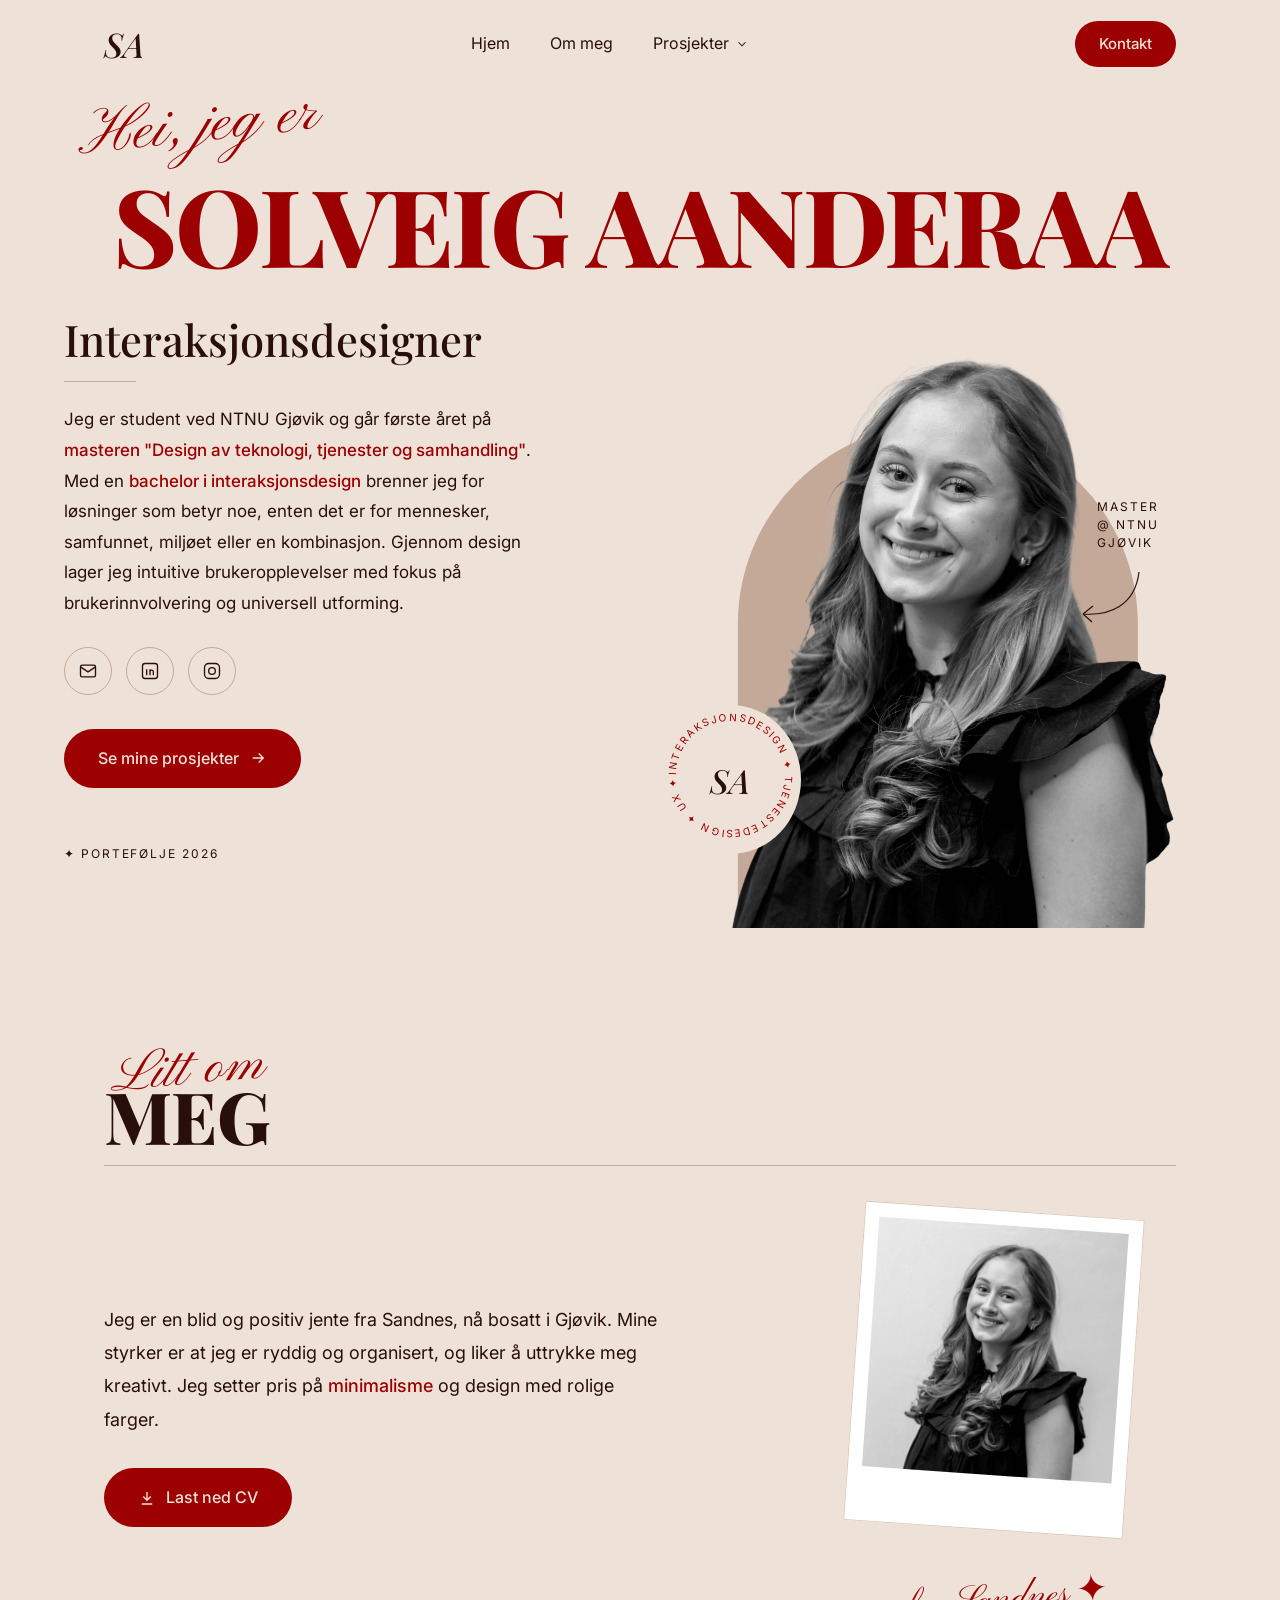
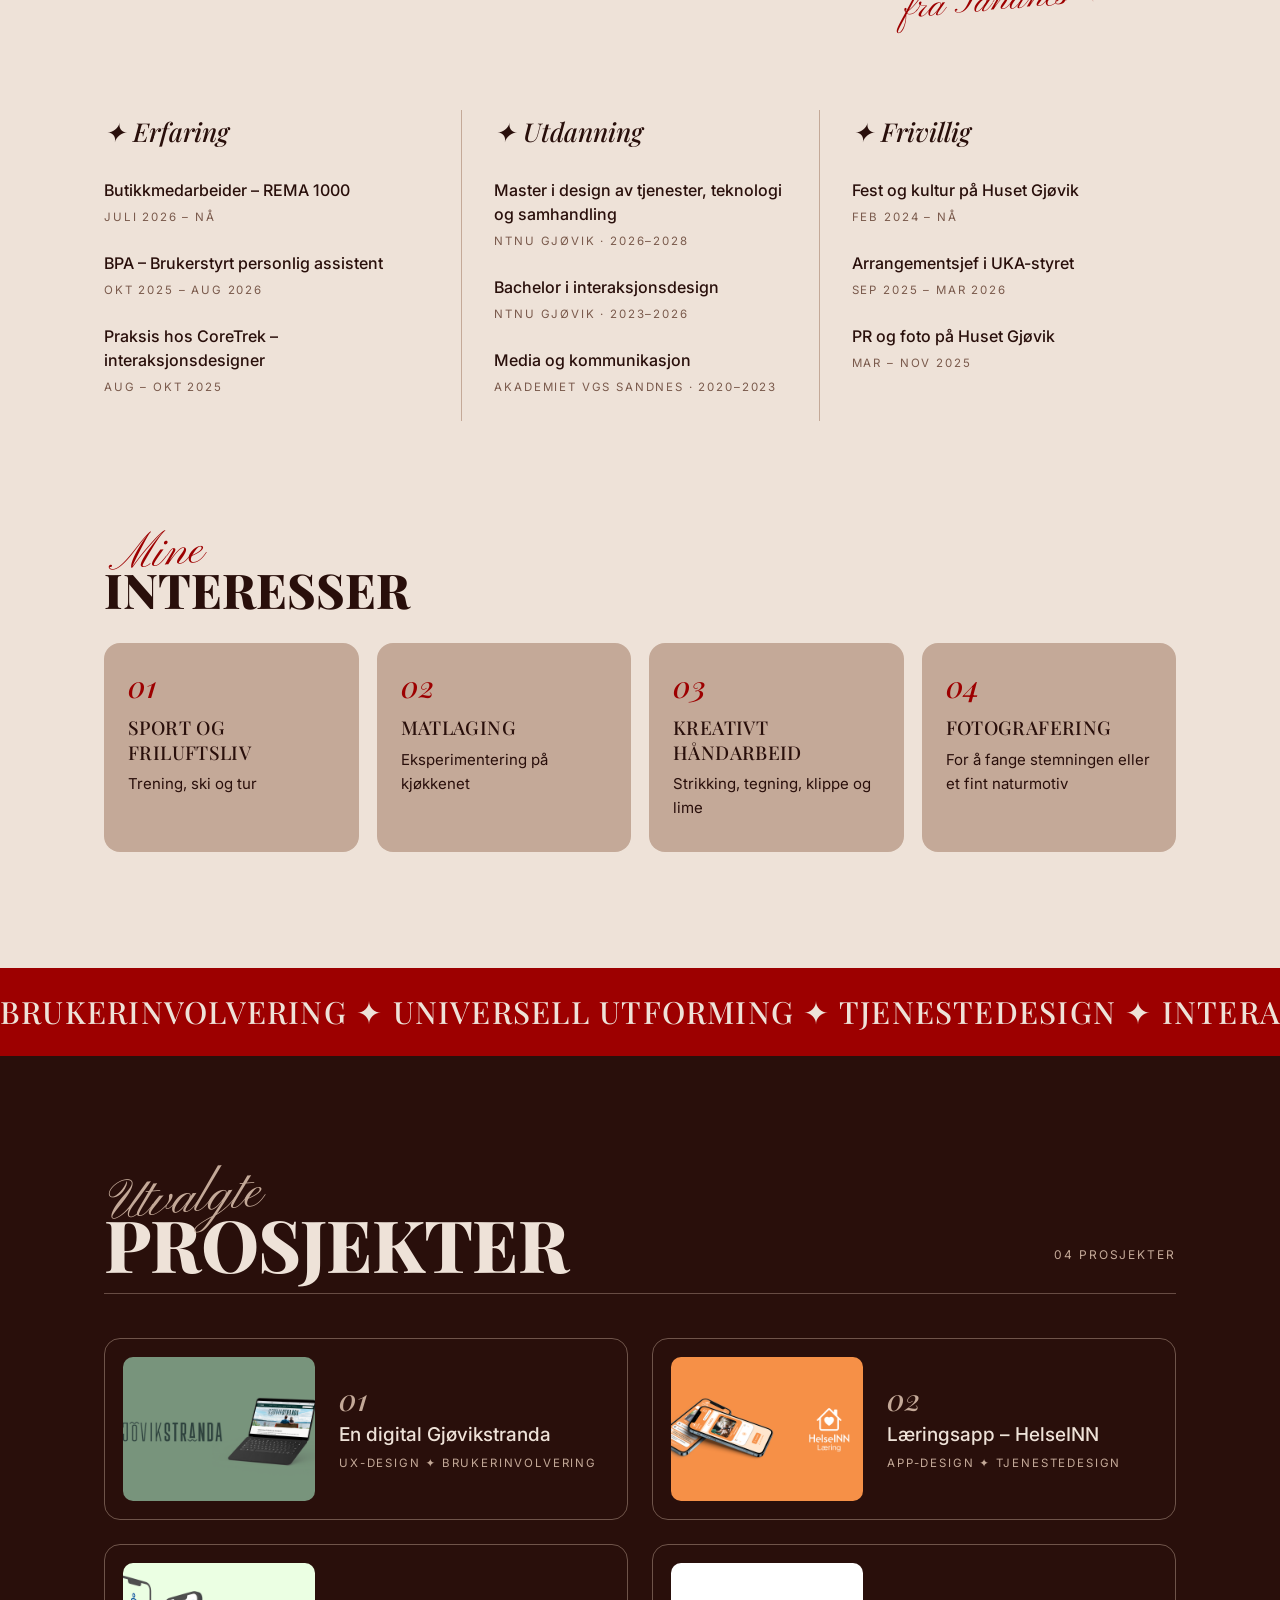
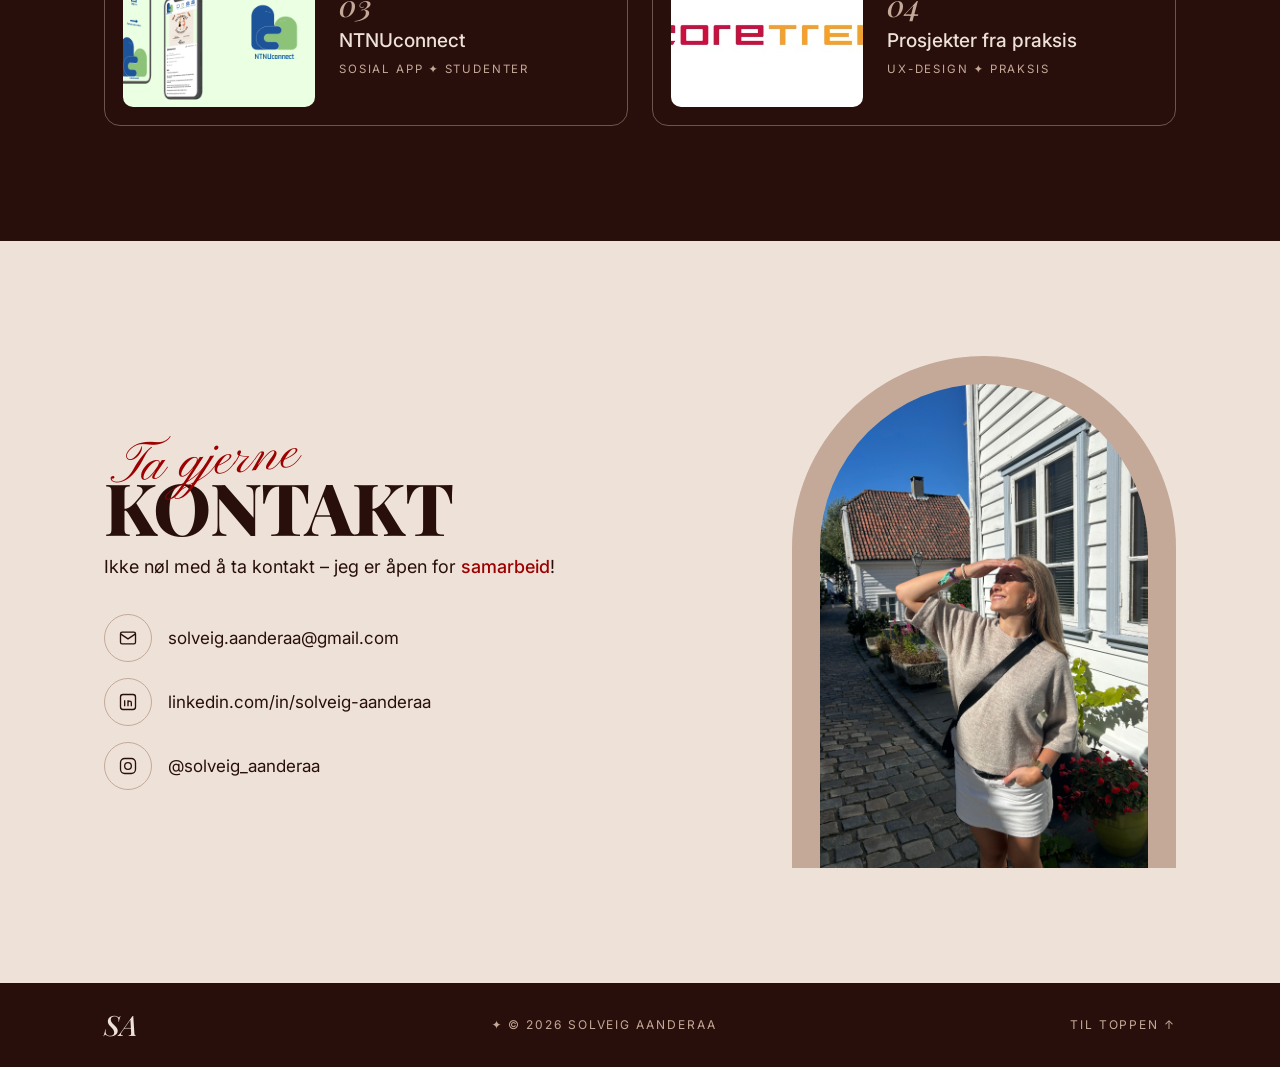
==== commit 57de8fed: "Update hero introduction" ====
--- a/index.html
+++ b/index.html
@@ -46,7 +46,7 @@
     <div class="hero-text">
       <h2 class="hero-sub">Interaksjonsdesigner</h2>
       <div class="short-rule" aria-hidden="true"></div>
-      <p>Jeg er student ved <span class="hl">NTNU Gjøvik</span> og går siste året på bacheloren i interaksjonsdesign. Jeg brenner for <span class="hl">løsninger som betyr noe</span>, enten det er for mennesker, samfunnet, miljøet eller en kombinasjon. Gjennom design lager jeg <span class="hl">intuitive brukeropplevelser</span> med fokus på brukerinnvolvering og universell utforming.</p>
+      <p>Jeg er student ved NTNU Gjøvik og går første året på <span class="hl">masteren "Design av teknologi, tjenester og samhandling"</span>. Med en <span class="hl">bachelor i interaksjonsdesign</span> brenner jeg for løsninger som betyr noe, enten det er for mennesker, samfunnet, miljøet eller en kombinasjon. Gjennom design lager jeg intuitive brukeropplevelser med fokus på brukerinnvolvering og universell utforming.</p>
       <div class="socials">
         <a class="icon-circle" href="mailto:solveig.aanderaa@gmail.com" aria-label="E-post"><svg viewBox="0 0 24 24" fill="none" stroke="currentColor" stroke-width="1.6" aria-hidden="true"><rect x="3" y="5" width="18" height="14" rx="2"/><path d="M3 7l9 6 9-6"/></svg></a>
         <a class="icon-circle" href="https://linkedin.com/in/solveig-aanderaa" aria-label="LinkedIn"><svg viewBox="0 0 24 24" fill="none" stroke="currentColor" stroke-width="1.6" aria-hidden="true"><rect x="3" y="3" width="18" height="18" rx="3"/><path d="M8 10v7M8 7v.01M12 17v-4a2 2 0 0 1 4 0v4M12 10v7"/></svg></a>
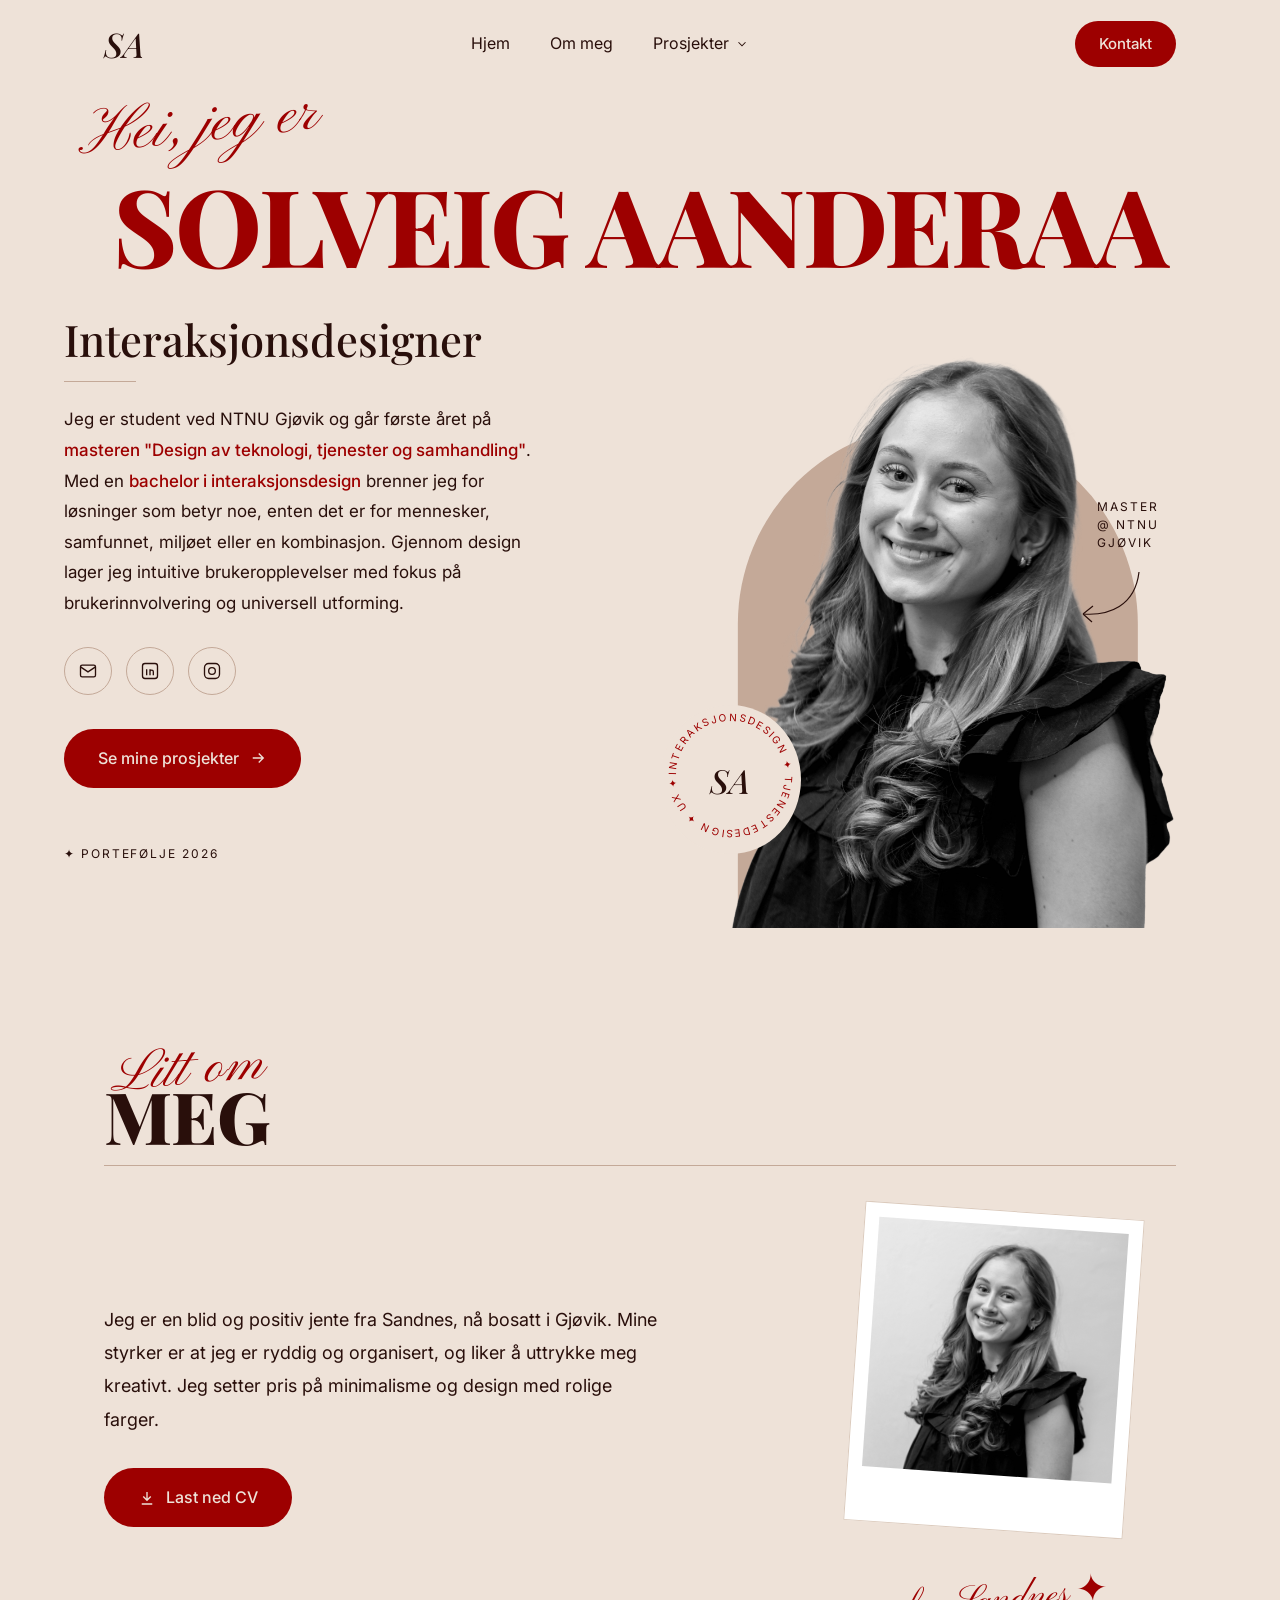
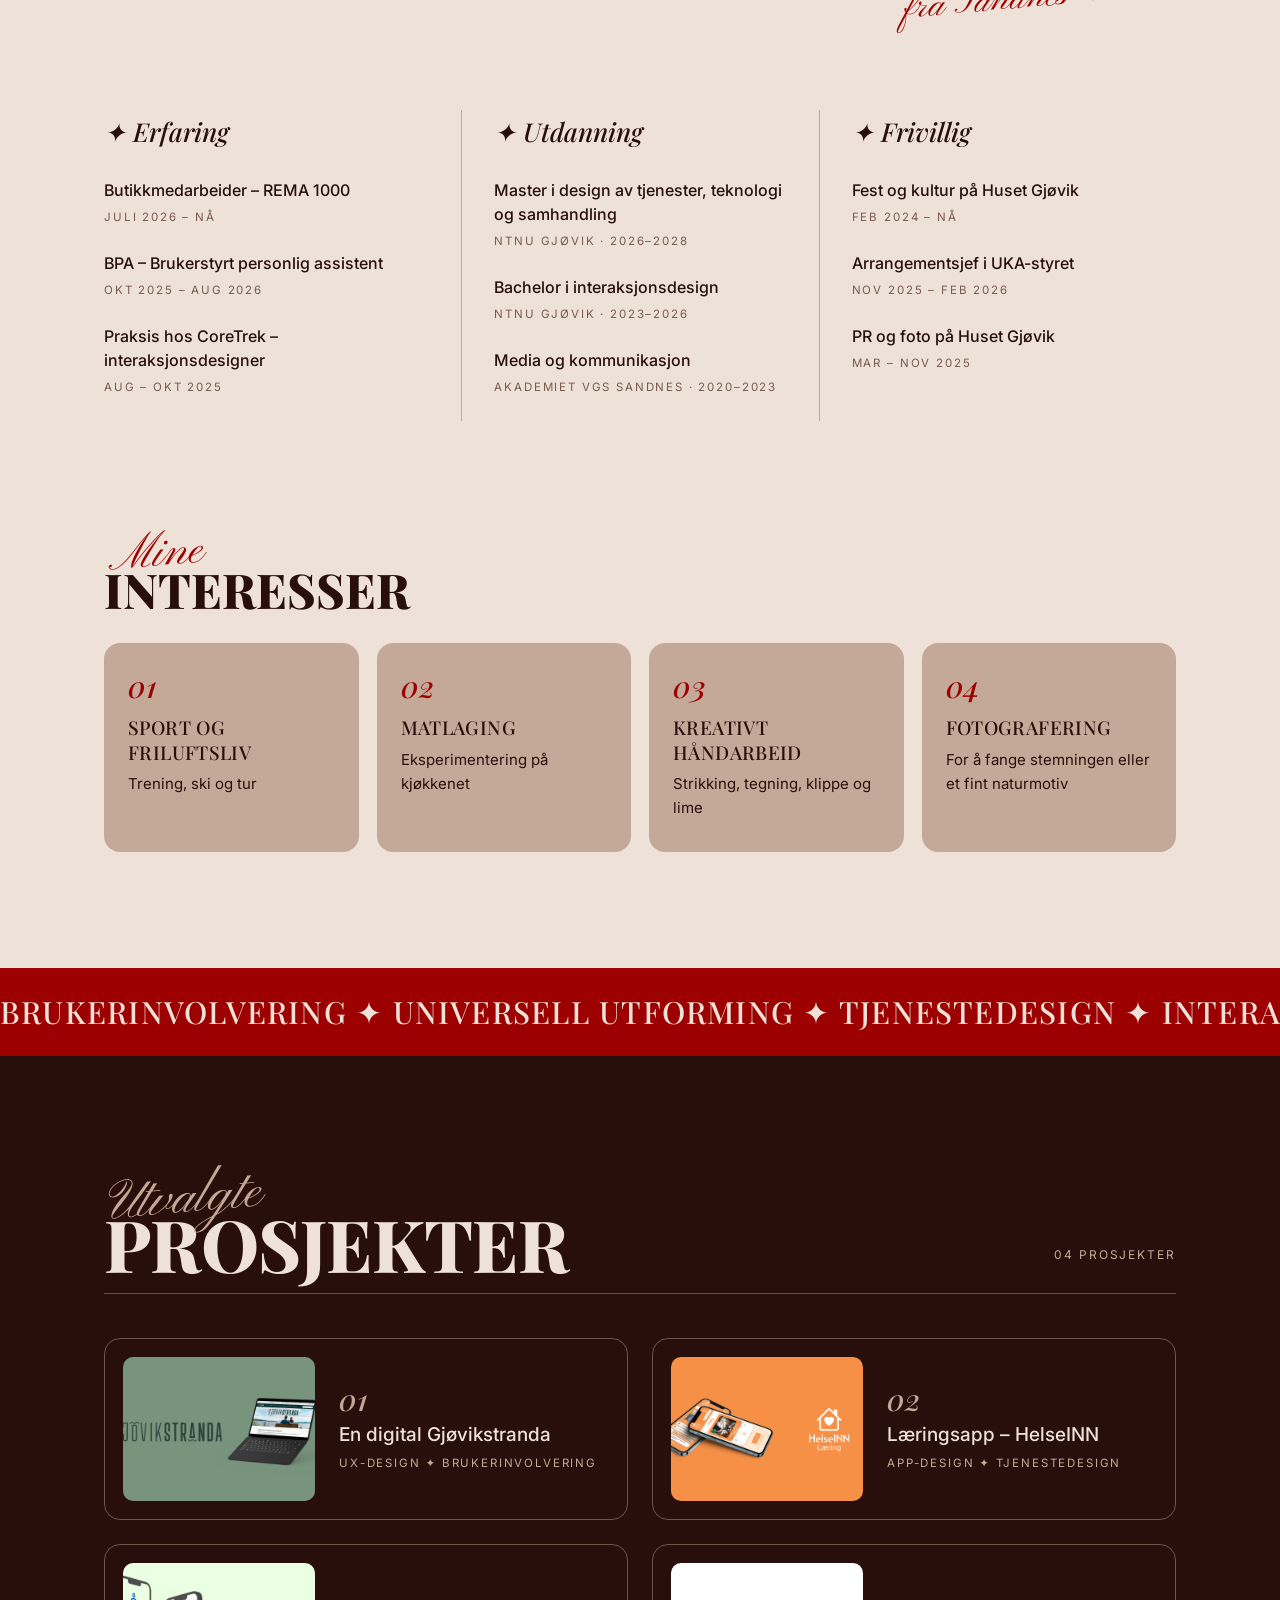
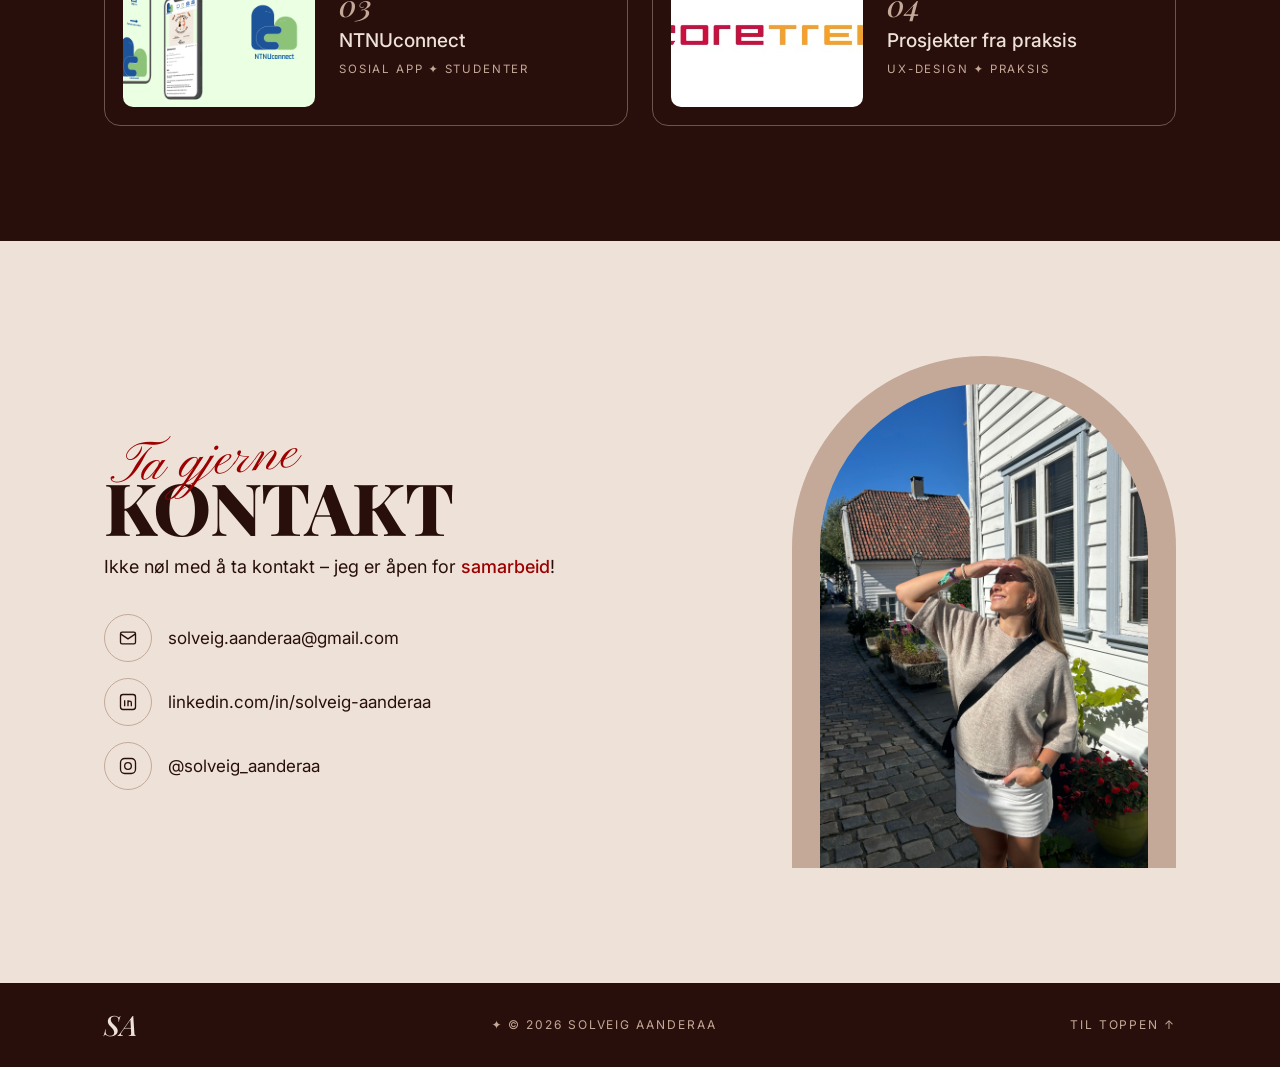
==== commit e791f297: "Update portfolio details and CV" ====
--- a/index.html
+++ b/index.html
@@ -82,7 +82,7 @@
 
     <div class="about-grid">
       <div>
-        <p>Jeg er en blid og positiv jente fra Sandnes, nå bosatt i Gjøvik. Mine styrker er at jeg er ryddig og organisert, og liker å uttrykke meg kreativt. Jeg setter pris på <span class="hl">minimalisme</span> og design med rolige farger.</p>
+        <p>Jeg er en blid og positiv jente fra Sandnes, nå bosatt i Gjøvik. Mine styrker er at jeg er ryddig og organisert, og liker å uttrykke meg kreativt. Jeg setter pris på minimalisme og design med rolige farger.</p>
         <a href="CV.pdf" class="btn"><svg viewBox="0 0 24 24" fill="none" stroke="currentColor" stroke-width="1.8" aria-hidden="true"><path d="M12 4v11M7 10l5 5 5-5M5 20h14"/></svg> Last ned CV</a>
       </div>
       <div class="polaroid-wrap">
@@ -109,7 +109,7 @@
       <div class="cv-col">
         <h3>✦ Frivillig</h3>
         <div class="cv-item"><strong>Fest og kultur på Huset Gjøvik</strong><span class="label">Feb 2024 – nå</span></div>
-        <div class="cv-item"><strong>Arrangementsjef i UKA-styret</strong><span class="label">Sep 2025 – mar 2026</span></div>
+        <div class="cv-item"><strong>Arrangementsjef i UKA-styret</strong><span class="label">Nov 2025 – feb 2026</span></div>
         <div class="cv-item"><strong>PR og foto på Huset Gjøvik</strong><span class="label">Mar – nov 2025</span></div>
       </div>
     </div>
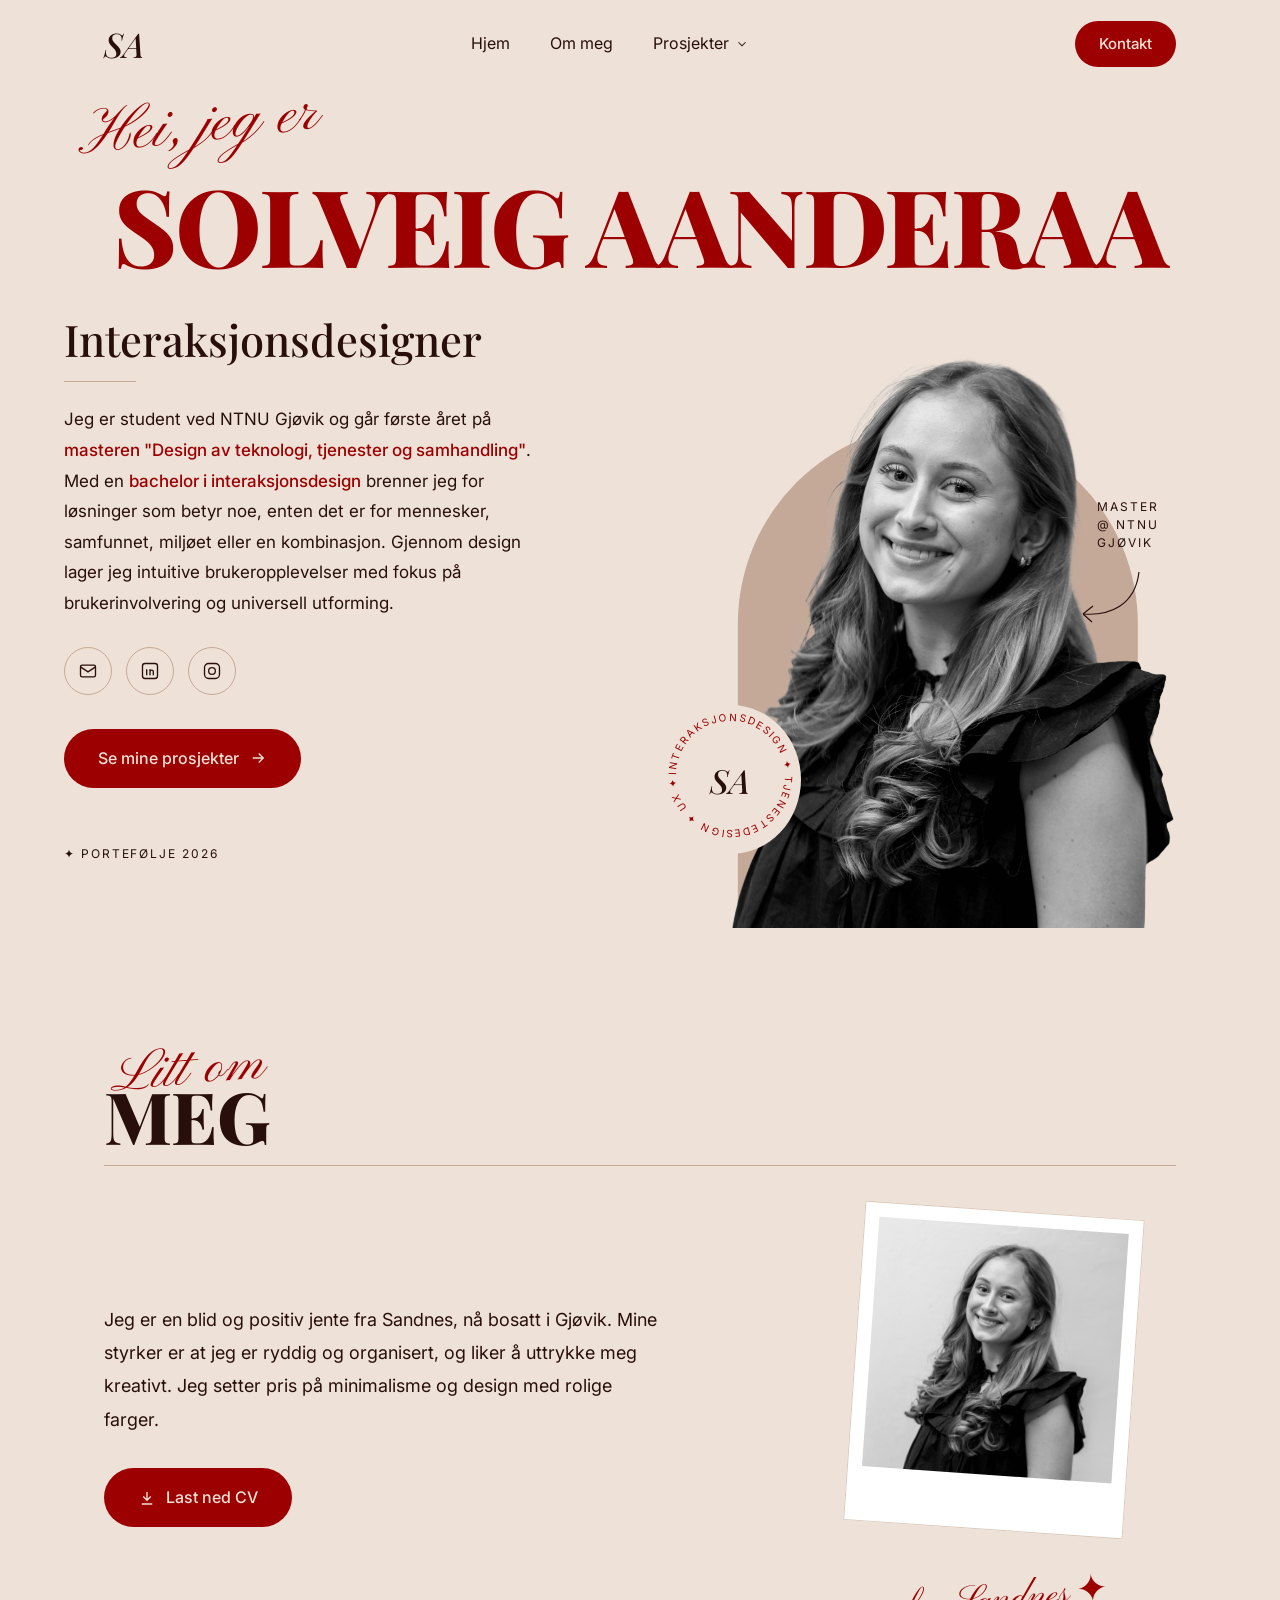
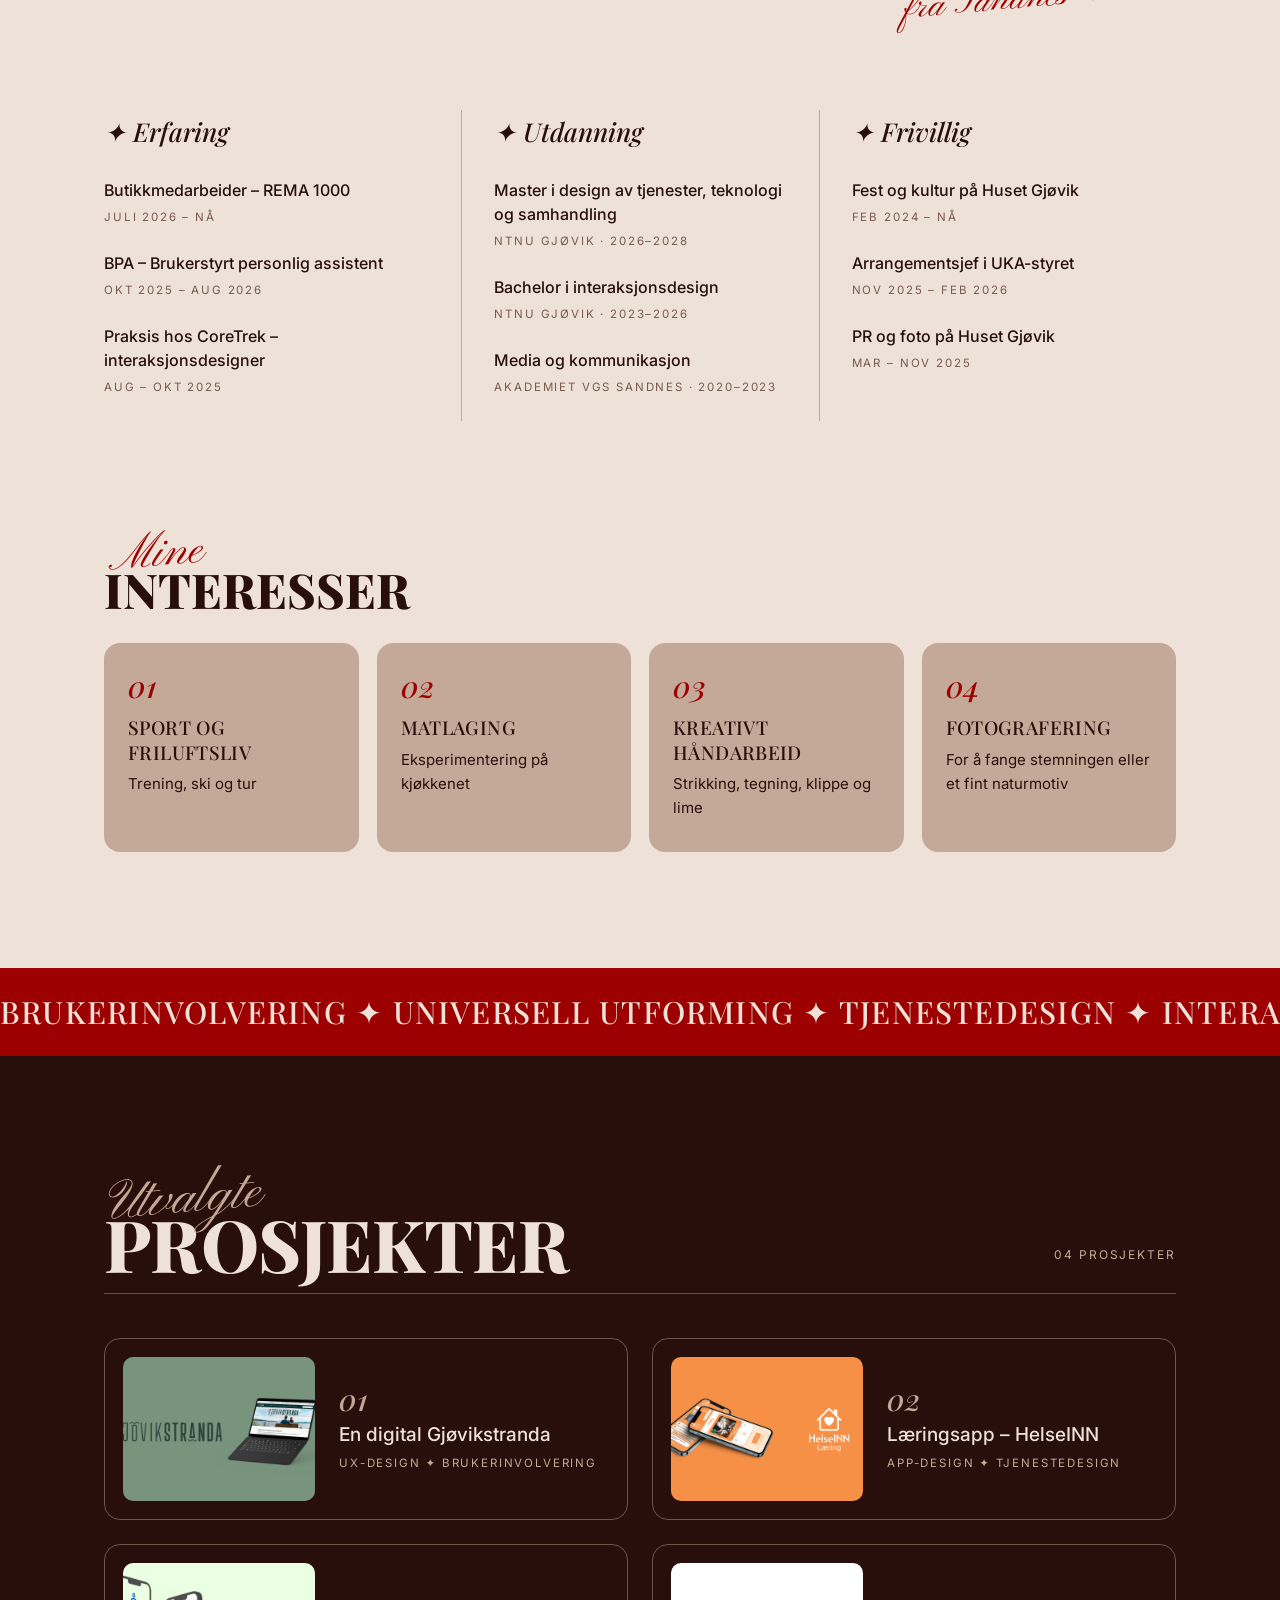
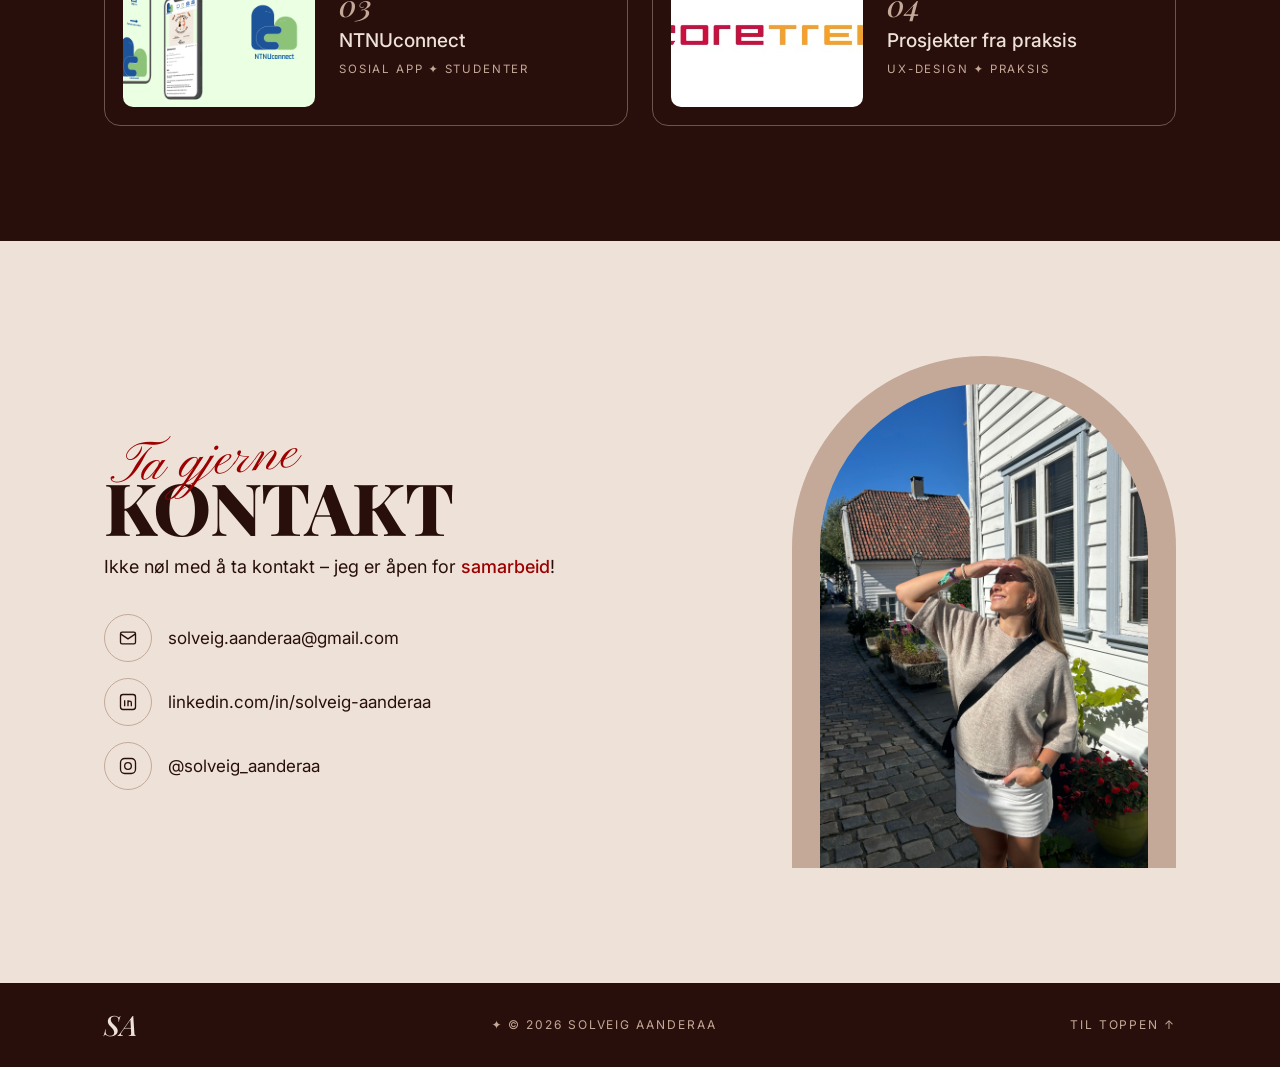
==== commit cd7b404b: "Fix typo in homepage copy" ====
--- a/index.html
+++ b/index.html
@@ -46,7 +46,7 @@
     <div class="hero-text">
       <h2 class="hero-sub">Interaksjonsdesigner</h2>
       <div class="short-rule" aria-hidden="true"></div>
-      <p>Jeg er student ved NTNU Gjøvik og går første året på <span class="hl">masteren "Design av teknologi, tjenester og samhandling"</span>. Med en <span class="hl">bachelor i interaksjonsdesign</span> brenner jeg for løsninger som betyr noe, enten det er for mennesker, samfunnet, miljøet eller en kombinasjon. Gjennom design lager jeg intuitive brukeropplevelser med fokus på brukerinnvolvering og universell utforming.</p>
+      <p>Jeg er student ved NTNU Gjøvik og går første året på <span class="hl">masteren "Design av teknologi, tjenester og samhandling"</span>. Med en <span class="hl">bachelor i interaksjonsdesign</span> brenner jeg for løsninger som betyr noe, enten det er for mennesker, samfunnet, miljøet eller en kombinasjon. Gjennom design lager jeg intuitive brukeropplevelser med fokus på brukerinvolvering og universell utforming.</p>
       <div class="socials">
         <a class="icon-circle" href="mailto:solveig.aanderaa@gmail.com" aria-label="E-post"><svg viewBox="0 0 24 24" fill="none" stroke="currentColor" stroke-width="1.6" aria-hidden="true"><rect x="3" y="5" width="18" height="14" rx="2"/><path d="M3 7l9 6 9-6"/></svg></a>
         <a class="icon-circle" href="https://linkedin.com/in/solveig-aanderaa" aria-label="LinkedIn"><svg viewBox="0 0 24 24" fill="none" stroke="currentColor" stroke-width="1.6" aria-hidden="true"><rect x="3" y="3" width="18" height="18" rx="3"/><path d="M8 10v7M8 7v.01M12 17v-4a2 2 0 0 1 4 0v4M12 10v7"/></svg></a>
